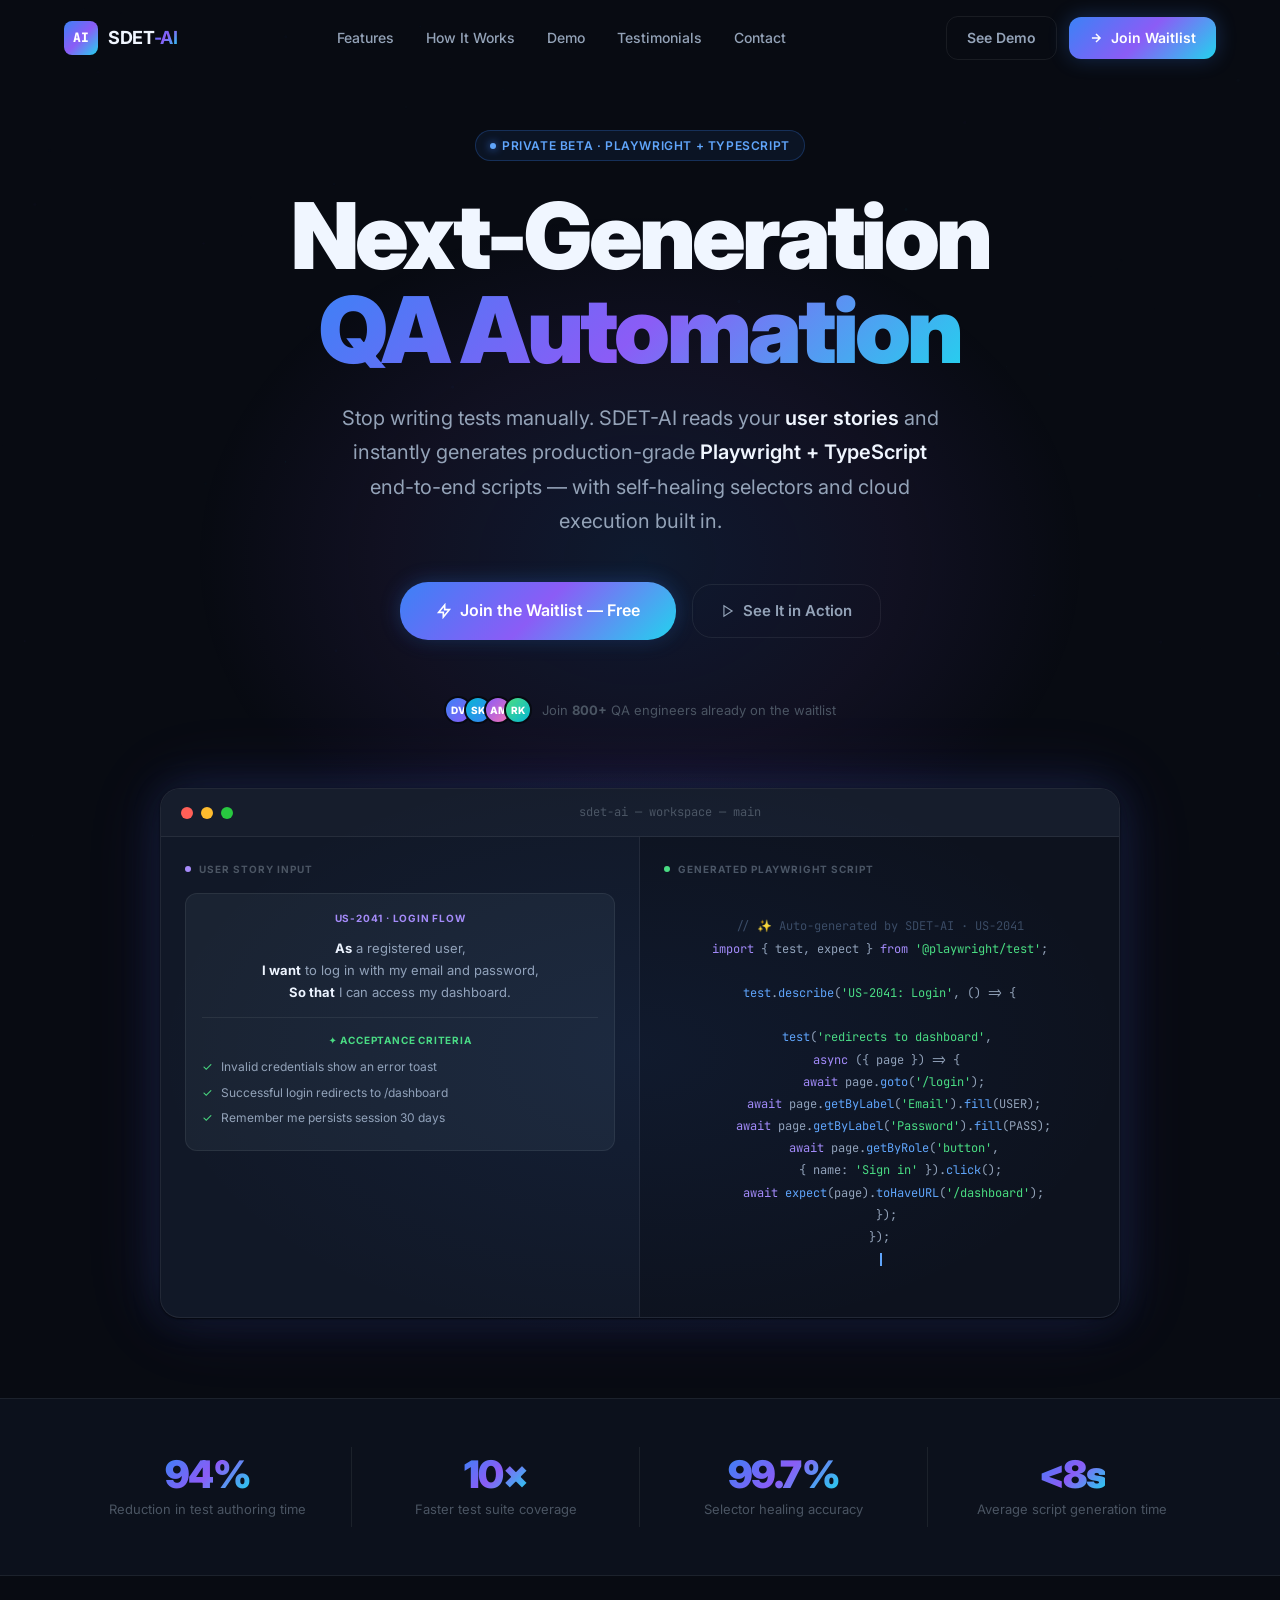
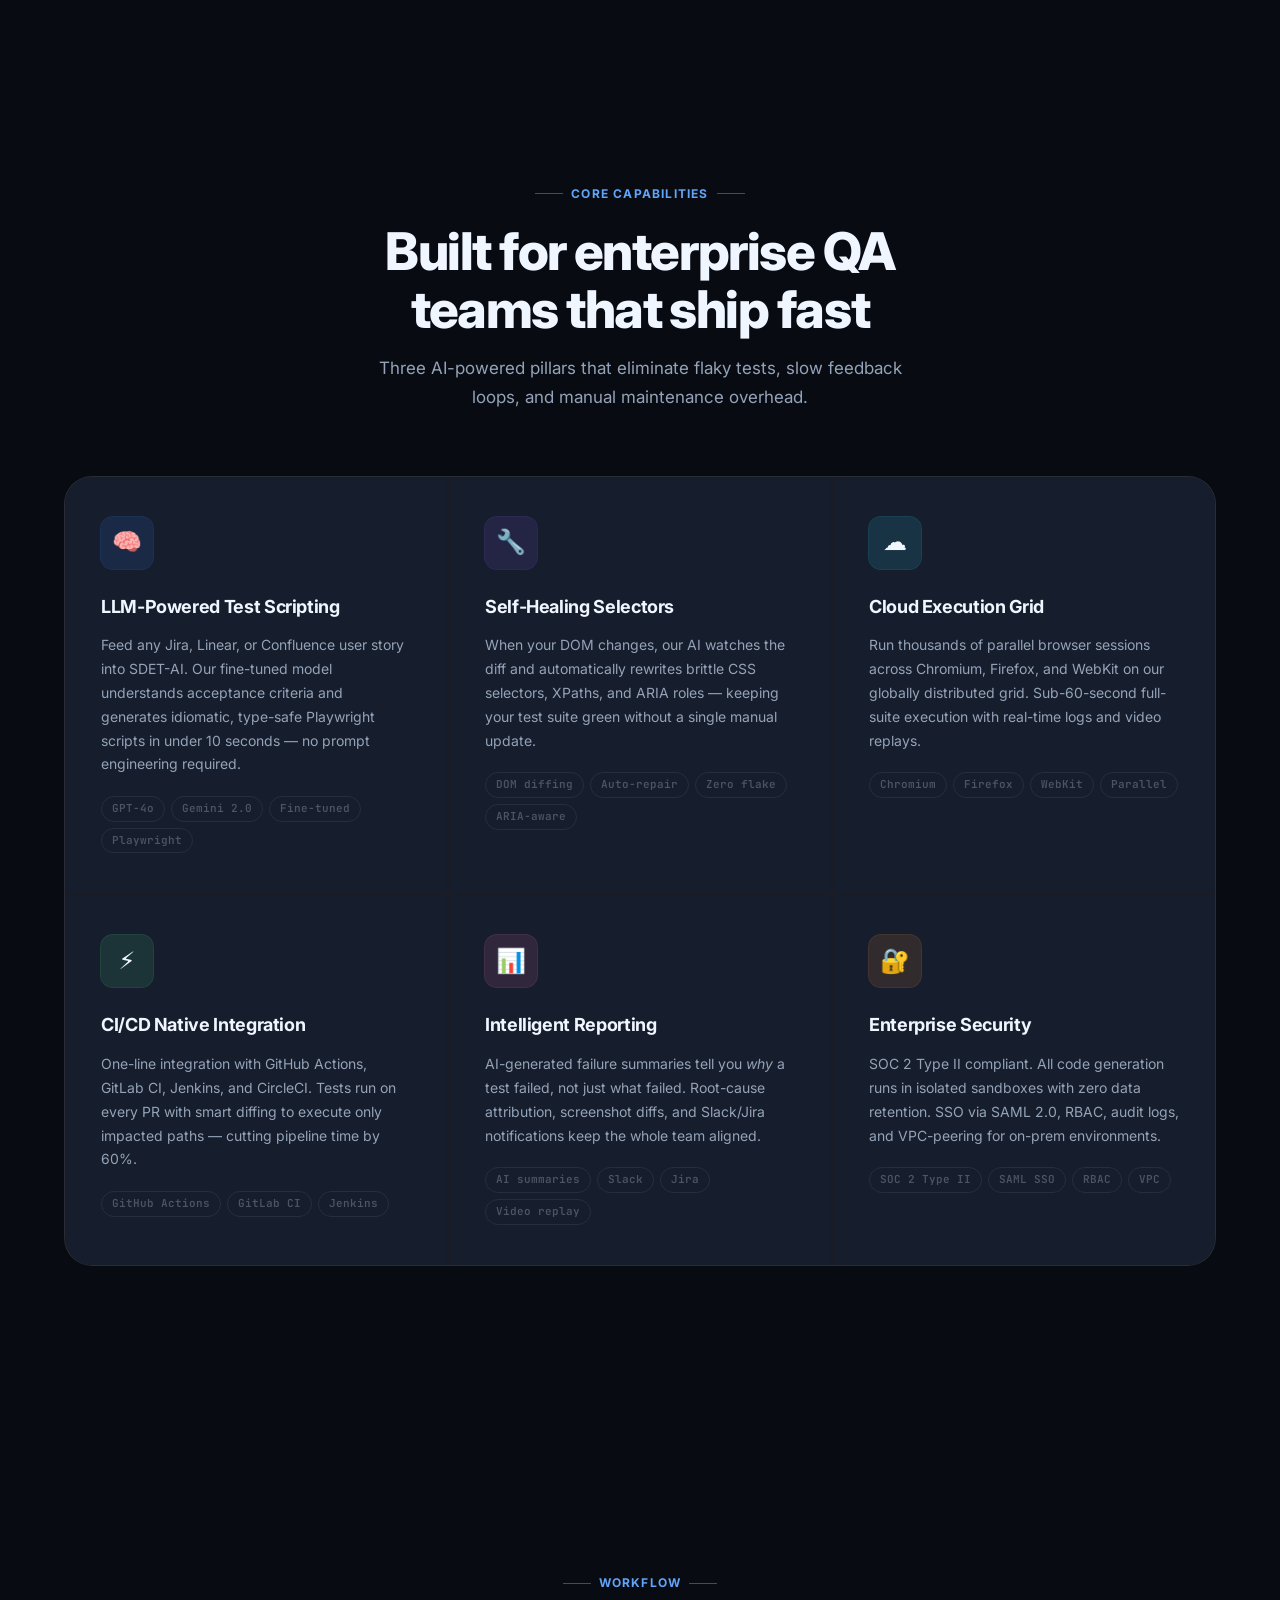
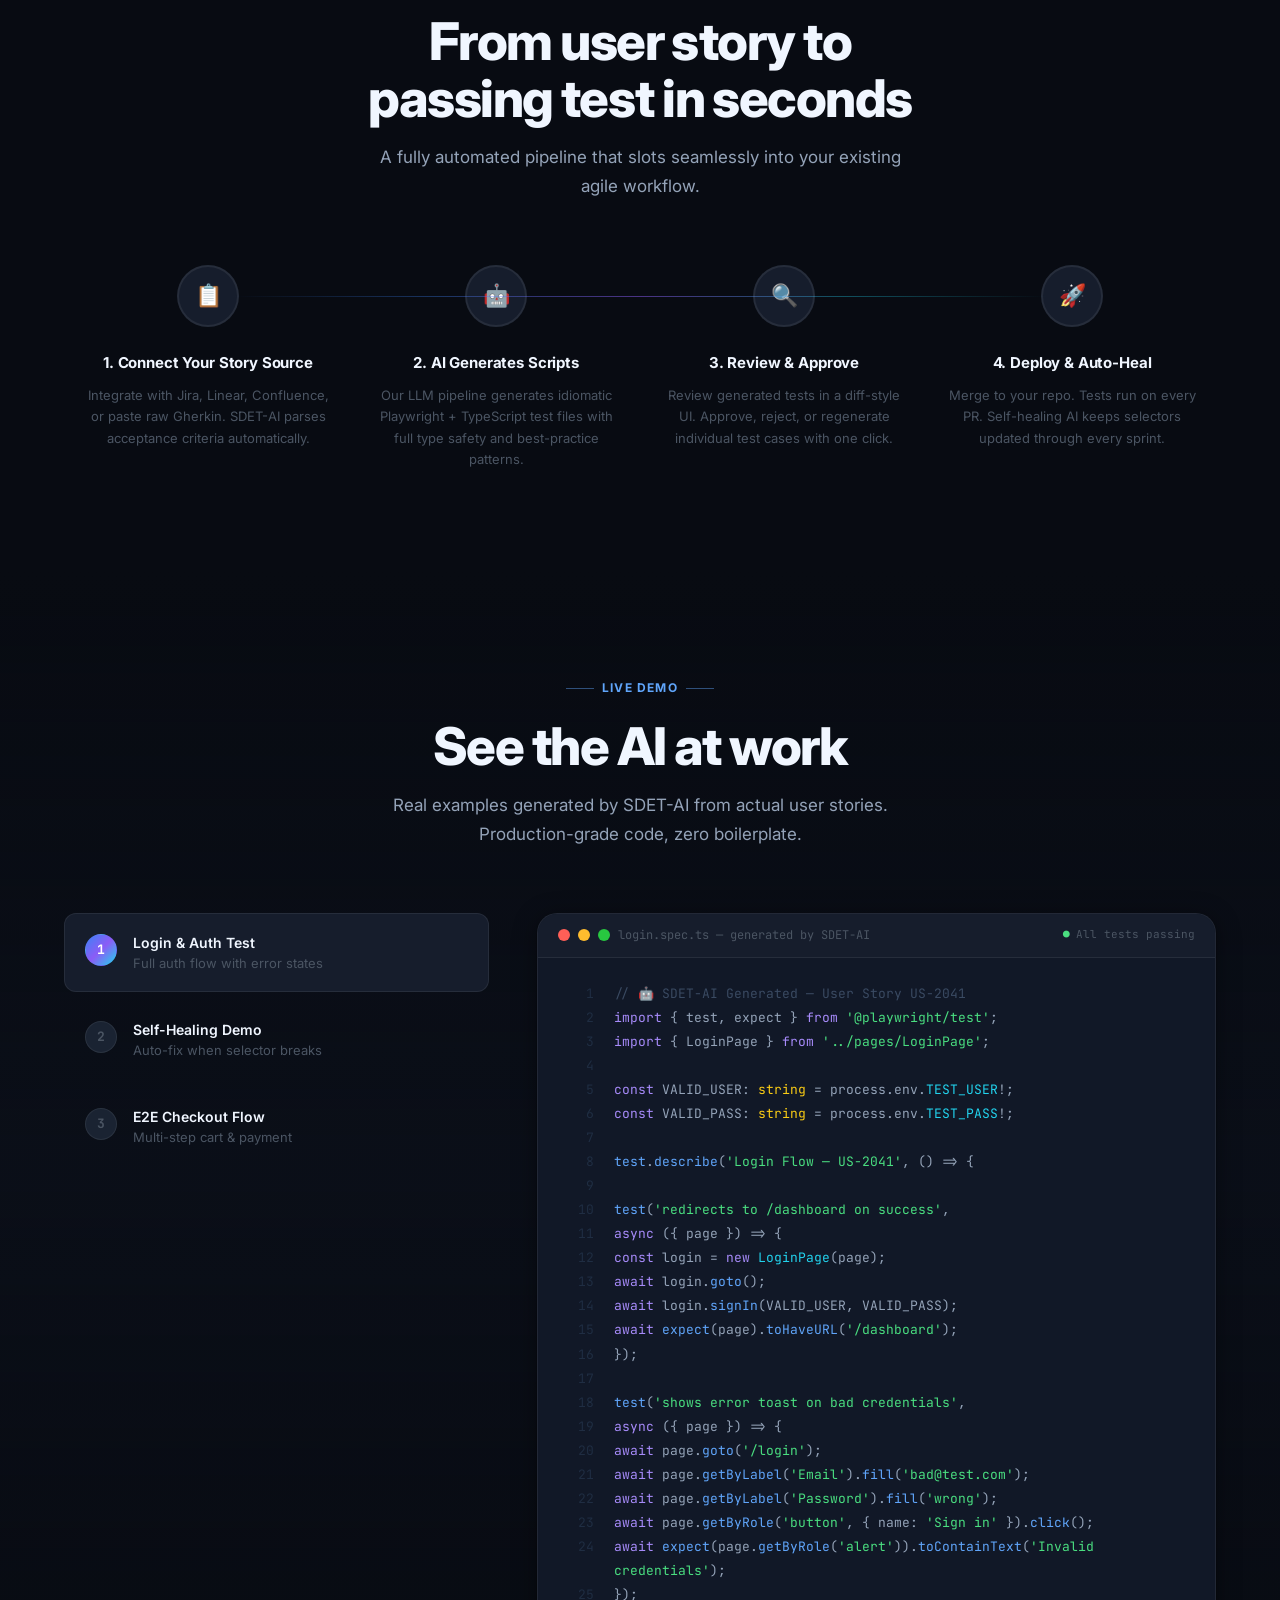
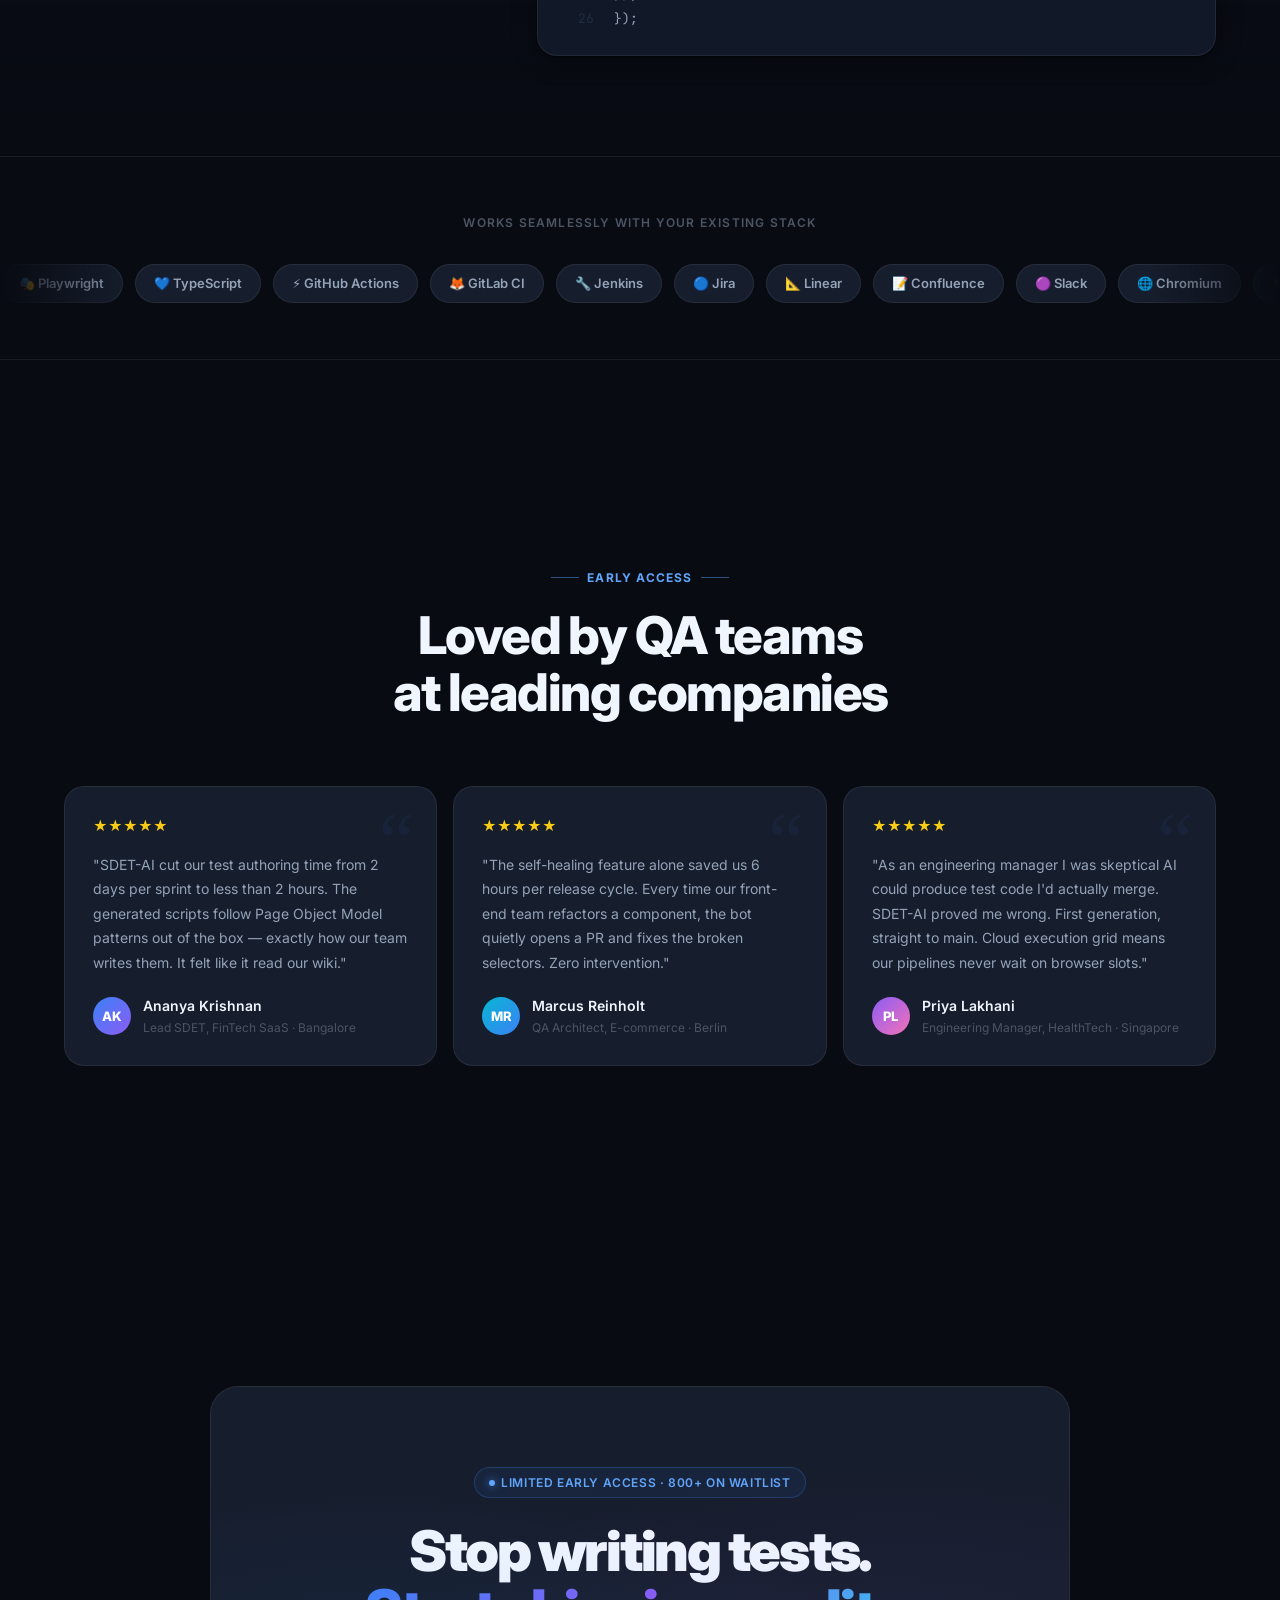
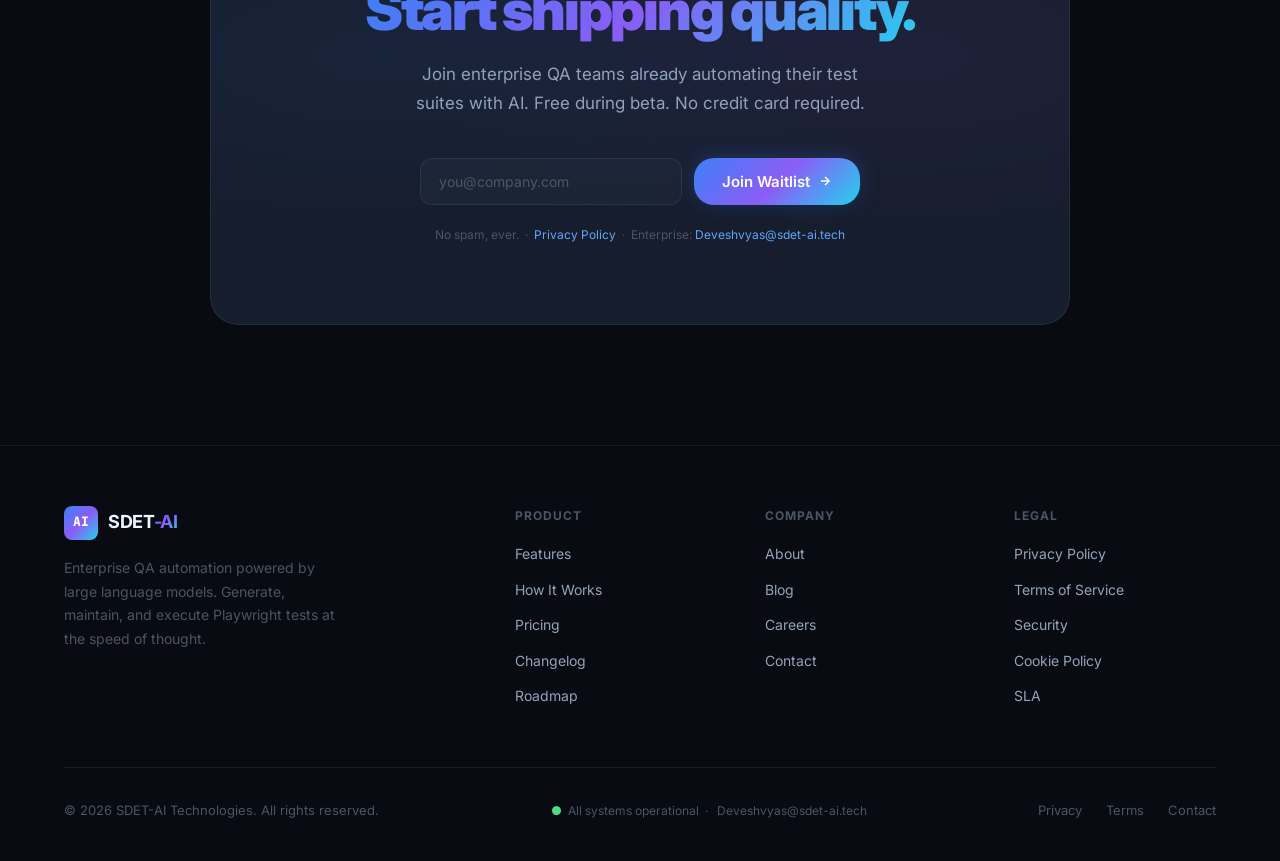
==== index.html @ 180e6b40 "first commit" ====
<!DOCTYPE html>
<html lang="en">
<head>
  <meta charset="UTF-8" />
  <meta name="viewport" content="width=device-width, initial-scale=1.0" />
  <title>SDET-AI — Next-Generation QA Automation Platform</title>
  <meta name="description" content="SDET-AI uses large language models to read your user stories and instantly generate robust, self-healing Playwright + TypeScript end-to-end automation scripts. Ship faster, break less." />
  <meta name="keywords" content="QA automation, Playwright, TypeScript, AI testing, self-healing tests, SDET, end-to-end testing, LLM testing" />
  <meta property="og:title" content="SDET-AI — Next-Generation QA Automation" />
  <meta property="og:description" content="AI-powered Playwright test generation that reads your user stories and writes production-grade automation scripts instantly." />
  <meta property="og:type" content="website" />
  <meta property="og:url" content="https://sdet-ai.tech" />
  <link rel="preconnect" href="https://fonts.googleapis.com" />
  <link rel="preconnect" href="https://fonts.gstatic.com" crossorigin />
  <link href="https://fonts.googleapis.com/css2?family=Inter:wght@300;400;500;600;700;800;900&family=JetBrains+Mono:wght@400;500;600&display=swap" rel="stylesheet" />

  <style>
    /* ─── RESET & TOKENS ─────────────────────────────────────── */
    *, *::before, *::after { box-sizing: border-box; margin: 0; padding: 0; }

    :root {
      --bg-void:      #080b12;
      --bg-deep:      #0d1117;
      --bg-surface:   #111827;
      --bg-elevated:  #1a2332;
      --bg-card:      #161d2c;
      --border:       rgba(255,255,255,0.07);
      --border-glow:  rgba(99,179,237,0.3);

      --blue-400:     #60a5fa;
      --blue-500:     #3b82f6;
      --blue-600:     #2563eb;
      --violet-400:   #a78bfa;
      --violet-500:   #8b5cf6;
      --cyan-400:     #22d3ee;
      --cyan-500:     #06b6d4;
      --green-400:    #4ade80;
      --pink-400:     #f472b6;
      --orange-400:   #fb923c;
      --yellow-400:   #facc15;

      --text-primary:   #f0f6ff;
      --text-secondary: #94a3b8;
      --text-muted:     #4b5563;

      --gradient-brand: linear-gradient(135deg, #3b82f6 0%, #8b5cf6 50%, #22d3ee 100%);

      --font-sans: 'Inter', system-ui, sans-serif;
      --font-mono: 'JetBrains Mono', 'Fira Code', monospace;

      --radius-sm:  6px;
      --radius-md:  12px;
      --radius-lg:  20px;
      --radius-xl:  28px;

      --shadow-card: 0 4px 24px rgba(0,0,0,0.4), 0 1px 2px rgba(0,0,0,0.6);
      --shadow-glow: 0 0 40px rgba(59,130,246,0.2), 0 0 80px rgba(139,92,246,0.12);
      --transition:  0.22s cubic-bezier(0.4, 0, 0.2, 1);
    }

    html { scroll-behavior: smooth; }

    body {
      font-family: var(--font-sans);
      background-color: var(--bg-void);
      color: var(--text-primary);
      line-height: 1.6;
      overflow-x: hidden;
      -webkit-font-smoothing: antialiased;
    }

    ::-webkit-scrollbar { width: 6px; }
    ::-webkit-scrollbar-track { background: var(--bg-void); }
    ::-webkit-scrollbar-thumb { background: var(--bg-elevated); border-radius: 3px; }
    ::-webkit-scrollbar-thumb:hover { background: var(--blue-600); }

    .container { max-width: 1200px; margin: 0 auto; padding: 0 24px; }
    .sr-only { position: absolute; width: 1px; height: 1px; overflow: hidden; clip: rect(0,0,0,0); }

    .gradient-text {
      background: var(--gradient-brand);
      -webkit-background-clip: text;
      -webkit-text-fill-color: transparent;
      background-clip: text;
    }

    .badge {
      display: inline-flex;
      align-items: center;
      gap: 6px;
      padding: 5px 14px;
      border-radius: 100px;
      font-size: 12px;
      font-weight: 600;
      letter-spacing: 0.05em;
      text-transform: uppercase;
      border: 1px solid rgba(59,130,246,0.25);
      background: rgba(59,130,246,0.08);
      color: var(--blue-400);
    }

    .badge-dot {
      width: 6px; height: 6px;
      border-radius: 50%;
      background: var(--blue-400);
      box-shadow: 0 0 8px var(--blue-500);
      animation: pulse-dot 2s infinite;
    }

    @keyframes pulse-dot {
      0%, 100% { opacity: 1; transform: scale(1); }
      50%       { opacity: 0.5; transform: scale(0.75); }
    }

    /* ─── NAV ──────────────────────────────────────────────────── */
    #nav {
      position: fixed; top: 0; left: 0; right: 0;
      z-index: 1000;
      padding: 16px 0;
      transition: var(--transition);
    }

    #nav.scrolled {
      background: rgba(8,11,18,0.88);
      backdrop-filter: blur(20px) saturate(180%);
      -webkit-backdrop-filter: blur(20px) saturate(180%);
      border-bottom: 1px solid var(--border);
      padding: 12px 0;
    }

    .nav-inner {
      display: flex;
      align-items: center;
      justify-content: space-between;
    }

    .nav-logo {
      display: flex;
      align-items: center;
      gap: 10px;
      text-decoration: none;
    }

    .nav-logo-icon {
      width: 34px; height: 34px;
      border-radius: 8px;
      background: var(--gradient-brand);
      display: flex;
      align-items: center;
      justify-content: center;
      font-size: 13px;
      font-weight: 900;
      color: #fff;
      font-family: var(--font-mono);
      flex-shrink: 0;
    }

    .nav-logo-text {
      font-size: 18px;
      font-weight: 700;
      color: var(--text-primary);
      letter-spacing: -0.02em;
    }

    .nav-logo-text span {
      background: var(--gradient-brand);
      -webkit-background-clip: text;
      -webkit-text-fill-color: transparent;
      background-clip: text;
    }

    .nav-links {
      display: flex;
      align-items: center;
      gap: 32px;
      list-style: none;
    }

    .nav-links a {
      text-decoration: none;
      color: var(--text-secondary);
      font-size: 14px;
      font-weight: 500;
      transition: color var(--transition);
    }

    .nav-links a:hover { color: var(--text-primary); }

    .nav-cta { display: flex; align-items: center; gap: 12px; }

    /* ─── BUTTONS ──────────────────────────────────────────────── */
    .btn {
      display: inline-flex;
      align-items: center;
      gap: 8px;
      padding: 10px 20px;
      border-radius: var(--radius-md);
      font-size: 14px;
      font-weight: 600;
      text-decoration: none;
      cursor: pointer;
      border: none;
      transition: all var(--transition);
      white-space: nowrap;
      font-family: var(--font-sans);
    }

    .btn-primary {
      background: var(--gradient-brand);
      color: #fff;
      box-shadow: 0 0 20px rgba(59,130,246,0.3), 0 4px 12px rgba(0,0,0,0.3);
    }

    .btn-primary:hover {
      transform: translateY(-2px);
      box-shadow: 0 0 36px rgba(59,130,246,0.5), 0 8px 24px rgba(0,0,0,0.4);
    }

    .btn-primary:active { transform: translateY(0); }

    .btn-ghost {
      background: transparent;
      color: var(--text-secondary);
      border: 1px solid var(--border);
    }

    .btn-ghost:hover {
      color: var(--text-primary);
      border-color: rgba(255,255,255,0.15);
      background: rgba(255,255,255,0.04);
    }

    .btn-lg  { padding: 14px 28px; font-size: 15px; border-radius: var(--radius-lg); }
    .btn-xl  { padding: 16px 36px; font-size: 16px; border-radius: var(--radius-xl); }

    /* ─── CANVAS ───────────────────────────────────────────────── */
    #particle-canvas {
      position: fixed; top: 0; left: 0;
      width: 100%; height: 100%;
      z-index: 0;
      pointer-events: none;
      opacity: 0.55;
    }

    /* ─── HERO ─────────────────────────────────────────────────── */
    #hero {
      position: relative;
      min-height: 100vh;
      display: flex;
      flex-direction: column;
      align-items: center;
      justify-content: center;
      text-align: center;
      padding: 130px 24px 80px;
      overflow: hidden;
      z-index: 1;
    }

    .hero-glow {
      position: absolute;
      top: 15%;
      left: 50%;
      transform: translateX(-50%);
      width: 900px; height: 700px;
      background: radial-gradient(ellipse at center,
        rgba(59,130,246,0.13) 0%,
        rgba(139,92,246,0.07) 40%,
        transparent 70%
      );
      pointer-events: none;
      z-index: -1;
    }

    .hero-headline {
      font-size: clamp(44px, 8.5vw, 92px);
      font-weight: 900;
      line-height: 1.02;
      letter-spacing: -0.04em;
      margin-bottom: 24px;
      max-width: 960px;
    }

    .hero-sub {
      font-size: clamp(16px, 2.5vw, 20px);
      color: var(--text-secondary);
      max-width: 600px;
      margin-bottom: 44px;
      line-height: 1.72;
    }

    .hero-sub strong { color: var(--text-primary); font-weight: 600; }

    .hero-badge { margin-bottom: 28px; }

    .hero-actions {
      display: flex;
      align-items: center;
      gap: 16px;
      flex-wrap: wrap;
      justify-content: center;
      margin-bottom: 56px;
    }

    .hero-proof {
      display: flex;
      align-items: center;
      gap: 10px;
      font-size: 13px;
      color: var(--text-muted);
      margin-bottom: 64px;
    }

    .proof-avatars { display: flex; }

    .avatar {
      width: 28px; height: 28px;
      border-radius: 50%;
      border: 2px solid var(--bg-void);
      margin-left: -8px;
      display: flex;
      align-items: center;
      justify-content: center;
      font-size: 10px;
      font-weight: 800;
      color: #fff;
    }

    .avatar:first-child { margin-left: 0; }
    .av1 { background: linear-gradient(135deg,#3b82f6,#8b5cf6); }
    .av2 { background: linear-gradient(135deg,#06b6d4,#3b82f6); }
    .av3 { background: linear-gradient(135deg,#8b5cf6,#f472b6); }
    .av4 { background: linear-gradient(135deg,#4ade80,#06b6d4); }

    /* ─── HERO TERMINAL ─────────────────────────────────────────── */
    .hero-terminal-wrap {
      width: 100%;
      max-width: 960px;
      position: relative;
    }

    .hero-terminal-glow {
      position: absolute;
      inset: -50px;
      background: radial-gradient(ellipse at center,
        rgba(59,130,246,0.07) 0%, transparent 65%);
      pointer-events: none;
    }

    .terminal-window {
      background: var(--bg-surface);
      border: 1px solid var(--border);
      border-radius: var(--radius-lg);
      overflow: hidden;
      box-shadow: var(--shadow-card), var(--shadow-glow);
      animation: float 6s ease-in-out infinite;
    }

    @keyframes float {
      0%, 100% { transform: translateY(0); }
      50%       { transform: translateY(-8px); }
    }

    .terminal-bar {
      display: flex;
      align-items: center;
      gap: 8px;
      padding: 14px 20px;
      background: var(--bg-card);
      border-bottom: 1px solid var(--border);
    }

    .t-dot { width: 12px; height: 12px; border-radius: 50%; }
    .t-red   { background: #ff5f57; }
    .t-amber { background: #febc2e; }
    .t-green { background: #28c840; }

    .terminal-title {
      flex: 1;
      text-align: center;
      font-size: 12px;
      color: var(--text-muted);
      font-family: var(--font-mono);
    }

    .terminal-body {
      display: grid;
      grid-template-columns: 1fr 1fr;
      min-height: 320px;
    }

    .terminal-panel { padding: 24px; }
    .terminal-panel:first-child { border-right: 1px solid var(--border); }

    .panel-label {
      font-size: 10px;
      font-weight: 700;
      letter-spacing: 0.1em;
      text-transform: uppercase;
      color: var(--text-muted);
      margin-bottom: 16px;
      display: flex;
      align-items: center;
      gap: 8px;
    }

    .panel-dot { width: 6px; height: 6px; border-radius: 50%; }

    .story-card {
      background: var(--bg-elevated);
      border: 1px solid var(--border);
      border-radius: var(--radius-md);
      padding: 16px;
      font-size: 13px;
      line-height: 1.7;
    }

    .story-badge {
      font-size: 10px;
      font-weight: 700;
      color: var(--violet-400);
      letter-spacing: 0.08em;
      text-transform: uppercase;
      margin-bottom: 10px;
    }

    .story-text { color: var(--text-secondary); }
    .story-text strong { color: var(--text-primary); }

    .story-ac {
      margin-top: 14px;
      padding-top: 14px;
      border-top: 1px solid var(--border);
    }

    .ac-label {
      font-size: 10px;
      font-weight: 700;
      color: var(--green-400);
      letter-spacing: 0.08em;
      text-transform: uppercase;
      margin-bottom: 8px;
    }

    .ac-item {
      display: flex;
      gap: 8px;
      margin-bottom: 5px;
      font-size: 12px;
      color: var(--text-secondary);
    }

    .ac-check { color: var(--green-400); flex-shrink: 0; }

    /* ─── CODE SYNTAX ───────────────────────────────────────────── */
    .code-block {
      font-family: var(--font-mono);
      font-size: 12px;
      line-height: 1.85;
      white-space: pre;
    }

    .code-comment { color: #3a4a62; }
    .code-keyword { color: var(--violet-400); }
    .code-fn      { color: var(--blue-400); }
    .code-str     { color: var(--green-400); }
    .code-class   { color: var(--cyan-400); }
    .code-type    { color: var(--yellow-400); }
    .code-plain   { color: var(--text-secondary); }
    .code-num     { color: var(--orange-400); }

    .typing-cursor {
      display: inline-block;
      width: 2px; height: 13px;
      background: var(--blue-400);
      margin-left: 2px;
      vertical-align: middle;
      animation: blink 1.1s step-end infinite;
    }

    @keyframes blink {
      0%, 100% { opacity: 1; }
      50%       { opacity: 0; }
    }

    /* ─── STATS ─────────────────────────────────────────────────── */
    #stats {
      position: relative; z-index: 1;
      padding: 48px 0;
      border-top: 1px solid var(--border);
      border-bottom: 1px solid var(--border);
      background: rgba(17,24,39,0.5);
    }

    .stats-grid {
      display: grid;
      grid-template-columns: repeat(4,1fr);
    }

    .stat-item {
      display: flex;
      flex-direction: column;
      align-items: center;
      padding: 8px 24px;
      border-right: 1px solid var(--border);
    }

    .stat-item:last-child { border-right: none; }

    .stat-value {
      font-size: 38px;
      font-weight: 900;
      letter-spacing: -0.04em;
      line-height: 1;
      margin-bottom: 6px;
    }

    .stat-label {
      font-size: 13px;
      color: var(--text-muted);
      text-align: center;
    }

    /* ─── SECTION COMMON ────────────────────────────────────────── */
    section { position: relative; z-index: 1; }

    .section-header {
      text-align: center;
      margin-bottom: 64px;
    }

    .section-tag {
      display: inline-flex;
      align-items: center;
      gap: 8px;
      font-size: 12px;
      font-weight: 700;
      letter-spacing: 0.1em;
      text-transform: uppercase;
      color: var(--blue-400);
      margin-bottom: 20px;
    }

    .section-tag::before, .section-tag::after {
      content: '';
      display: block;
      width: 28px; height: 1px;
      background: var(--blue-400);
      opacity: 0.45;
    }

    .section-title {
      font-size: clamp(30px, 5vw, 52px);
      font-weight: 800;
      letter-spacing: -0.03em;
      line-height: 1.1;
      margin-bottom: 16px;
    }

    .section-desc {
      font-size: 17px;
      color: var(--text-secondary);
      max-width: 560px;
      margin: 0 auto;
      line-height: 1.7;
    }

    /* ─── FEATURES ──────────────────────────────────────────────── */
    #features { padding: 100px 0; }

    .features-grid {
      display: grid;
      grid-template-columns: repeat(3,1fr);
      gap: 2px;
      background: var(--border);
      border: 1px solid var(--border);
      border-radius: var(--radius-xl);
      overflow: hidden;
    }

    .feature-card {
      background: var(--bg-card);
      padding: 40px 36px;
      position: relative;
      overflow: hidden;
      transition: background var(--transition);
    }

    .feature-card::before {
      content: '';
      position: absolute;
      top: 0; left: 0; right: 0;
      height: 2px;
      background: var(--gradient-brand);
      transform: scaleX(0);
      transform-origin: left;
      transition: transform 0.4s ease;
    }

    .feature-card:hover { background: var(--bg-elevated); }
    .feature-card:hover::before { transform: scaleX(1); }

    .feature-icon {
      width: 52px; height: 52px;
      border-radius: var(--radius-md);
      display: flex;
      align-items: center;
      justify-content: center;
      font-size: 24px;
      margin-bottom: 24px;
    }

    .icon-blue   { background: rgba(59,130,246,0.12);  box-shadow: 0 0 0 1px rgba(59,130,246,0.2); }
    .icon-violet { background: rgba(139,92,246,0.12);  box-shadow: 0 0 0 1px rgba(139,92,246,0.2); }
    .icon-cyan   { background: rgba(34,211,238,0.12);  box-shadow: 0 0 0 1px rgba(34,211,238,0.2); }
    .icon-green  { background: rgba(74,222,128,0.12);  box-shadow: 0 0 0 1px rgba(74,222,128,0.2); }
    .icon-pink   { background: rgba(244,114,182,0.12); box-shadow: 0 0 0 1px rgba(244,114,182,0.2); }
    .icon-orange { background: rgba(251,146,60,0.12);  box-shadow: 0 0 0 1px rgba(251,146,60,0.2); }

    .feature-title {
      font-size: 18px;
      font-weight: 700;
      margin-bottom: 12px;
      letter-spacing: -0.02em;
    }

    .feature-desc {
      font-size: 14px;
      color: var(--text-secondary);
      line-height: 1.7;
      margin-bottom: 20px;
    }

    .feature-tags { display: flex; flex-wrap: wrap; gap: 6px; }

    .feature-tag {
      padding: 3px 10px;
      border-radius: 100px;
      font-size: 11px;
      font-weight: 600;
      font-family: var(--font-mono);
      border: 1px solid var(--border);
      color: var(--text-muted);
    }

    /* ─── HOW IT WORKS ──────────────────────────────────────────── */
    #how-it-works { padding: 100px 0; }

    .steps-grid {
      display: grid;
      grid-template-columns: repeat(4,1fr);
      position: relative;
    }

    .steps-grid::after {
      content: '';
      position: absolute;
      top: 31px;
      left: calc(12.5% + 24px);
      right: calc(12.5% + 24px);
      height: 1px;
      background: linear-gradient(90deg,
        transparent, rgba(59,130,246,0.35) 25%,
        rgba(139,92,246,0.5) 50%,
        rgba(34,211,238,0.35) 75%, transparent);
    }

    .step-item {
      display: flex;
      flex-direction: column;
      align-items: center;
      text-align: center;
      padding: 0 20px;
    }

    .step-circle {
      width: 62px; height: 62px;
      border-radius: 50%;
      display: flex;
      align-items: center;
      justify-content: center;
      font-size: 22px;
      margin-bottom: 24px;
      position: relative;
      z-index: 1;
      border: 2px solid var(--border);
      background: var(--bg-card);
      transition: all 0.3s ease;
    }

    .step-item:hover .step-circle {
      border-color: var(--blue-500);
      box-shadow: 0 0 24px rgba(59,130,246,0.35);
      transform: scale(1.08);
    }

    .step-title {
      font-size: 15px;
      font-weight: 700;
      margin-bottom: 10px;
      letter-spacing: -0.01em;
    }

    .step-desc { font-size: 13px; color: var(--text-muted); line-height: 1.65; }

    /* ─── CODE DEMO ─────────────────────────────────────────────── */
    #demo { padding: 100px 0; }

    .demo-layout {
      display: grid;
      grid-template-columns: 1fr 1.6fr;
      gap: 48px;
      align-items: start;
    }

    .demo-left { position: sticky; top: 100px; }

    .demo-step {
      display: flex;
      align-items: flex-start;
      gap: 16px;
      padding: 20px;
      border-radius: var(--radius-md);
      cursor: pointer;
      transition: all var(--transition);
      margin-bottom: 8px;
      border: 1px solid transparent;
      background: none;
      width: 100%;
      text-align: left;
      color: inherit;
      font-family: var(--font-sans);
    }

    .demo-step.active {
      background: var(--bg-card);
      border-color: var(--border);
    }

    .step-num {
      width: 32px; height: 32px;
      border-radius: 50%;
      display: flex;
      align-items: center;
      justify-content: center;
      font-size: 13px;
      font-weight: 700;
      font-family: var(--font-mono);
      flex-shrink: 0;
      background: var(--bg-elevated);
      border: 1px solid var(--border);
      color: var(--text-muted);
      transition: all var(--transition);
    }

    .demo-step.active .step-num {
      background: var(--gradient-brand);
      border-color: transparent;
      color: #fff;
    }

    .step-label { font-size: 14px; font-weight: 600; margin-bottom: 4px; }
    .step-hint  { font-size: 13px; color: var(--text-muted); }

    .demo-panel { display: none; }
    .demo-panel.active { display: block; }

    .big-terminal {
      background: var(--bg-surface);
      border: 1px solid var(--border);
      border-radius: var(--radius-lg);
      overflow: hidden;
      box-shadow: var(--shadow-card);
    }

    .big-bar {
      display: flex;
      align-items: center;
      gap: 8px;
      padding: 12px 20px;
      background: var(--bg-card);
      border-bottom: 1px solid var(--border);
    }

    .big-bar-title {
      flex: 1;
      font-size: 12px;
      font-family: var(--font-mono);
      color: var(--text-muted);
    }

    .bar-status {
      display: flex;
      align-items: center;
      gap: 6px;
      font-size: 11px;
      font-family: var(--font-mono);
      color: var(--text-muted);
    }

    .dot-green { color: var(--green-400); }
    .dot-blue  { color: var(--blue-400);  }

    .big-body {
      padding: 24px 28px;
      font-family: var(--font-mono);
      font-size: 13px;
      line-height: 1.85;
      min-height: 400px;
      overflow-x: auto;
    }

    .ln {
      display: inline-block;
      width: 28px;
      color: #1f2d42;
      user-select: none;
      text-align: right;
      margin-right: 20px;
    }

    .clr { display: flex; align-items: baseline; }
    .clc { flex: 1; }

    /* ─── MARQUEE ───────────────────────────────────────────────── */
    #marquee-section {
      padding: 56px 0;
      overflow: hidden;
      border-top: 1px solid var(--border);
      border-bottom: 1px solid var(--border);
    }

    .marquee-label {
      text-align: center;
      font-size: 12px;
      font-weight: 600;
      letter-spacing: 0.1em;
      text-transform: uppercase;
      color: var(--text-muted);
      margin-bottom: 32px;
    }

    .marquee-track {
      display: flex;
      width: max-content;
      animation: marquee 28s linear infinite;
    }

    .marquee-track:hover { animation-play-state: paused; }

    @keyframes marquee {
      0%   { transform: translateX(0); }
      100% { transform: translateX(-50%); }
    }

    .tech-pill {
      display: inline-flex;
      align-items: center;
      gap: 8px;
      padding: 8px 18px;
      border-radius: 100px;
      border: 1px solid var(--border);
      background: var(--bg-card);
      margin-right: 12px;
      font-size: 13px;
      font-weight: 600;
      color: var(--text-secondary);
      white-space: nowrap;
      transition: all var(--transition);
    }

    .tech-pill:hover {
      border-color: rgba(59,130,246,0.3);
      color: var(--text-primary);
    }

    /* ─── TESTIMONIALS ──────────────────────────────────────────── */
    #testimonials { padding: 100px 0; }

    .testi-grid {
      display: grid;
      grid-template-columns: repeat(3,1fr);
      gap: 16px;
    }

    .testi-card {
      background: var(--bg-card);
      border: 1px solid var(--border);
      border-radius: var(--radius-lg);
      padding: 28px;
      transition: all var(--transition);
      position: relative;
      overflow: hidden;
    }

    .testi-card::before {
      content: '\201C';
      position: absolute;
      top: 14px; right: 22px;
      font-size: 80px;
      line-height: 1;
      color: rgba(59,130,246,0.07);
      font-family: Georgia, serif;
    }

    .testi-card:hover {
      border-color: var(--border-glow);
      transform: translateY(-4px);
      box-shadow: 0 16px 48px rgba(0,0,0,0.35);
    }

    .testi-stars { display: flex; gap: 2px; margin-bottom: 16px; }
    .star { color: var(--yellow-400); font-size: 14px; }

    .testi-text {
      font-size: 14px;
      color: var(--text-secondary);
      line-height: 1.75;
      margin-bottom: 20px;
    }

    .testi-author { display: flex; align-items: center; gap: 12px; }

    .author-av {
      width: 38px; height: 38px;
      border-radius: 50%;
      display: flex;
      align-items: center;
      justify-content: center;
      font-size: 13px;
      font-weight: 800;
      color: #fff;
      flex-shrink: 0;
    }

    .author-name { font-size: 14px; font-weight: 600; }
    .author-role { font-size: 12px; color: var(--text-muted); }

    /* ─── CTA ───────────────────────────────────────────────────── */
    #cta { padding: 120px 0; text-align: center; }

    .cta-card {
      background: var(--bg-card);
      border: 1px solid var(--border);
      border-radius: var(--radius-xl);
      padding: 80px 60px;
      position: relative;
      overflow: hidden;
      max-width: 860px;
      margin: 0 auto;
    }

    .cta-card::before {
      content: '';
      position: absolute;
      inset: 0;
      background:
        radial-gradient(ellipse at 20% 50%, rgba(59,130,246,0.07) 0%, transparent 50%),
        radial-gradient(ellipse at 80% 50%, rgba(139,92,246,0.07) 0%, transparent 50%);
      pointer-events: none;
    }

    .cta-badge { margin-bottom: 24px; }

    .cta-title {
      font-size: clamp(36px, 5vw, 56px);
      font-weight: 900;
      letter-spacing: -0.04em;
      line-height: 1.05;
      margin-bottom: 20px;
    }

    .cta-desc {
      font-size: 17px;
      color: var(--text-secondary);
      max-width: 480px;
      margin: 0 auto 40px;
      line-height: 1.7;
    }

    .waitlist-form {
      display: flex;
      gap: 12px;
      max-width: 440px;
      margin: 0 auto 20px;
    }

    .form-input {
      flex: 1;
      padding: 12px 18px;
      border-radius: var(--radius-md);
      background: var(--bg-elevated);
      border: 1px solid var(--border);
      color: var(--text-primary);
      font-size: 14px;
      font-family: var(--font-sans);
      outline: none;
      transition: border-color var(--transition), box-shadow var(--transition);
    }

    .form-input::placeholder { color: var(--text-muted); }

    .form-input:focus {
      border-color: rgba(59,130,246,0.5);
      box-shadow: 0 0 0 3px rgba(59,130,246,0.08);
    }

    .cta-note { font-size: 12px; color: var(--text-muted); }
    .cta-note a { color: var(--blue-400); text-decoration: none; }
    .cta-note a:hover { text-decoration: underline; }

    /* ─── TOAST ─────────────────────────────────────────────────── */
    #toast {
      position: fixed;
      bottom: 32px; right: 32px;
      z-index: 9999;
      background: var(--bg-elevated);
      border: 1px solid rgba(74,222,128,0.3);
      border-radius: var(--radius-md);
      padding: 14px 20px;
      display: flex;
      align-items: center;
      gap: 10px;
      font-size: 14px;
      font-weight: 500;
      color: var(--text-primary);
      box-shadow: 0 8px 32px rgba(0,0,0,0.5);
      transform: translateY(80px);
      opacity: 0;
      transition: all 0.35s cubic-bezier(0.34, 1.56, 0.64, 1);
      pointer-events: none;
    }

    #toast.show {
      transform: translateY(0);
      opacity: 1;
      pointer-events: auto;
    }

    /* ─── FOOTER ─────────────────────────────────────────────────── */
    #footer {
      border-top: 1px solid var(--border);
      padding: 60px 0 40px;
    }

    .footer-grid {
      display: grid;
      grid-template-columns: 2fr 1fr 1fr 1fr;
      gap: 48px;
      margin-bottom: 48px;
    }

    .footer-brand-desc {
      font-size: 14px;
      color: var(--text-muted);
      line-height: 1.7;
      margin-top: 16px;
      max-width: 280px;
    }

    .footer-col-title {
      font-size: 12px;
      font-weight: 700;
      letter-spacing: 0.08em;
      text-transform: uppercase;
      color: var(--text-muted);
      margin-bottom: 16px;
    }

    .footer-links { list-style: none; }
    .footer-links li { margin-bottom: 10px; }
    .footer-links a {
      text-decoration: none;
      color: var(--text-secondary);
      font-size: 14px;
      transition: color var(--transition);
    }

    .footer-links a:hover { color: var(--text-primary); }

    .footer-bottom {
      display: flex;
      align-items: center;
      justify-content: space-between;
      padding-top: 32px;
      border-top: 1px solid var(--border);
      flex-wrap: wrap;
      gap: 16px;
    }

    .footer-copy { font-size: 13px; color: var(--text-muted); }

    .footer-status {
      display: flex;
      align-items: center;
      gap: 6px;
      font-size: 12px;
      color: var(--text-muted);
    }

    .status-ok { color: var(--green-400); }

    .footer-bottom-links { display: flex; gap: 24px; }
    .footer-bottom-links a {
      font-size: 13px;
      color: var(--text-muted);
      text-decoration: none;
      transition: color var(--transition);
    }

    .footer-bottom-links a:hover { color: var(--text-secondary); }

    /* ─── MOBILE MENU ────────────────────────────────────────────── */
    .mobile-menu-btn {
      display: none;
      background: none;
      border: none;
      cursor: pointer;
      padding: 8px;
      color: var(--text-secondary);
      font-size: 20px;
    }

    /* ─── SCROLL REVEAL ──────────────────────────────────────────── */
    .reveal {
      opacity: 0;
      transform: translateY(24px);
      transition: opacity 0.6s ease, transform 0.6s ease;
    }

    .reveal.visible { opacity: 1; transform: translateY(0); }
    .reveal-d1 { transition-delay: 0.1s; }
    .reveal-d2 { transition-delay: 0.2s; }
    .reveal-d3 { transition-delay: 0.3s; }

    /* ─── RESPONSIVE ─────────────────────────────────────────────── */
    @media (max-width: 1024px) {
      .features-grid { grid-template-columns: repeat(2,1fr); }
      .demo-layout   { grid-template-columns: 1fr; }
      .demo-left     { position: static; }
      .footer-grid   { grid-template-columns: 1fr 1fr; }
      .steps-grid    { grid-template-columns: repeat(2,1fr); gap: 40px; }
      .steps-grid::after { display: none; }
      .testi-grid    { grid-template-columns: repeat(2,1fr); }
    }

    @media (max-width: 768px) {
      .nav-links      { display: none; }
      .mobile-menu-btn { display: block; }
      .features-grid  { grid-template-columns: 1fr; }
      .stats-grid     { grid-template-columns: repeat(2,1fr); }
      .stat-item:nth-child(2) { border-right: none; }
      .testi-grid     { grid-template-columns: 1fr; }
      .footer-grid    { grid-template-columns: 1fr; gap: 32px; }
      .terminal-body  { grid-template-columns: 1fr; }
      .terminal-panel:first-child { border-right: none; border-bottom: 1px solid var(--border); }
      .waitlist-form  { flex-direction: column; }
      .cta-card       { padding: 48px 24px; }
      .hero-actions   { flex-direction: column; }
      .steps-grid     { grid-template-columns: 1fr; }
    }
  </style>
</head>
<body>

<canvas id="particle-canvas" aria-hidden="true"></canvas>

<!-- ─── NAV ─────────────────────────────────────────────────────── -->
<nav id="nav" role="navigation" aria-label="Main navigation">
  <div class="container">
    <div class="nav-inner">
      <a class="nav-logo" href="#" aria-label="SDET-AI Home">
        <div class="nav-logo-icon" aria-hidden="true">AI</div>
        <span class="nav-logo-text">SDET<span>-AI</span></span>
      </a>

      <ul class="nav-links" id="nav-links">
        <li><a href="#features">Features</a></li>
        <li><a href="#how-it-works">How It Works</a></li>
        <li><a href="#demo">Demo</a></li>
        <li><a href="#testimonials">Testimonials</a></li>
        <li><a href="mailto:Deveshvyas@sdet-ai.tech">Contact</a></li>
      </ul>

      <div class="nav-cta">
        <a href="#demo" class="btn btn-ghost" id="nav-demo-btn">See Demo</a>
        <a href="#cta" class="btn btn-primary" id="nav-waitlist-btn">
          <svg width="14" height="14" viewBox="0 0 24 24" fill="none" stroke="currentColor" stroke-width="2.5" aria-hidden="true"><path d="M5 12h14M12 5l7 7-7 7"/></svg>
          Join Waitlist
        </a>
        <button class="mobile-menu-btn" id="mobile-menu-toggle" aria-label="Toggle menu" aria-expanded="false">☰</button>
      </div>
    </div>
  </div>
</nav>

<!-- ─── HERO ──────────────────────────────────────────────────────── -->
<section id="hero" aria-labelledby="hero-headline">
  <div class="hero-glow" aria-hidden="true"></div>

  <div class="hero-badge">
    <div class="badge">
      <span class="badge-dot" aria-hidden="true"></span>
      Private Beta · Playwright + TypeScript
    </div>
  </div>

  <h1 class="hero-headline" id="hero-headline">
    Next-Generation<br /><span class="gradient-text">QA Automation</span>
  </h1>

  <p class="hero-sub">
    Stop writing tests manually. SDET-AI reads your <strong>user stories</strong> and
    instantly generates production-grade <strong>Playwright + TypeScript</strong>
    end-to-end scripts — with self-healing selectors and cloud execution built in.
  </p>

  <div class="hero-actions">
    <a href="#cta" class="btn btn-primary btn-xl" id="hero-waitlist-btn">
      <svg width="16" height="16" viewBox="0 0 24 24" fill="none" stroke="currentColor" stroke-width="2.5" aria-hidden="true"><path d="M13 10V3L4 14h7v7l9-11h-7z"/></svg>
      Join the Waitlist — Free
    </a>
    <a href="#demo" class="btn btn-ghost btn-lg" id="hero-demo-btn">
      <svg width="14" height="14" viewBox="0 0 24 24" fill="none" stroke="currentColor" stroke-width="2" aria-hidden="true"><polygon points="5 3 19 12 5 21 5 3"/></svg>
      See It in Action
    </a>
  </div>

  <div class="hero-proof" aria-label="Social proof">
    <div class="proof-avatars" aria-hidden="true">
      <div class="avatar av1">DV</div>
      <div class="avatar av2">SK</div>
      <div class="avatar av3">AM</div>
      <div class="avatar av4">RK</div>
    </div>
    <span>Join <strong>800+</strong> QA engineers already on the waitlist</span>
  </div>

  <!-- hero code preview -->
  <div class="hero-terminal-wrap reveal">
    <div class="hero-terminal-glow" aria-hidden="true"></div>
    <div class="terminal-window" role="img" aria-label="User story to Playwright script preview">
      <div class="terminal-bar" aria-hidden="true">
        <div class="t-dot t-red"></div>
        <div class="t-dot t-amber"></div>
        <div class="t-dot t-green"></div>
        <div class="terminal-title">sdet-ai — workspace — main</div>
      </div>
      <div class="terminal-body">
        <div class="terminal-panel">
          <div class="panel-label">
            <div class="panel-dot" style="background:var(--violet-400)"></div>
            User Story Input
          </div>
          <div class="story-card">
            <div class="story-badge">US-2041 · Login Flow</div>
            <div class="story-text">
              <strong>As</strong> a registered user,<br/>
              <strong>I want</strong> to log in with my email and password,<br/>
              <strong>So that</strong> I can access my dashboard.
            </div>
            <div class="story-ac">
              <div class="ac-label">✦ Acceptance Criteria</div>
              <div class="ac-item"><span class="ac-check">✓</span><span>Invalid credentials show an error toast</span></div>
              <div class="ac-item"><span class="ac-check">✓</span><span>Successful login redirects to /dashboard</span></div>
              <div class="ac-item"><span class="ac-check">✓</span><span>Remember me persists session 30 days</span></div>
            </div>
          </div>
        </div>

        <div class="terminal-panel" style="background:rgba(8,11,18,0.4)">
          <div class="panel-label">
            <div class="panel-dot" style="background:var(--green-400)"></div>
            Generated Playwright Script
          </div>
          <div class="code-block" aria-label="Generated Playwright TypeScript test">
<span class="code-comment">// ✨ Auto-generated by SDET-AI · US-2041</span>
<span class="code-keyword">import</span> <span class="code-plain">{ test, expect } </span><span class="code-keyword">from</span> <span class="code-str">'@playwright/test'</span><span class="code-plain">;</span>

<span class="code-fn">test</span><span class="code-plain">.</span><span class="code-fn">describe</span><span class="code-plain">(</span><span class="code-str">'US-2041: Login'</span><span class="code-plain">, () =&gt; {</span>

  <span class="code-fn">test</span><span class="code-plain">(</span><span class="code-str">'redirects to dashboard'</span><span class="code-plain">,</span>
  <span class="code-keyword">async</span> <span class="code-plain">({ page }) =&gt; {</span>
    <span class="code-keyword">await</span> <span class="code-plain">page.</span><span class="code-fn">goto</span><span class="code-plain">(</span><span class="code-str">'/login'</span><span class="code-plain">);</span>
    <span class="code-keyword">await</span> <span class="code-plain">page.</span><span class="code-fn">getByLabel</span><span class="code-plain">(</span><span class="code-str">'Email'</span><span class="code-plain">).</span><span class="code-fn">fill</span><span class="code-plain">(USER);</span>
    <span class="code-keyword">await</span> <span class="code-plain">page.</span><span class="code-fn">getByLabel</span><span class="code-plain">(</span><span class="code-str">'Password'</span><span class="code-plain">).</span><span class="code-fn">fill</span><span class="code-plain">(PASS);</span>
    <span class="code-keyword">await</span> <span class="code-plain">page.</span><span class="code-fn">getByRole</span><span class="code-plain">(</span><span class="code-str">'button'</span><span class="code-plain">,</span>
      <span class="code-plain">{ name: </span><span class="code-str">'Sign in'</span> <span class="code-plain">}).</span><span class="code-fn">click</span><span class="code-plain">();</span>
    <span class="code-keyword">await</span> <span class="code-fn">expect</span><span class="code-plain">(page).</span><span class="code-fn">toHaveURL</span><span class="code-plain">(</span><span class="code-str">'/dashboard'</span><span class="code-plain">);</span>
  <span class="code-plain">});</span>
<span class="code-plain">});</span>
<span class="typing-cursor" aria-hidden="true"></span>
          </div>
        </div>
      </div>
    </div>
  </div>
</section>

<!-- ─── STATS ──────────────────────────────────────────────────────── -->
<section id="stats" aria-label="Platform statistics">
  <div class="container">
    <div class="stats-grid">
      <div class="stat-item reveal">
        <div class="stat-value gradient-text">94%</div>
        <div class="stat-label">Reduction in test authoring time</div>
      </div>
      <div class="stat-item reveal reveal-d1">
        <div class="stat-value gradient-text">10×</div>
        <div class="stat-label">Faster test suite coverage</div>
      </div>
      <div class="stat-item reveal reveal-d2">
        <div class="stat-value gradient-text">99.7%</div>
        <div class="stat-label">Selector healing accuracy</div>
      </div>
      <div class="stat-item reveal reveal-d3">
        <div class="stat-value gradient-text">&lt;8s</div>
        <div class="stat-label">Average script generation time</div>
      </div>
    </div>
  </div>
</section>

<!-- ─── FEATURES ───────────────────────────────────────────────────── -->
<section id="features" aria-labelledby="features-h">
  <div class="container" style="padding:100px 24px">
    <div class="section-header reveal">
      <div class="section-tag">Core Capabilities</div>
      <h2 class="section-title" id="features-h">Built for enterprise QA<br />teams that ship fast</h2>
      <p class="section-desc">Three AI-powered pillars that eliminate flaky tests, slow feedback loops, and manual maintenance overhead.</p>
    </div>

    <div class="features-grid">
      <article class="feature-card reveal" aria-labelledby="f1">
        <div class="feature-icon icon-blue" aria-hidden="true">🧠</div>
        <h3 class="feature-title" id="f1">LLM-Powered Test Scripting</h3>
        <p class="feature-desc">Feed any Jira, Linear, or Confluence user story into SDET-AI. Our fine-tuned model understands acceptance criteria and generates idiomatic, type-safe Playwright scripts in under 10 seconds — no prompt engineering required.</p>
        <div class="feature-tags">
          <span class="feature-tag">GPT-4o</span>
          <span class="feature-tag">Gemini 2.0</span>
          <span class="feature-tag">Fine-tuned</span>
          <span class="feature-tag">Playwright</span>
        </div>
      </article>

      <article class="feature-card reveal reveal-d1" aria-labelledby="f2">
        <div class="feature-icon icon-violet" aria-hidden="true">🔧</div>
        <h3 class="feature-title" id="f2">Self-Healing Selectors</h3>
        <p class="feature-desc">When your DOM changes, our AI watches the diff and automatically rewrites brittle CSS selectors, XPaths, and ARIA roles — keeping your test suite green without a single manual update.</p>
        <div class="feature-tags">
          <span class="feature-tag">DOM diffing</span>
          <span class="feature-tag">Auto-repair</span>
          <span class="feature-tag">Zero flake</span>
          <span class="feature-tag">ARIA-aware</span>
        </div>
      </article>

      <article class="feature-card reveal reveal-d2" aria-labelledby="f3">
        <div class="feature-icon icon-cyan" aria-hidden="true">☁️</div>
        <h3 class="feature-title" id="f3">Cloud Execution Grid</h3>
        <p class="feature-desc">Run thousands of parallel browser sessions across Chromium, Firefox, and WebKit on our globally distributed grid. Sub-60-second full-suite execution with real-time logs and video replays.</p>
        <div class="feature-tags">
          <span class="feature-tag">Chromium</span>
          <span class="feature-tag">Firefox</span>
          <span class="feature-tag">WebKit</span>
          <span class="feature-tag">Parallel</span>
        </div>
      </article>

      <article class="feature-card reveal" aria-labelledby="f4">
        <div class="feature-icon icon-green" aria-hidden="true">⚡</div>
        <h3 class="feature-title" id="f4">CI/CD Native Integration</h3>
        <p class="feature-desc">One-line integration with GitHub Actions, GitLab CI, Jenkins, and CircleCI. Tests run on every PR with smart diffing to execute only impacted paths — cutting pipeline time by 60%.</p>
        <div class="feature-tags">
          <span class="feature-tag">GitHub Actions</span>
          <span class="feature-tag">GitLab CI</span>
          <span class="feature-tag">Jenkins</span>
        </div>
      </article>

      <article class="feature-card reveal reveal-d1" aria-labelledby="f5">
        <div class="feature-icon icon-pink" aria-hidden="true">📊</div>
        <h3 class="feature-title" id="f5">Intelligent Reporting</h3>
        <p class="feature-desc">AI-generated failure summaries tell you <em>why</em> a test failed, not just what failed. Root-cause attribution, screenshot diffs, and Slack/Jira notifications keep the whole team aligned.</p>
        <div class="feature-tags">
          <span class="feature-tag">AI summaries</span>
          <span class="feature-tag">Slack</span>
          <span class="feature-tag">Jira</span>
          <span class="feature-tag">Video replay</span>
        </div>
      </article>

      <article class="feature-card reveal reveal-d2" aria-labelledby="f6">
        <div class="feature-icon icon-orange" aria-hidden="true">🔐</div>
        <h3 class="feature-title" id="f6">Enterprise Security</h3>
        <p class="feature-desc">SOC 2 Type II compliant. All code generation runs in isolated sandboxes with zero data retention. SSO via SAML 2.0, RBAC, audit logs, and VPC-peering for on-prem environments.</p>
        <div class="feature-tags">
          <span class="feature-tag">SOC 2 Type II</span>
          <span class="feature-tag">SAML SSO</span>
          <span class="feature-tag">RBAC</span>
          <span class="feature-tag">VPC</span>
        </div>
      </article>
    </div>
  </div>
</section>

<!-- ─── HOW IT WORKS ───────────────────────────────────────────────── -->
<section id="how-it-works" aria-labelledby="how-h">
  <div class="container">
    <div class="section-header reveal">
      <div class="section-tag">Workflow</div>
      <h2 class="section-title" id="how-h">From user story to<br />passing test in seconds</h2>
      <p class="section-desc">A fully automated pipeline that slots seamlessly into your existing agile workflow.</p>
    </div>

    <div class="steps-grid">
      <div class="step-item reveal">
        <div class="step-circle" aria-hidden="true">📋</div>
        <h3 class="step-title">1. Connect Your Story Source</h3>
        <p class="step-desc">Integrate with Jira, Linear, Confluence, or paste raw Gherkin. SDET-AI parses acceptance criteria automatically.</p>
      </div>
      <div class="step-item reveal reveal-d1">
        <div class="step-circle" aria-hidden="true">🤖</div>
        <h3 class="step-title">2. AI Generates Scripts</h3>
        <p class="step-desc">Our LLM pipeline generates idiomatic Playwright + TypeScript test files with full type safety and best-practice patterns.</p>
      </div>
      <div class="step-item reveal reveal-d2">
        <div class="step-circle" aria-hidden="true">🔍</div>
        <h3 class="step-title">3. Review &amp; Approve</h3>
        <p class="step-desc">Review generated tests in a diff-style UI. Approve, reject, or regenerate individual test cases with one click.</p>
      </div>
      <div class="step-item reveal reveal-d3">
        <div class="step-circle" aria-hidden="true">🚀</div>
        <h3 class="step-title">4. Deploy &amp; Auto-Heal</h3>
        <p class="step-desc">Merge to your repo. Tests run on every PR. Self-healing AI keeps selectors updated through every sprint.</p>
      </div>
    </div>
  </div>
</section>

<!-- ─── CODE DEMO ──────────────────────────────────────────────────── -->
<section id="demo" aria-labelledby="demo-h" style="padding:100px 0; background:linear-gradient(180deg,var(--bg-void) 0%,rgba(17,24,39,0.3) 50%,var(--bg-void) 100%)">
  <div class="container">
    <div class="section-header reveal">
      <div class="section-tag">Live Demo</div>
      <h2 class="section-title" id="demo-h">See the AI at work</h2>
      <p class="section-desc">Real examples generated by SDET-AI from actual user stories. Production-grade code, zero boilerplate.</p>
    </div>

    <div class="demo-layout">
      <!-- Left steps -->
      <div class="demo-left reveal">
        <button class="demo-step active" id="sb0" onclick="switchDemo(0)" aria-pressed="true" aria-controls="dp0">
          <div class="step-num">1</div>
          <div><div class="step-label">Login &amp; Auth Test</div><div class="step-hint">Full auth flow with error states</div></div>
        </button>
        <button class="demo-step" id="sb1" onclick="switchDemo(1)" aria-pressed="false" aria-controls="dp1">
          <div class="step-num">2</div>
          <div><div class="step-label">Self-Healing Demo</div><div class="step-hint">Auto-fix when selector breaks</div></div>
        </button>
        <button class="demo-step" id="sb2" onclick="switchDemo(2)" aria-pressed="false" aria-controls="dp2">
          <div class="step-num">3</div>
          <div><div class="step-label">E2E Checkout Flow</div><div class="step-hint">Multi-step cart &amp; payment</div></div>
        </button>
      </div>

      <!-- Right panels -->
      <div class="demo-right reveal reveal-d1">

        <!-- Panel 0: Login -->
        <div class="demo-panel active big-terminal" id="dp0" role="region" aria-label="Login test code">
          <div class="big-bar">
            <div class="t-dot t-red" aria-hidden="true"></div>
            <div class="t-dot t-amber" aria-hidden="true"></div>
            <div class="t-dot t-green" aria-hidden="true"></div>
            <div class="big-bar-title">login.spec.ts — generated by SDET-AI</div>
            <div class="bar-status"><span class="dot-green" aria-hidden="true">●</span> All tests passing</div>
          </div>
          <div class="big-body">
<div class="clr"><span class="ln"> 1</span><span class="clc"><span class="code-comment">// 🤖 SDET-AI Generated — User Story US-2041</span></span></div>
<div class="clr"><span class="ln"> 2</span><span class="clc"><span class="code-keyword">import</span><span class="code-plain"> { test, expect } </span><span class="code-keyword">from</span><span class="code-plain"> </span><span class="code-str">'@playwright/test'</span><span class="code-plain">;</span></span></div>
<div class="clr"><span class="ln"> 3</span><span class="clc"><span class="code-keyword">import</span><span class="code-plain"> { LoginPage } </span><span class="code-keyword">from</span><span class="code-plain"> </span><span class="code-str">'../pages/LoginPage'</span><span class="code-plain">;</span></span></div>
<div class="clr"><span class="ln"> 4</span><span class="clc"></span></div>
<div class="clr"><span class="ln"> 5</span><span class="clc"><span class="code-keyword">const</span><span class="code-plain"> VALID_USER: </span><span class="code-type">string</span><span class="code-plain"> = process.env.</span><span class="code-class">TEST_USER</span><span class="code-plain">!;</span></span></div>
<div class="clr"><span class="ln"> 6</span><span class="clc"><span class="code-keyword">const</span><span class="code-plain"> VALID_PASS: </span><span class="code-type">string</span><span class="code-plain"> = process.env.</span><span class="code-class">TEST_PASS</span><span class="code-plain">!;</span></span></div>
<div class="clr"><span class="ln"> 7</span><span class="clc"></span></div>
<div class="clr"><span class="ln"> 8</span><span class="clc"><span class="code-fn">test</span><span class="code-plain">.</span><span class="code-fn">describe</span><span class="code-plain">(</span><span class="code-str">'Login Flow — US-2041'</span><span class="code-plain">, () =&gt; {</span></span></div>
<div class="clr"><span class="ln"> 9</span><span class="clc"></span></div>
<div class="clr"><span class="ln">10</span><span class="clc"><span class="code-plain">  </span><span class="code-fn">test</span><span class="code-plain">(</span><span class="code-str">'redirects to /dashboard on success'</span><span class="code-plain">,</span></span></div>
<div class="clr"><span class="ln">11</span><span class="clc"><span class="code-plain">  </span><span class="code-keyword">async</span><span class="code-plain"> ({ page }) =&gt; {</span></span></div>
<div class="clr"><span class="ln">12</span><span class="clc"><span class="code-plain">    </span><span class="code-keyword">const</span><span class="code-plain"> login = </span><span class="code-keyword">new</span><span class="code-plain"> </span><span class="code-class">LoginPage</span><span class="code-plain">(page);</span></span></div>
<div class="clr"><span class="ln">13</span><span class="clc"><span class="code-plain">    </span><span class="code-keyword">await</span><span class="code-plain"> login.</span><span class="code-fn">goto</span><span class="code-plain">();</span></span></div>
<div class="clr"><span class="ln">14</span><span class="clc"><span class="code-plain">    </span><span class="code-keyword">await</span><span class="code-plain"> login.</span><span class="code-fn">signIn</span><span class="code-plain">(VALID_USER, VALID_PASS);</span></span></div>
<div class="clr"><span class="ln">15</span><span class="clc"><span class="code-plain">    </span><span class="code-keyword">await</span><span class="code-plain"> </span><span class="code-fn">expect</span><span class="code-plain">(page).</span><span class="code-fn">toHaveURL</span><span class="code-plain">(</span><span class="code-str">'/dashboard'</span><span class="code-plain">);</span></span></div>
<div class="clr"><span class="ln">16</span><span class="clc"><span class="code-plain">  });</span></span></div>
<div class="clr"><span class="ln">17</span><span class="clc"></span></div>
<div class="clr"><span class="ln">18</span><span class="clc"><span class="code-plain">  </span><span class="code-fn">test</span><span class="code-plain">(</span><span class="code-str">'shows error toast on bad credentials'</span><span class="code-plain">,</span></span></div>
<div class="clr"><span class="ln">19</span><span class="clc"><span class="code-plain">  </span><span class="code-keyword">async</span><span class="code-plain"> ({ page }) =&gt; {</span></span></div>
<div class="clr"><span class="ln">20</span><span class="clc"><span class="code-plain">    </span><span class="code-keyword">await</span><span class="code-plain"> page.</span><span class="code-fn">goto</span><span class="code-plain">(</span><span class="code-str">'/login'</span><span class="code-plain">);</span></span></div>
<div class="clr"><span class="ln">21</span><span class="clc"><span class="code-plain">    </span><span class="code-keyword">await</span><span class="code-plain"> page.</span><span class="code-fn">getByLabel</span><span class="code-plain">(</span><span class="code-str">'Email'</span><span class="code-plain">).</span><span class="code-fn">fill</span><span class="code-plain">(</span><span class="code-str">'bad@test.com'</span><span class="code-plain">);</span></span></div>
<div class="clr"><span class="ln">22</span><span class="clc"><span class="code-plain">    </span><span class="code-keyword">await</span><span class="code-plain"> page.</span><span class="code-fn">getByLabel</span><span class="code-plain">(</span><span class="code-str">'Password'</span><span class="code-plain">).</span><span class="code-fn">fill</span><span class="code-plain">(</span><span class="code-str">'wrong'</span><span class="code-plain">);</span></span></div>
<div class="clr"><span class="ln">23</span><span class="clc"><span class="code-plain">    </span><span class="code-keyword">await</span><span class="code-plain"> page.</span><span class="code-fn">getByRole</span><span class="code-plain">(</span><span class="code-str">'button'</span><span class="code-plain">, { name: </span><span class="code-str">'Sign in'</span><span class="code-plain"> }).</span><span class="code-fn">click</span><span class="code-plain">();</span></span></div>
<div class="clr"><span class="ln">24</span><span class="clc"><span class="code-plain">    </span><span class="code-keyword">await</span><span class="code-plain"> </span><span class="code-fn">expect</span><span class="code-plain">(page.</span><span class="code-fn">getByRole</span><span class="code-plain">(</span><span class="code-str">'alert'</span><span class="code-plain">)).</span><span class="code-fn">toContainText</span><span class="code-plain">(</span><span class="code-str">'Invalid credentials'</span><span class="code-plain">);</span></span></div>
<div class="clr"><span class="ln">25</span><span class="clc"><span class="code-plain">  });</span></span></div>
<div class="clr"><span class="ln">26</span><span class="clc"><span class="code-plain">});</span></span></div>
          </div>
        </div>

        <!-- Panel 1: Self-Heal -->
        <div class="demo-panel big-terminal" id="dp1" role="region" aria-label="Self-healing selector demo">
          <div class="big-bar">
            <div class="t-dot t-red" aria-hidden="true"></div>
            <div class="t-dot t-amber" aria-hidden="true"></div>
            <div class="t-dot t-green" aria-hidden="true"></div>
            <div class="big-bar-title">heal.log — SDET-AI Self-Healing Engine</div>
            <div class="bar-status"><span class="dot-blue" aria-hidden="true">●</span> 1 selector healed</div>
          </div>
          <div class="big-body">
<div class="clr"><span class="ln"> 1</span><span class="clc"><span class="code-comment">// DOM change detected — healing in progress...</span></span></div>
<div class="clr"><span class="ln"> 2</span><span class="clc"></span></div>
<div class="clr"><span class="ln"> 3</span><span class="clc"><span class="code-comment">// ❌ BROKEN selector (build v2.4.1)</span></span></div>
<div class="clr"><span class="ln"> 4</span><span class="clc"><span class="code-keyword">await</span><span class="code-plain"> page.</span><span class="code-fn">locator</span><span class="code-plain">(</span><span class="code-str">'#btn-submit-checkout'</span><span class="code-plain">).</span><span class="code-fn">click</span><span class="code-plain">();</span></span></div>
<div class="clr"><span class="ln"> 5</span><span class="clc"><span class="code-comment">// Error: locator('#btn-submit-checkout') → not found</span></span></div>
<div class="clr"><span class="ln"> 6</span><span class="clc"></span></div>
<div class="clr"><span class="ln"> 7</span><span class="clc"><span class="code-comment">// 🤖 SDET-AI scanning DOM diff...</span></span></div>
<div class="clr"><span class="ln"> 8</span><span class="clc"><span class="code-comment">// Strategy: semantic role + accessible name matching</span></span></div>
<div class="clr"><span class="ln"> 9</span><span class="clc"><span class="code-comment">// Confidence: 98.4% — Auto-approving heal</span></span></div>
<div class="clr"><span class="ln">10</span><span class="clc"></span></div>
<div class="clr"><span class="ln">11</span><span class="clc"><span class="code-comment">// ✅ HEALED selector (build v2.4.2)</span></span></div>
<div class="clr"><span class="ln">12</span><span class="clc"><span class="code-keyword">await</span><span class="code-plain"> page.</span><span class="code-fn">getByRole</span><span class="code-plain">(</span><span class="code-str">'button'</span><span class="code-plain">, {</span></span></div>
<div class="clr"><span class="ln">13</span><span class="clc"><span class="code-plain">  name: </span><span class="code-str">'Place order'</span><span class="code-plain">,</span></span></div>
<div class="clr"><span class="ln">14</span><span class="clc"><span class="code-plain">  exact: </span><span class="code-keyword">true</span></span></div>
<div class="clr"><span class="ln">15</span><span class="clc"><span class="code-plain">}).</span><span class="code-fn">click</span><span class="code-plain">();</span></span></div>
<div class="clr"><span class="ln">16</span><span class="clc"></span></div>
<div class="clr"><span class="ln">17</span><span class="clc"><span class="code-comment">// PR #847 opened automatically:</span></span></div>
<div class="clr"><span class="ln">18</span><span class="clc"><span class="code-comment">// "chore: heal 1 selector in checkout.spec.ts"</span></span></div>
<div class="clr"><span class="ln">19</span><span class="clc"><span class="code-comment">// Reviewer: @sdet-ai-bot · Ready to merge ✓</span></span></div>
          </div>
        </div>

        <!-- Panel 2: Checkout -->
        <div class="demo-panel big-terminal" id="dp2" role="region" aria-label="Checkout E2E code">
          <div class="big-bar">
            <div class="t-dot t-red" aria-hidden="true"></div>
            <div class="t-dot t-amber" aria-hidden="true"></div>
            <div class="t-dot t-green" aria-hidden="true"></div>
            <div class="big-bar-title">checkout.spec.ts — generated by SDET-AI</div>
            <div class="bar-status"><span class="dot-green" aria-hidden="true">●</span> 3 / 3 passing</div>
          </div>
          <div class="big-body">
<div class="clr"><span class="ln"> 1</span><span class="clc"><span class="code-comment">// 🤖 SDET-AI — US-3099 E2E Checkout</span></span></div>
<div class="clr"><span class="ln"> 2</span><span class="clc"><span class="code-keyword">import</span><span class="code-plain"> { test, expect } </span><span class="code-keyword">from</span><span class="code-plain"> </span><span class="code-str">'@playwright/test'</span><span class="code-plain">;</span></span></div>
<div class="clr"><span class="ln"> 3</span><span class="clc"><span class="code-keyword">import</span><span class="code-plain"> { CartPage, CheckoutPage } </span><span class="code-keyword">from</span><span class="code-plain"> </span><span class="code-str">'../pages'</span><span class="code-plain">;</span></span></div>
<div class="clr"><span class="ln"> 4</span><span class="clc"></span></div>
<div class="clr"><span class="ln"> 5</span><span class="clc"><span class="code-fn">test</span><span class="code-plain">.</span><span class="code-fn">describe</span><span class="code-plain">(</span><span class="code-str">'E2E Checkout — US-3099'</span><span class="code-plain">, () =&gt; {</span></span></div>
<div class="clr"><span class="ln"> 6</span><span class="clc"></span></div>
<div class="clr"><span class="ln"> 7</span><span class="clc"><span class="code-plain">  </span><span class="code-fn">test</span><span class="code-plain">.</span><span class="code-fn">beforeEach</span><span class="code-plain">(</span><span class="code-keyword">async</span><span class="code-plain"> ({ page }) =&gt; {</span></span></div>
<div class="clr"><span class="ln"> 8</span><span class="clc"><span class="code-plain">    </span><span class="code-keyword">await</span><span class="code-plain"> page.</span><span class="code-fn">goto</span><span class="code-plain">(</span><span class="code-str">'/products'</span><span class="code-plain">);</span></span></div>
<div class="clr"><span class="ln"> 9</span><span class="clc"><span class="code-plain">  });</span></span></div>
<div class="clr"><span class="ln">10</span><span class="clc"></span></div>
<div class="clr"><span class="ln">11</span><span class="clc"><span class="code-plain">  </span><span class="code-fn">test</span><span class="code-plain">(</span><span class="code-str">'adds item and proceeds to checkout'</span><span class="code-plain">,</span></span></div>
<div class="clr"><span class="ln">12</span><span class="clc"><span class="code-plain">  </span><span class="code-keyword">async</span><span class="code-plain"> ({ page }) =&gt; {</span></span></div>
<div class="clr"><span class="ln">13</span><span class="clc"><span class="code-plain">    </span><span class="code-keyword">const</span><span class="code-plain"> cart = </span><span class="code-keyword">new</span><span class="code-plain"> </span><span class="code-class">CartPage</span><span class="code-plain">(page);</span></span></div>
<div class="clr"><span class="ln">14</span><span class="clc"><span class="code-plain">    </span><span class="code-keyword">await</span><span class="code-plain"> cart.</span><span class="code-fn">addFirstItem</span><span class="code-plain">();</span></span></div>
<div class="clr"><span class="ln">15</span><span class="clc"><span class="code-plain">    </span><span class="code-keyword">await</span><span class="code-plain"> cart.</span><span class="code-fn">openCart</span><span class="code-plain">();</span></span></div>
<div class="clr"><span class="ln">16</span><span class="clc"><span class="code-plain">    </span><span class="code-keyword">await</span><span class="code-plain"> </span><span class="code-fn">expect</span><span class="code-plain">(cart.badge).</span><span class="code-fn">toHaveText</span><span class="code-plain">(</span><span class="code-str">'1'</span><span class="code-plain">);</span></span></div>
<div class="clr"><span class="ln">17</span><span class="clc"><span class="code-plain">    </span><span class="code-keyword">await</span><span class="code-plain"> cart.</span><span class="code-fn">proceedToCheckout</span><span class="code-plain">();</span></span></div>
<div class="clr"><span class="ln">18</span><span class="clc"><span class="code-plain">    </span><span class="code-keyword">await</span><span class="code-plain"> </span><span class="code-fn">expect</span><span class="code-plain">(page).</span><span class="code-fn">toHaveURL</span><span class="code-plain">(</span><span class="code-str">'/checkout'</span><span class="code-plain">);</span></span></div>
<div class="clr"><span class="ln">19</span><span class="clc"><span class="code-plain">  });</span></span></div>
<div class="clr"><span class="ln">20</span><span class="clc"><span class="code-plain">});</span></span></div>
          </div>
        </div>

      </div><!-- /demo-right -->
    </div><!-- /demo-layout -->
  </div>
</section>

<!-- ─── MARQUEE ─────────────────────────────────────────────────────── -->
<section id="marquee-section" aria-label="Compatible technologies">
  <div class="marquee-label">Works seamlessly with your existing stack</div>
  <div style="display:flex;overflow:hidden;-webkit-mask-image:linear-gradient(90deg,transparent 0%,black 10%,black 90%,transparent 100%);mask-image:linear-gradient(90deg,transparent 0%,black 10%,black 90%,transparent 100%)">
    <div class="marquee-track" aria-hidden="true">
      <div class="tech-pill">🎭 Playwright</div>
      <div class="tech-pill">💙 TypeScript</div>
      <div class="tech-pill">⚡ GitHub Actions</div>
      <div class="tech-pill">🦊 GitLab CI</div>
      <div class="tech-pill">🔧 Jenkins</div>
      <div class="tech-pill">🔵 Jira</div>
      <div class="tech-pill">📐 Linear</div>
      <div class="tech-pill">📝 Confluence</div>
      <div class="tech-pill">🟣 Slack</div>
      <div class="tech-pill">🌐 Chromium</div>
      <div class="tech-pill">🦁 Firefox</div>
      <div class="tech-pill">🍎 WebKit</div>
      <!-- duplicate for seamless loop -->
      <div class="tech-pill">🎭 Playwright</div>
      <div class="tech-pill">💙 TypeScript</div>
      <div class="tech-pill">⚡ GitHub Actions</div>
      <div class="tech-pill">🦊 GitLab CI</div>
      <div class="tech-pill">🔧 Jenkins</div>
      <div class="tech-pill">🔵 Jira</div>
      <div class="tech-pill">📐 Linear</div>
      <div class="tech-pill">📝 Confluence</div>
      <div class="tech-pill">🟣 Slack</div>
      <div class="tech-pill">🌐 Chromium</div>
      <div class="tech-pill">🦁 Firefox</div>
      <div class="tech-pill">🍎 WebKit</div>
    </div>
  </div>
</section>

<!-- ─── TESTIMONIALS ────────────────────────────────────────────────── -->
<section id="testimonials" aria-labelledby="testi-h">
  <div class="container" style="padding:100px 24px">
    <div class="section-header reveal">
      <div class="section-tag">Early Access</div>
      <h2 class="section-title" id="testi-h">Loved by QA teams<br />at leading companies</h2>
    </div>

    <div class="testi-grid">
      <article class="testi-card reveal">
        <div class="testi-stars" aria-label="5 stars">
          <span class="star" aria-hidden="true">★★★★★</span>
        </div>
        <p class="testi-text">"SDET-AI cut our test authoring time from 2 days per sprint to less than 2 hours. The generated scripts follow Page Object Model patterns out of the box — exactly how our team writes them. It felt like it read our wiki."</p>
        <div class="testi-author">
          <div class="author-av" style="background:linear-gradient(135deg,#3b82f6,#8b5cf6)">AK</div>
          <div><div class="author-name">Ananya Krishnan</div><div class="author-role">Lead SDET, FinTech SaaS · Bangalore</div></div>
        </div>
      </article>

      <article class="testi-card reveal reveal-d1">
        <div class="testi-stars" aria-label="5 stars">
          <span class="star" aria-hidden="true">★★★★★</span>
        </div>
        <p class="testi-text">"The self-healing feature alone saved us 6 hours per release cycle. Every time our front-end team refactors a component, the bot quietly opens a PR and fixes the broken selectors. Zero intervention."</p>
        <div class="testi-author">
          <div class="author-av" style="background:linear-gradient(135deg,#06b6d4,#3b82f6)">MR</div>
          <div><div class="author-name">Marcus Reinholt</div><div class="author-role">QA Architect, E-commerce · Berlin</div></div>
        </div>
      </article>

      <article class="testi-card reveal reveal-d2">
        <div class="testi-stars" aria-label="5 stars">
          <span class="star" aria-hidden="true">★★★★★</span>
        </div>
        <p class="testi-text">"As an engineering manager I was skeptical AI could produce test code I'd actually merge. SDET-AI proved me wrong. First generation, straight to main. Cloud execution grid means our pipelines never wait on browser slots."</p>
        <div class="testi-author">
          <div class="author-av" style="background:linear-gradient(135deg,#8b5cf6,#f472b6)">PL</div>
          <div><div class="author-name">Priya Lakhani</div><div class="author-role">Engineering Manager, HealthTech · Singapore</div></div>
        </div>
      </article>
    </div>
  </div>
</section>

<!-- ─── CTA ─────────────────────────────────────────────────────────── -->
<section id="cta" aria-labelledby="cta-h">
  <div class="container">
    <div class="cta-card reveal">
      <div class="cta-badge">
        <div class="badge">
          <span class="badge-dot" aria-hidden="true"></span>
          Limited Early Access · 800+ on waitlist
        </div>
      </div>
      <h2 class="cta-title" id="cta-h">
        Stop writing tests.<br />
        <span class="gradient-text">Start shipping quality.</span>
      </h2>
      <p class="cta-desc">Join enterprise QA teams already automating their test suites with AI. Free during beta. No credit card required.</p>

      <form class="waitlist-form" id="waitlist-form" onsubmit="handleWaitlist(event)" novalidate aria-label="Waitlist signup">
        <label for="waitlist-email" class="sr-only">Work email address</label>
        <input type="email" id="waitlist-email" class="form-input" placeholder="you@company.com" required autocomplete="email" aria-required="true" />
        <button type="submit" class="btn btn-primary btn-lg" id="waitlist-submit-btn">
          Join Waitlist
          <svg width="14" height="14" viewBox="0 0 24 24" fill="none" stroke="currentColor" stroke-width="2.5" aria-hidden="true"><path d="M5 12h14M12 5l7 7-7 7"/></svg>
        </button>
      </form>

      <p class="cta-note">No spam, ever. &nbsp;·&nbsp; <a href="#footer">Privacy Policy</a> &nbsp;·&nbsp; Enterprise: <a href="mailto:Deveshvyas@sdet-ai.tech">Deveshvyas@sdet-ai.tech</a></p>
    </div>
  </div>
</section>

<!-- ─── TOAST ───────────────────────────────────────────────────────── -->
<div id="toast" role="alert" aria-live="polite" aria-atomic="true">
  <span aria-hidden="true">🎉</span>
  <span id="toast-message">You're on the waitlist! We'll be in touch soon.</span>
</div>

<!-- ─── FOOTER ──────────────────────────────────────────────────────── -->
<footer id="footer" role="contentinfo">
  <div class="container">
    <div class="footer-grid">
      <div>
        <a class="nav-logo" href="#" aria-label="SDET-AI Home">
          <div class="nav-logo-icon" aria-hidden="true">AI</div>
          <span class="nav-logo-text">SDET<span>-AI</span></span>
        </a>
        <p class="footer-brand-desc">Enterprise QA automation powered by large language models. Generate, maintain, and execute Playwright tests at the speed of thought.</p>
      </div>

      <div>
        <div class="footer-col-title">Product</div>
        <ul class="footer-links">
          <li><a href="#features">Features</a></li>
          <li><a href="#how-it-works">How It Works</a></li>
          <li><a href="#cta">Pricing</a></li>
          <li><a href="#cta">Changelog</a></li>
          <li><a href="#cta">Roadmap</a></li>
        </ul>
      </div>

      <div>
        <div class="footer-col-title">Company</div>
        <ul class="footer-links">
          <li><a href="#cta">About</a></li>
          <li><a href="#cta">Blog</a></li>
          <li><a href="#cta">Careers</a></li>
          <li><a href="mailto:Deveshvyas@sdet-ai.tech">Contact</a></li>
        </ul>
      </div>

      <div>
        <div class="footer-col-title">Legal</div>
        <ul class="footer-links">
          <li><a href="#cta">Privacy Policy</a></li>
          <li><a href="#cta">Terms of Service</a></li>
          <li><a href="#cta">Security</a></li>
          <li><a href="#cta">Cookie Policy</a></li>
          <li><a href="#cta">SLA</a></li>
        </ul>
      </div>
    </div>

    <div class="footer-bottom">
      <div class="footer-copy">© 2026 SDET-AI Technologies. All rights reserved.</div>
      <div class="footer-status">
        <span class="status-ok" aria-hidden="true">●</span>
        All systems operational &nbsp;·&nbsp;
        <a href="mailto:Deveshvyas@sdet-ai.tech" style="color:inherit;text-decoration:none;">Deveshvyas@sdet-ai.tech</a>
      </div>
      <div class="footer-bottom-links">
        <a href="#cta">Privacy</a>
        <a href="#cta">Terms</a>
        <a href="mailto:Deveshvyas@sdet-ai.tech">Contact</a>
      </div>
    </div>
  </div>
</footer>

<!-- ─── JAVASCRIPT ──────────────────────────────────────────────────── -->
<script>
  /* ── Nav scroll ──────────────────────────────────────────────── */
  const nav = document.getElementById('nav');
  window.addEventListener('scroll', () => {
    nav.classList.toggle('scrolled', window.scrollY > 40);
  }, { passive: true });

  /* ── Mobile menu ─────────────────────────────────────────────── */
  const mobileBtn = document.getElementById('mobile-menu-toggle');
  const navLinks  = document.getElementById('nav-links');
  let menuOpen = false;

  mobileBtn.addEventListener('click', () => {
    menuOpen = !menuOpen;
    mobileBtn.setAttribute('aria-expanded', String(menuOpen));
    if (menuOpen) {
      Object.assign(navLinks.style, {
        display: 'flex', flexDirection: 'column',
        position: 'absolute', top: '64px', left: '0', right: '0',
        background: 'rgba(8,11,18,0.98)',
        backdropFilter: 'blur(20px)',
        padding: '20px 24px 28px',
        borderBottom: '1px solid rgba(255,255,255,0.07)',
        zIndex: '999'
      });
    } else {
      navLinks.removeAttribute('style');
    }
  });

  /* ── Scroll reveal ───────────────────────────────────────────── */
  const revealEls = document.querySelectorAll('.reveal');
  const ro = new IntersectionObserver(entries => {
    entries.forEach(e => {
      if (e.isIntersecting) { e.target.classList.add('visible'); ro.unobserve(e.target); }
    });
  }, { threshold: 0.1, rootMargin: '0px 0px -40px 0px' });
  revealEls.forEach(el => ro.observe(el));

  /* ── Demo tab switcher ───────────────────────────────────────── */
  function switchDemo(index) {
    ['sb0','sb1','sb2'].forEach((id, i) => {
      const btn = document.getElementById(id);
      btn.classList.toggle('active', i === index);
      btn.setAttribute('aria-pressed', String(i === index));
    });
    ['dp0','dp1','dp2'].forEach((id, i) => {
      document.getElementById(id).classList.toggle('active', i === index);
    });
  }

  /* ── Waitlist form ───────────────────────────────────────────── */
  function handleWaitlist(e) {
    e.preventDefault();
    const emailInput = document.getElementById('waitlist-email');
    const re = /^[^\s@]+@[^\s@]+\.[^\s@]+$/;
    if (!re.test(emailInput.value.trim())) { emailInput.focus(); return; }
    const toast = document.getElementById('toast');
    toast.classList.add('show');
    emailInput.value = '';
    setTimeout(() => toast.classList.remove('show'), 4500);
  }

  /* ── Particle canvas ─────────────────────────────────────────── */
  (function () {
    const canvas = document.getElementById('particle-canvas');
    const ctx    = canvas.getContext('2d');
    const COLORS = ['rgba(59,130,246,','rgba(139,92,246,','rgba(34,211,238,','rgba(99,179,237,'];
    let W, H, particles;

    function resize() { W = canvas.width = window.innerWidth; H = canvas.height = window.innerHeight; }

    function mkp() {
      return {
        x: Math.random() * W, y: Math.random() * H,
        r: Math.random() * 1.5 + 0.4,
        vx: (Math.random() - 0.5) * 0.25,
        vy: (Math.random() - 0.5) * 0.25,
        alpha: Math.random() * 0.5 + 0.1,
        color: COLORS[Math.floor(Math.random() * COLORS.length)],
        life: Math.random() * 200 + 100,
        age: 0
      };
    }

    function init() { particles = Array.from({ length: 90 }, mkp); }

    function draw() {
      ctx.clearRect(0, 0, W, H);
      for (let i = 0; i < particles.length; i++) {
        const p = particles[i];
        p.x += p.vx; p.y += p.vy; p.age++;
        const lr = p.age / p.life;
        const fade = lr < 0.1 ? lr / 0.1 : lr > 0.8 ? 1 - (lr - 0.8) / 0.2 : 1;
        ctx.beginPath();
        ctx.arc(p.x, p.y, p.r, 0, Math.PI * 2);
        ctx.fillStyle = p.color + (p.alpha * fade) + ')';
        ctx.fill();
        if (p.age >= p.life || p.x < 0 || p.x > W || p.y < 0 || p.y > H) {
          particles[i] = mkp();
        }
      }
      requestAnimationFrame(draw);
    }

    resize();
    init();
    draw();
    window.addEventListener('resize', () => { resize(); init(); }, { passive: true });
  })();
</script>
</body>
</html>
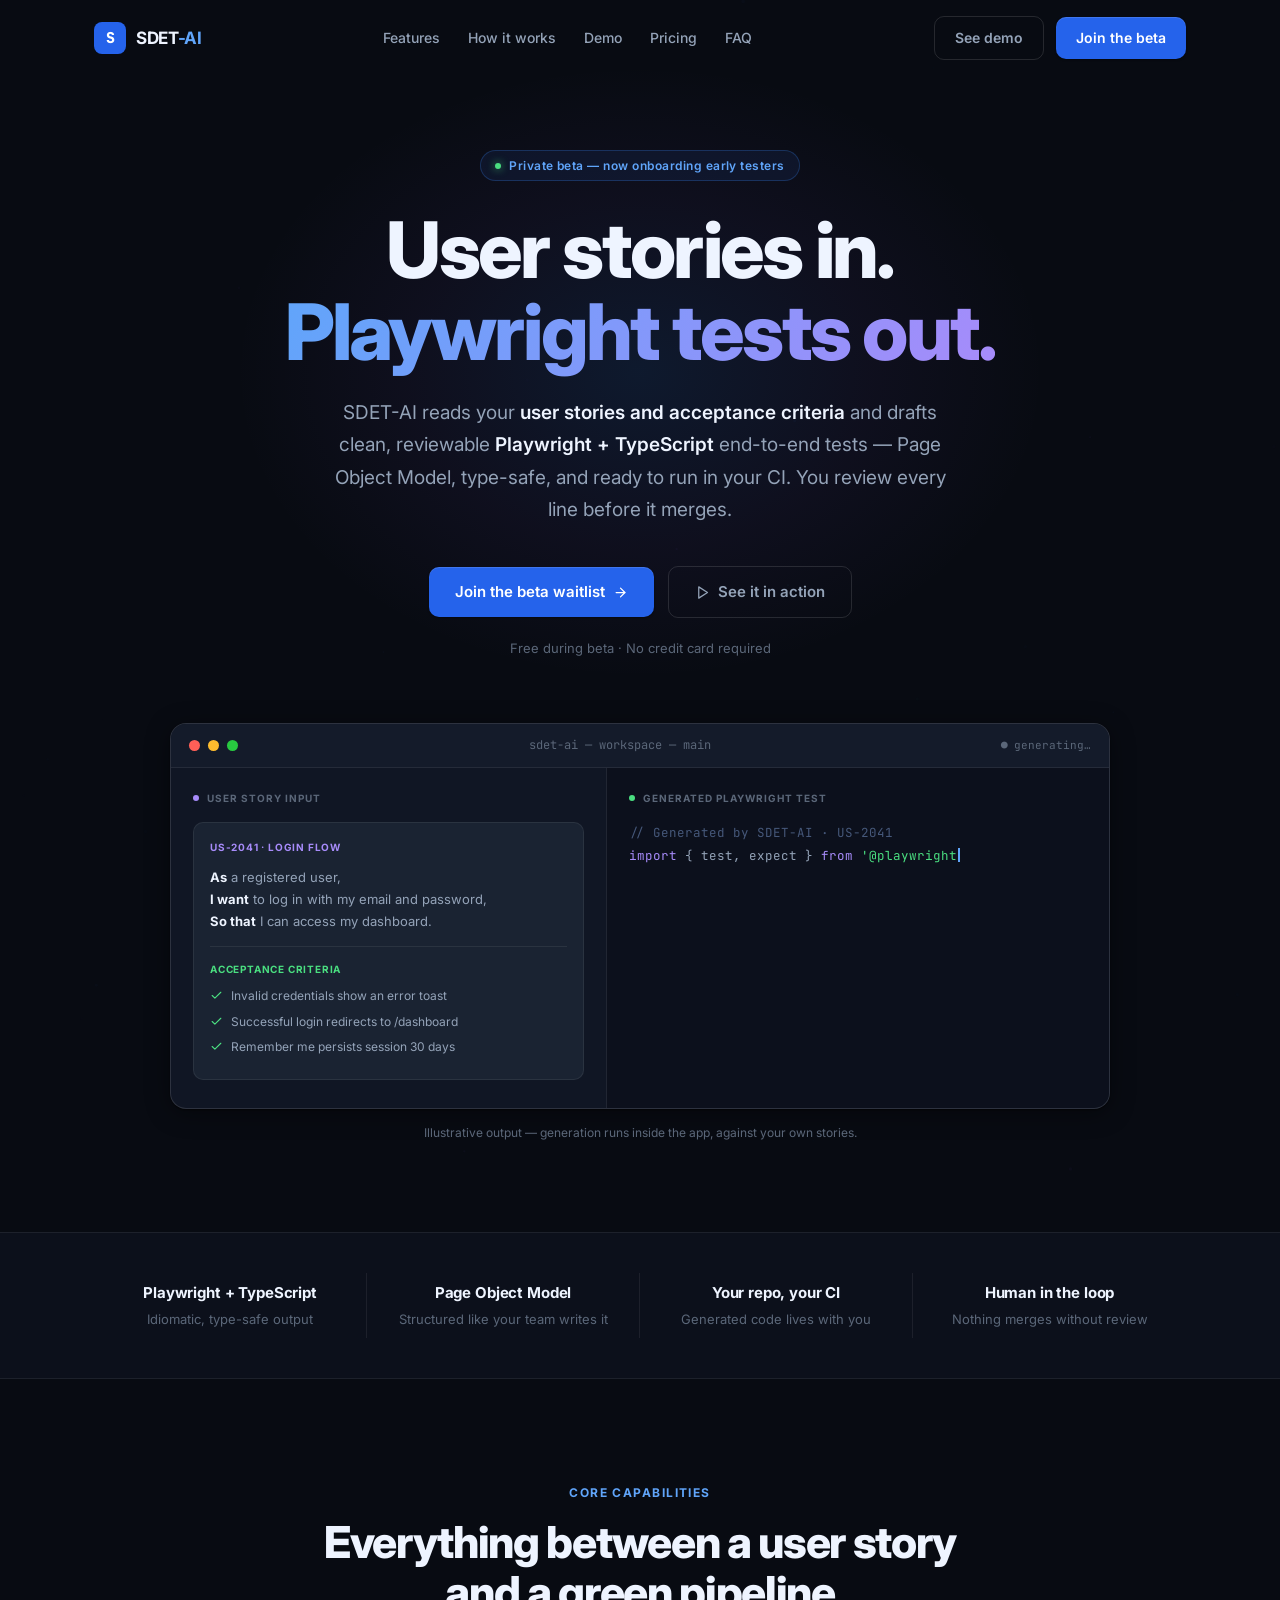
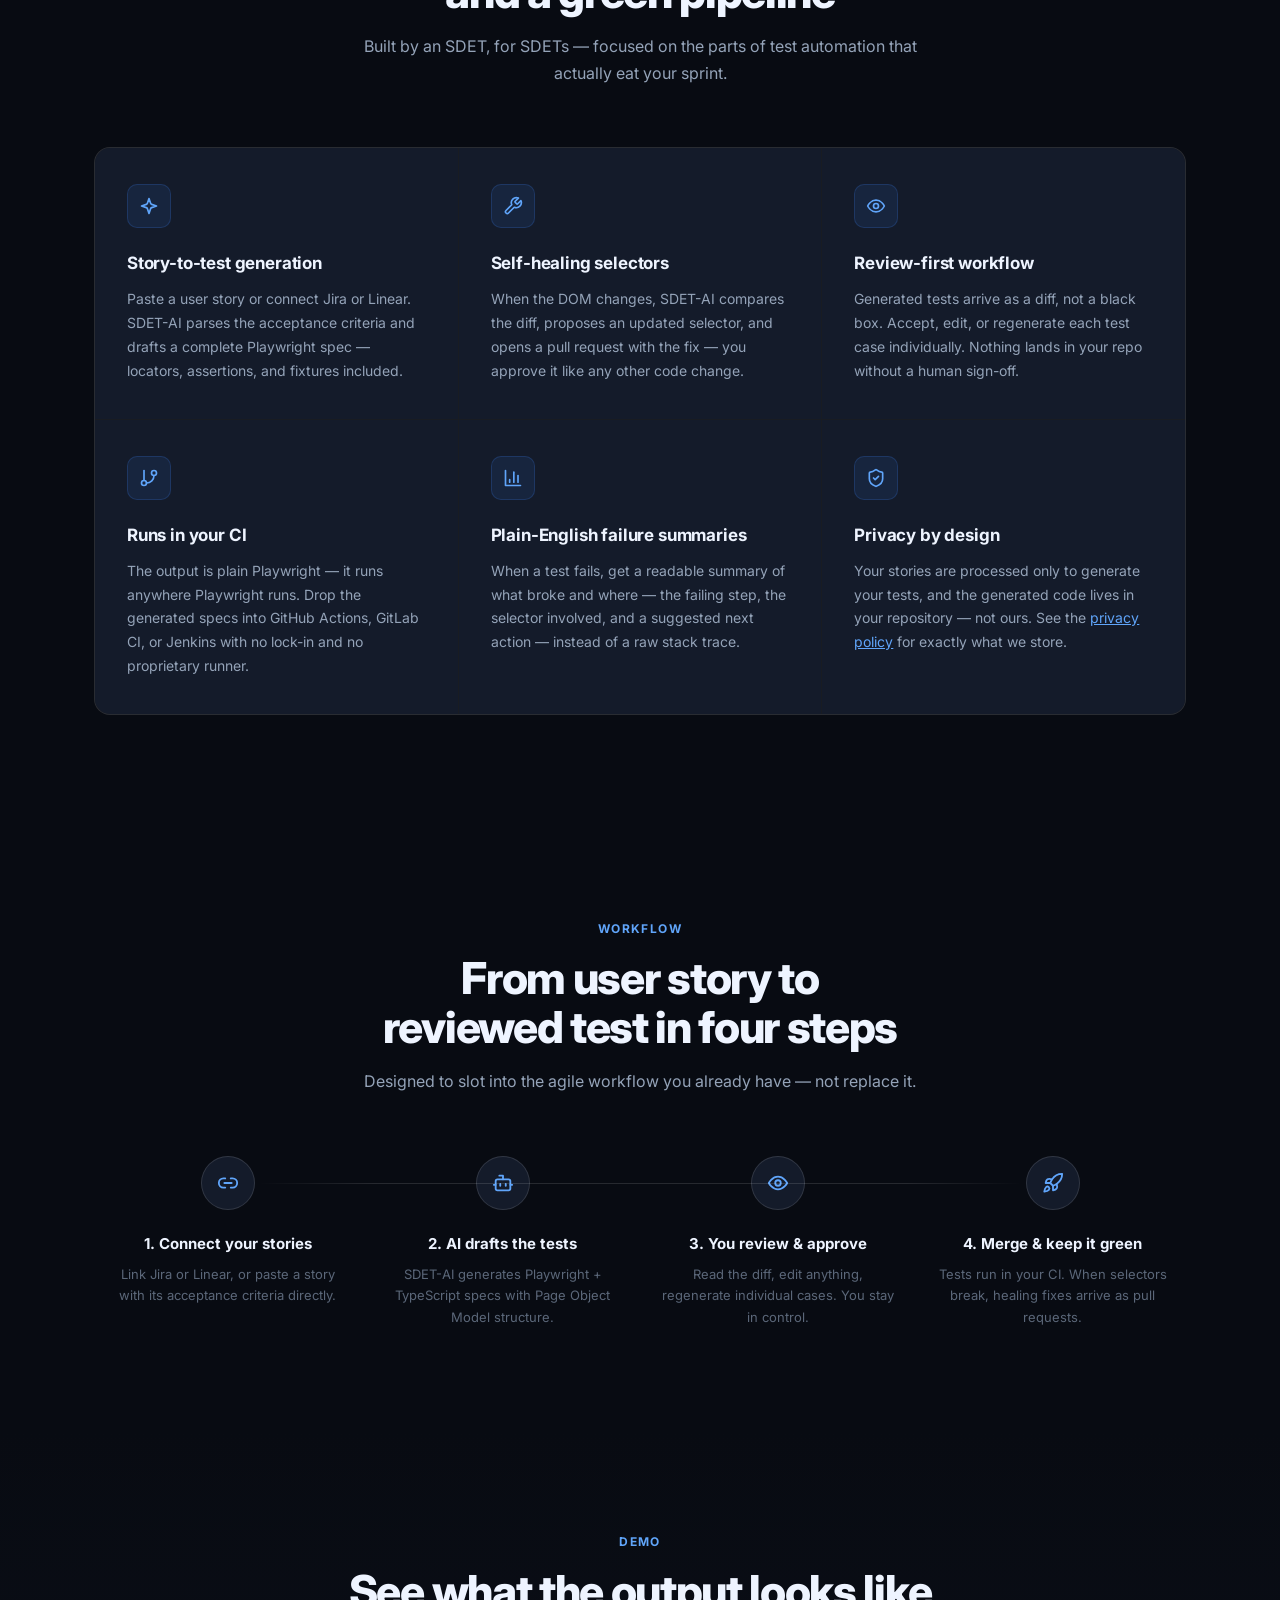
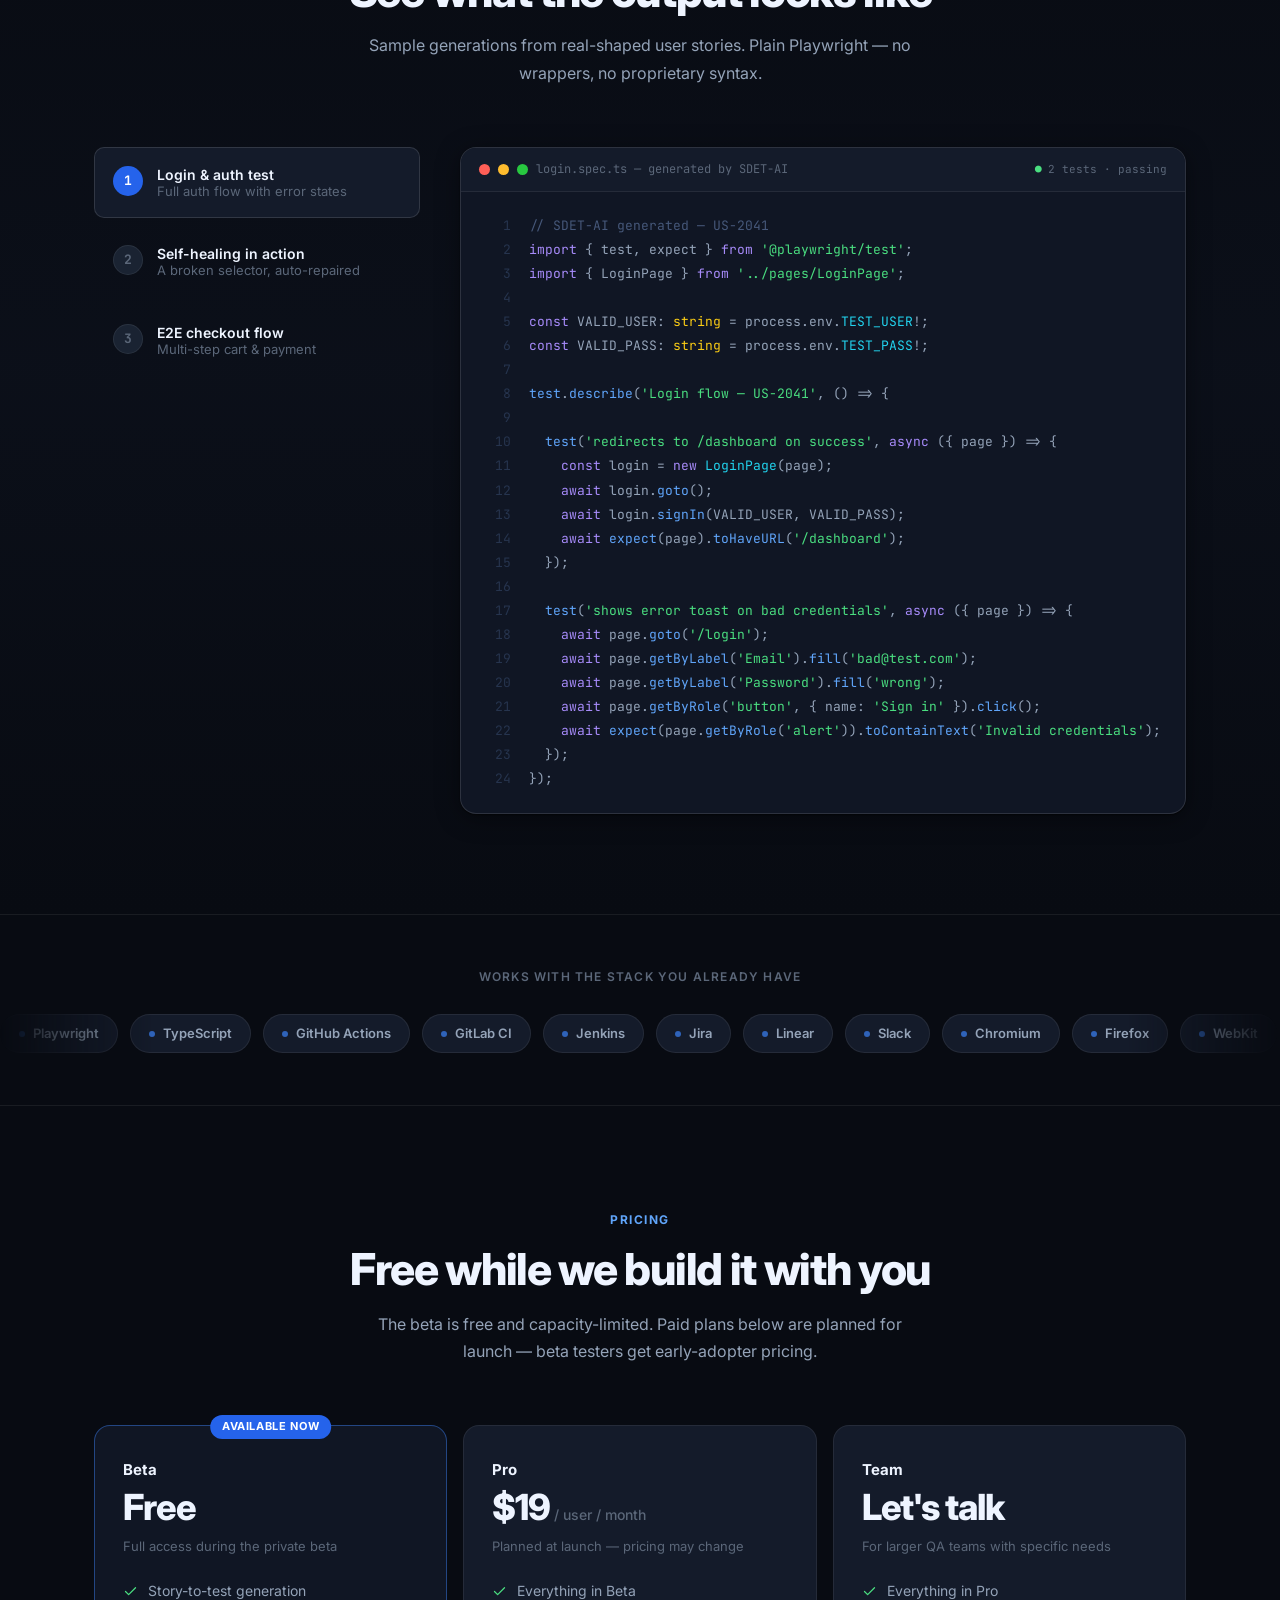
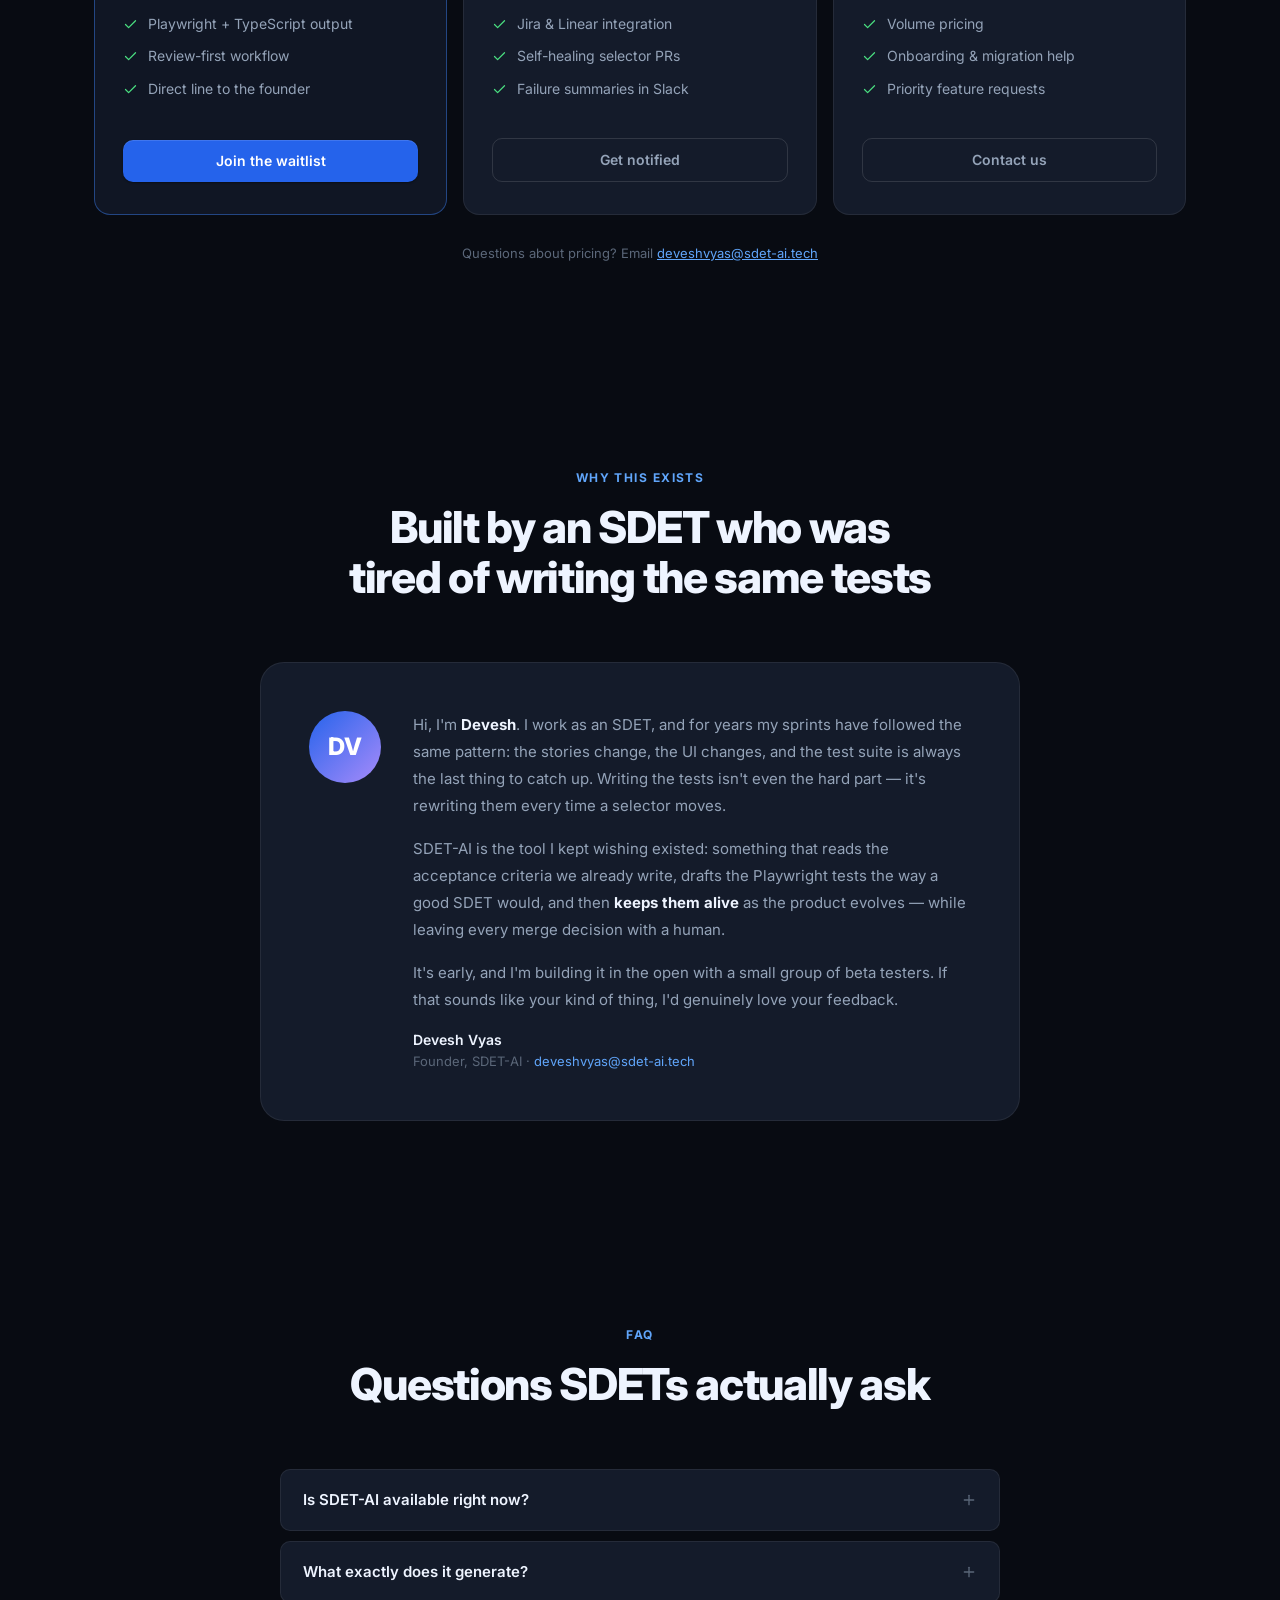
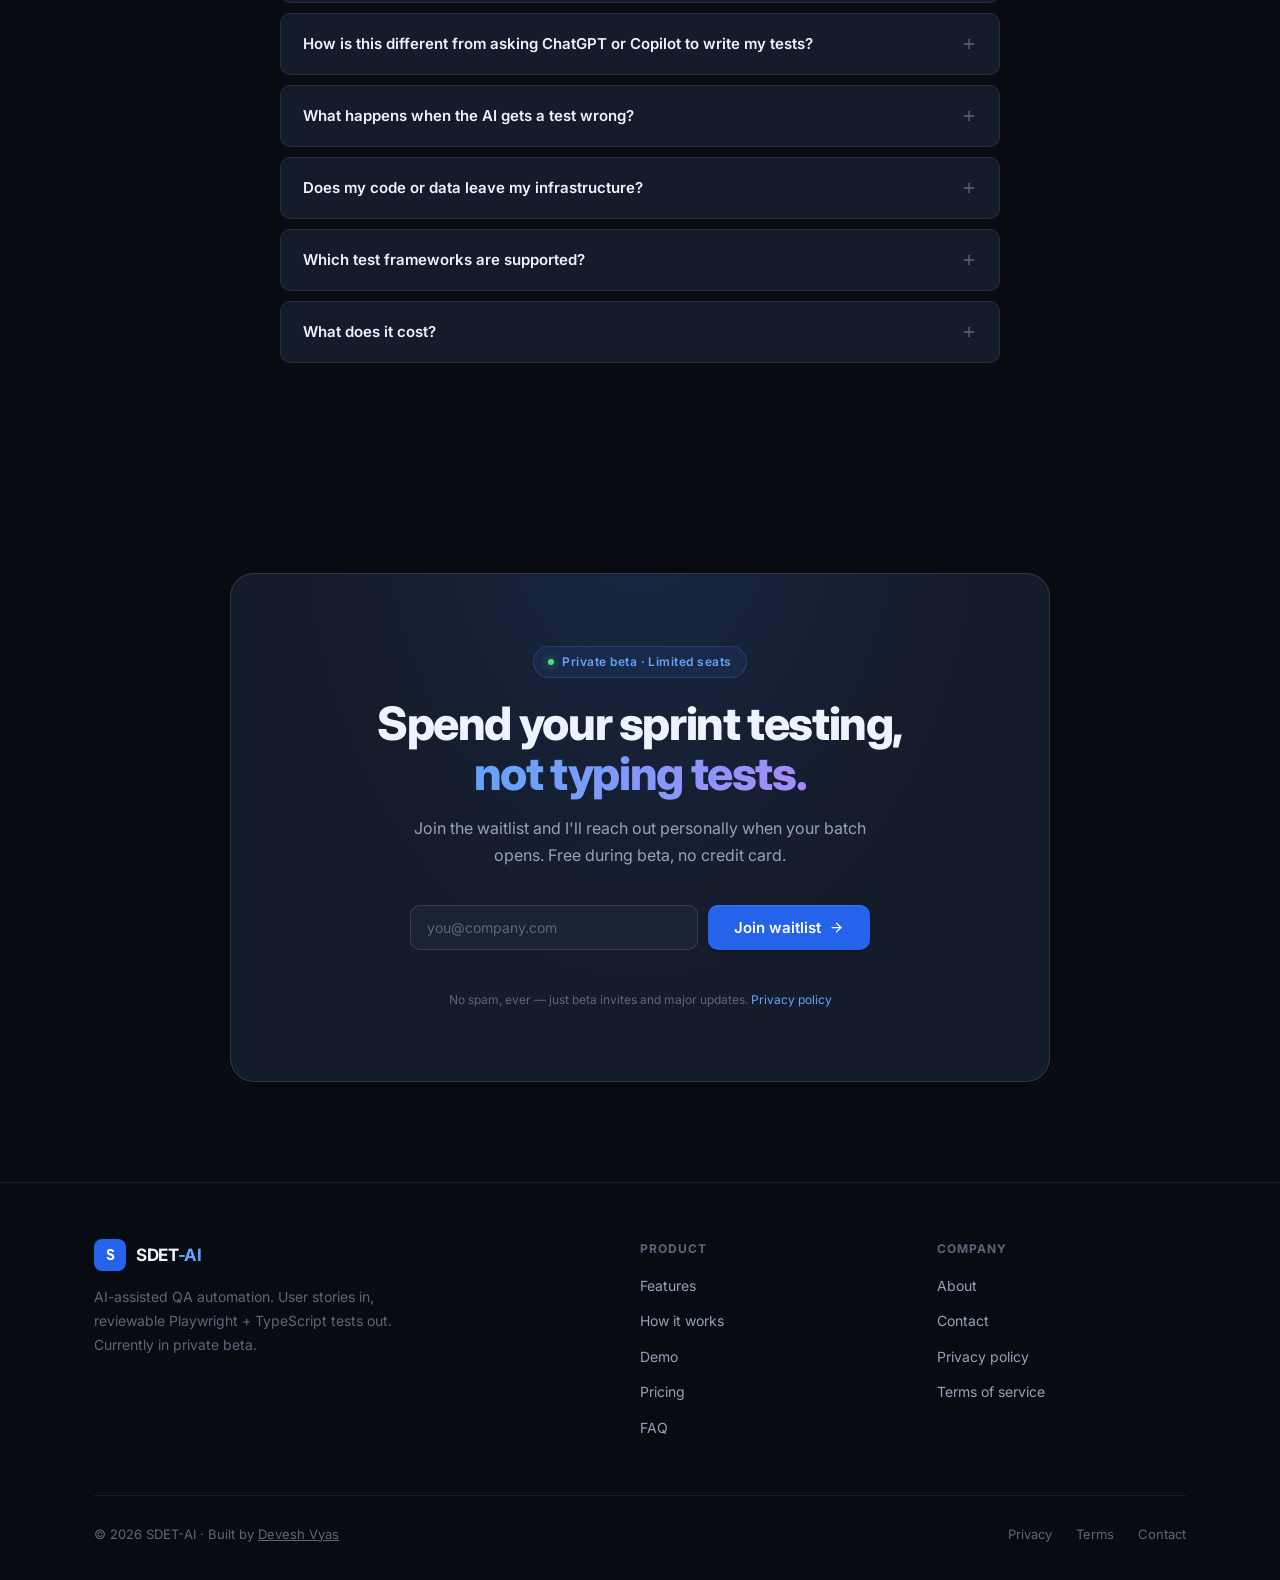
==== commit 14c68ade: "Rebuild landing page into production-grade multi-page site - Split monolithic index.html into css/st" ====
--- a/index.html
+++ b/index.html
@@ -3,1866 +3,644 @@
 <head>
   <meta charset="UTF-8" />
   <meta name="viewport" content="width=device-width, initial-scale=1.0" />
-  <title>SDET-AI — Next-Generation QA Automation Platform</title>
-  <meta name="description" content="SDET-AI uses large language models to read your user stories and instantly generate robust, self-healing Playwright + TypeScript end-to-end automation scripts. Ship faster, break less." />
-  <meta name="keywords" content="QA automation, Playwright, TypeScript, AI testing, self-healing tests, SDET, end-to-end testing, LLM testing" />
-  <meta property="og:title" content="SDET-AI — Next-Generation QA Automation" />
-  <meta property="og:description" content="AI-powered Playwright test generation that reads your user stories and writes production-grade automation scripts instantly." />
+  <title>SDET-AI — Turn User Stories into Playwright Tests</title>
+  <meta name="description" content="SDET-AI reads your user stories and acceptance criteria and drafts clean, reviewable Playwright + TypeScript end-to-end tests. Now in private beta." />
+  <link rel="canonical" href="https://sdet-ai.tech/" />
+
+  <meta property="og:title" content="SDET-AI — Turn User Stories into Playwright Tests" />
+  <meta property="og:description" content="AI-assisted test generation for QA teams. User stories in, reviewable Playwright + TypeScript tests out. Now in private beta." />
   <meta property="og:type" content="website" />
-  <meta property="og:url" content="https://sdet-ai.tech" />
+  <meta property="og:url" content="https://sdet-ai.tech/" />
+  <meta property="og:image" content="https://sdet-ai.tech/assets/og-image.png" />
+  <meta name="twitter:card" content="summary_large_image" />
+  <meta name="twitter:title" content="SDET-AI — Turn User Stories into Playwright Tests" />
+  <meta name="twitter:description" content="AI-assisted test generation for QA teams. User stories in, reviewable Playwright + TypeScript tests out." />
+  <meta name="twitter:image" content="https://sdet-ai.tech/assets/og-image.png" />
+
+  <link rel="icon" href="/assets/favicon.svg" type="image/svg+xml" />
+  <link rel="apple-touch-icon" href="/assets/apple-touch-icon.png" />
+
   <link rel="preconnect" href="https://fonts.googleapis.com" />
   <link rel="preconnect" href="https://fonts.gstatic.com" crossorigin />
-  <link href="https://fonts.googleapis.com/css2?family=Inter:wght@300;400;500;600;700;800;900&family=JetBrains+Mono:wght@400;500;600&display=swap" rel="stylesheet" />
-
-  <style>
-    /* ─── RESET & TOKENS ─────────────────────────────────────── */
-    *, *::before, *::after { box-sizing: border-box; margin: 0; padding: 0; }
-
-    :root {
-      --bg-void:      #080b12;
-      --bg-deep:      #0d1117;
-      --bg-surface:   #111827;
-      --bg-elevated:  #1a2332;
-      --bg-card:      #161d2c;
-      --border:       rgba(255,255,255,0.07);
-      --border-glow:  rgba(99,179,237,0.3);
-
-      --blue-400:     #60a5fa;
-      --blue-500:     #3b82f6;
-      --blue-600:     #2563eb;
-      --violet-400:   #a78bfa;
-      --violet-500:   #8b5cf6;
-      --cyan-400:     #22d3ee;
-      --cyan-500:     #06b6d4;
-      --green-400:    #4ade80;
-      --pink-400:     #f472b6;
-      --orange-400:   #fb923c;
-      --yellow-400:   #facc15;
-
-      --text-primary:   #f0f6ff;
-      --text-secondary: #94a3b8;
-      --text-muted:     #4b5563;
-
-      --gradient-brand: linear-gradient(135deg, #3b82f6 0%, #8b5cf6 50%, #22d3ee 100%);
-
-      --font-sans: 'Inter', system-ui, sans-serif;
-      --font-mono: 'JetBrains Mono', 'Fira Code', monospace;
-
-      --radius-sm:  6px;
-      --radius-md:  12px;
-      --radius-lg:  20px;
-      --radius-xl:  28px;
-
-      --shadow-card: 0 4px 24px rgba(0,0,0,0.4), 0 1px 2px rgba(0,0,0,0.6);
-      --shadow-glow: 0 0 40px rgba(59,130,246,0.2), 0 0 80px rgba(139,92,246,0.12);
-      --transition:  0.22s cubic-bezier(0.4, 0, 0.2, 1);
-    }
-
-    html { scroll-behavior: smooth; }
-
-    body {
-      font-family: var(--font-sans);
-      background-color: var(--bg-void);
-      color: var(--text-primary);
-      line-height: 1.6;
-      overflow-x: hidden;
-      -webkit-font-smoothing: antialiased;
-    }
-
-    ::-webkit-scrollbar { width: 6px; }
-    ::-webkit-scrollbar-track { background: var(--bg-void); }
-    ::-webkit-scrollbar-thumb { background: var(--bg-elevated); border-radius: 3px; }
-    ::-webkit-scrollbar-thumb:hover { background: var(--blue-600); }
-
-    .container { max-width: 1200px; margin: 0 auto; padding: 0 24px; }
-    .sr-only { position: absolute; width: 1px; height: 1px; overflow: hidden; clip: rect(0,0,0,0); }
-
-    .gradient-text {
-      background: var(--gradient-brand);
-      -webkit-background-clip: text;
-      -webkit-text-fill-color: transparent;
-      background-clip: text;
-    }
-
-    .badge {
-      display: inline-flex;
-      align-items: center;
-      gap: 6px;
-      padding: 5px 14px;
-      border-radius: 100px;
-      font-size: 12px;
-      font-weight: 600;
-      letter-spacing: 0.05em;
-      text-transform: uppercase;
-      border: 1px solid rgba(59,130,246,0.25);
-      background: rgba(59,130,246,0.08);
-      color: var(--blue-400);
-    }
-
-    .badge-dot {
-      width: 6px; height: 6px;
-      border-radius: 50%;
-      background: var(--blue-400);
-      box-shadow: 0 0 8px var(--blue-500);
-      animation: pulse-dot 2s infinite;
-    }
-
-    @keyframes pulse-dot {
-      0%, 100% { opacity: 1; transform: scale(1); }
-      50%       { opacity: 0.5; transform: scale(0.75); }
-    }
-
-    /* ─── NAV ──────────────────────────────────────────────────── */
-    #nav {
-      position: fixed; top: 0; left: 0; right: 0;
-      z-index: 1000;
-      padding: 16px 0;
-      transition: var(--transition);
-    }
-
-    #nav.scrolled {
-      background: rgba(8,11,18,0.88);
-      backdrop-filter: blur(20px) saturate(180%);
-      -webkit-backdrop-filter: blur(20px) saturate(180%);
-      border-bottom: 1px solid var(--border);
-      padding: 12px 0;
-    }
-
-    .nav-inner {
-      display: flex;
-      align-items: center;
-      justify-content: space-between;
-    }
-
-    .nav-logo {
-      display: flex;
-      align-items: center;
-      gap: 10px;
-      text-decoration: none;
-    }
-
-    .nav-logo-icon {
-      width: 34px; height: 34px;
-      border-radius: 8px;
-      background: var(--gradient-brand);
-      display: flex;
-      align-items: center;
-      justify-content: center;
-      font-size: 13px;
-      font-weight: 900;
-      color: #fff;
-      font-family: var(--font-mono);
-      flex-shrink: 0;
-    }
-
-    .nav-logo-text {
-      font-size: 18px;
-      font-weight: 700;
-      color: var(--text-primary);
-      letter-spacing: -0.02em;
-    }
-
-    .nav-logo-text span {
-      background: var(--gradient-brand);
-      -webkit-background-clip: text;
-      -webkit-text-fill-color: transparent;
-      background-clip: text;
-    }
-
-    .nav-links {
-      display: flex;
-      align-items: center;
-      gap: 32px;
-      list-style: none;
-    }
-
-    .nav-links a {
-      text-decoration: none;
-      color: var(--text-secondary);
-      font-size: 14px;
-      font-weight: 500;
-      transition: color var(--transition);
-    }
-
-    .nav-links a:hover { color: var(--text-primary); }
-
-    .nav-cta { display: flex; align-items: center; gap: 12px; }
-
-    /* ─── BUTTONS ──────────────────────────────────────────────── */
-    .btn {
-      display: inline-flex;
-      align-items: center;
-      gap: 8px;
-      padding: 10px 20px;
-      border-radius: var(--radius-md);
-      font-size: 14px;
-      font-weight: 600;
-      text-decoration: none;
-      cursor: pointer;
-      border: none;
-      transition: all var(--transition);
-      white-space: nowrap;
-      font-family: var(--font-sans);
-    }
-
-    .btn-primary {
-      background: var(--gradient-brand);
-      color: #fff;
-      box-shadow: 0 0 20px rgba(59,130,246,0.3), 0 4px 12px rgba(0,0,0,0.3);
-    }
-
-    .btn-primary:hover {
-      transform: translateY(-2px);
-      box-shadow: 0 0 36px rgba(59,130,246,0.5), 0 8px 24px rgba(0,0,0,0.4);
-    }
-
-    .btn-primary:active { transform: translateY(0); }
-
-    .btn-ghost {
-      background: transparent;
-      color: var(--text-secondary);
-      border: 1px solid var(--border);
-    }
-
-    .btn-ghost:hover {
-      color: var(--text-primary);
-      border-color: rgba(255,255,255,0.15);
-      background: rgba(255,255,255,0.04);
-    }
-
-    .btn-lg  { padding: 14px 28px; font-size: 15px; border-radius: var(--radius-lg); }
-    .btn-xl  { padding: 16px 36px; font-size: 16px; border-radius: var(--radius-xl); }
-
-    /* ─── CANVAS ───────────────────────────────────────────────── */
-    #particle-canvas {
-      position: fixed; top: 0; left: 0;
-      width: 100%; height: 100%;
-      z-index: 0;
-      pointer-events: none;
-      opacity: 0.55;
-    }
-
-    /* ─── HERO ─────────────────────────────────────────────────── */
-    #hero {
-      position: relative;
-      min-height: 100vh;
-      display: flex;
-      flex-direction: column;
-      align-items: center;
-      justify-content: center;
-      text-align: center;
-      padding: 130px 24px 80px;
-      overflow: hidden;
-      z-index: 1;
-    }
-
-    .hero-glow {
-      position: absolute;
-      top: 15%;
-      left: 50%;
-      transform: translateX(-50%);
-      width: 900px; height: 700px;
-      background: radial-gradient(ellipse at center,
-        rgba(59,130,246,0.13) 0%,
-        rgba(139,92,246,0.07) 40%,
-        transparent 70%
-      );
-      pointer-events: none;
-      z-index: -1;
-    }
-
-    .hero-headline {
-      font-size: clamp(44px, 8.5vw, 92px);
-      font-weight: 900;
-      line-height: 1.02;
-      letter-spacing: -0.04em;
-      margin-bottom: 24px;
-      max-width: 960px;
-    }
-
-    .hero-sub {
-      font-size: clamp(16px, 2.5vw, 20px);
-      color: var(--text-secondary);
-      max-width: 600px;
-      margin-bottom: 44px;
-      line-height: 1.72;
-    }
-
-    .hero-sub strong { color: var(--text-primary); font-weight: 600; }
-
-    .hero-badge { margin-bottom: 28px; }
-
-    .hero-actions {
-      display: flex;
-      align-items: center;
-      gap: 16px;
-      flex-wrap: wrap;
-      justify-content: center;
-      margin-bottom: 56px;
-    }
-
-    .hero-proof {
-      display: flex;
-      align-items: center;
-      gap: 10px;
-      font-size: 13px;
-      color: var(--text-muted);
-      margin-bottom: 64px;
-    }
-
-    .proof-avatars { display: flex; }
-
-    .avatar {
-      width: 28px; height: 28px;
-      border-radius: 50%;
-      border: 2px solid var(--bg-void);
-      margin-left: -8px;
-      display: flex;
-      align-items: center;
-      justify-content: center;
-      font-size: 10px;
-      font-weight: 800;
-      color: #fff;
-    }
-
-    .avatar:first-child { margin-left: 0; }
-    .av1 { background: linear-gradient(135deg,#3b82f6,#8b5cf6); }
-    .av2 { background: linear-gradient(135deg,#06b6d4,#3b82f6); }
-    .av3 { background: linear-gradient(135deg,#8b5cf6,#f472b6); }
-    .av4 { background: linear-gradient(135deg,#4ade80,#06b6d4); }
-
-    /* ─── HERO TERMINAL ─────────────────────────────────────────── */
-    .hero-terminal-wrap {
-      width: 100%;
-      max-width: 960px;
-      position: relative;
-    }
-
-    .hero-terminal-glow {
-      position: absolute;
-      inset: -50px;
-      background: radial-gradient(ellipse at center,
-        rgba(59,130,246,0.07) 0%, transparent 65%);
-      pointer-events: none;
-    }
-
-    .terminal-window {
-      background: var(--bg-surface);
-      border: 1px solid var(--border);
-      border-radius: var(--radius-lg);
-      overflow: hidden;
-      box-shadow: var(--shadow-card), var(--shadow-glow);
-      animation: float 6s ease-in-out infinite;
-    }
-
-    @keyframes float {
-      0%, 100% { transform: translateY(0); }
-      50%       { transform: translateY(-8px); }
-    }
-
-    .terminal-bar {
-      display: flex;
-      align-items: center;
-      gap: 8px;
-      padding: 14px 20px;
-      background: var(--bg-card);
-      border-bottom: 1px solid var(--border);
-    }
-
-    .t-dot { width: 12px; height: 12px; border-radius: 50%; }
-    .t-red   { background: #ff5f57; }
-    .t-amber { background: #febc2e; }
-    .t-green { background: #28c840; }
-
-    .terminal-title {
-      flex: 1;
-      text-align: center;
-      font-size: 12px;
-      color: var(--text-muted);
-      font-family: var(--font-mono);
-    }
-
-    .terminal-body {
-      display: grid;
-      grid-template-columns: 1fr 1fr;
-      min-height: 320px;
-    }
-
-    .terminal-panel { padding: 24px; }
-    .terminal-panel:first-child { border-right: 1px solid var(--border); }
-
-    .panel-label {
-      font-size: 10px;
-      font-weight: 700;
-      letter-spacing: 0.1em;
-      text-transform: uppercase;
-      color: var(--text-muted);
-      margin-bottom: 16px;
-      display: flex;
-      align-items: center;
-      gap: 8px;
-    }
-
-    .panel-dot { width: 6px; height: 6px; border-radius: 50%; }
-
-    .story-card {
-      background: var(--bg-elevated);
-      border: 1px solid var(--border);
-      border-radius: var(--radius-md);
-      padding: 16px;
-      font-size: 13px;
-      line-height: 1.7;
-    }
-
-    .story-badge {
-      font-size: 10px;
-      font-weight: 700;
-      color: var(--violet-400);
-      letter-spacing: 0.08em;
-      text-transform: uppercase;
-      margin-bottom: 10px;
-    }
-
-    .story-text { color: var(--text-secondary); }
-    .story-text strong { color: var(--text-primary); }
-
-    .story-ac {
-      margin-top: 14px;
-      padding-top: 14px;
-      border-top: 1px solid var(--border);
-    }
-
-    .ac-label {
-      font-size: 10px;
-      font-weight: 700;
-      color: var(--green-400);
-      letter-spacing: 0.08em;
-      text-transform: uppercase;
-      margin-bottom: 8px;
-    }
-
-    .ac-item {
-      display: flex;
-      gap: 8px;
-      margin-bottom: 5px;
-      font-size: 12px;
-      color: var(--text-secondary);
-    }
-
-    .ac-check { color: var(--green-400); flex-shrink: 0; }
-
-    /* ─── CODE SYNTAX ───────────────────────────────────────────── */
-    .code-block {
-      font-family: var(--font-mono);
-      font-size: 12px;
-      line-height: 1.85;
-      white-space: pre;
-    }
-
-    .code-comment { color: #3a4a62; }
-    .code-keyword { color: var(--violet-400); }
-    .code-fn      { color: var(--blue-400); }
-    .code-str     { color: var(--green-400); }
-    .code-class   { color: var(--cyan-400); }
-    .code-type    { color: var(--yellow-400); }
-    .code-plain   { color: var(--text-secondary); }
-    .code-num     { color: var(--orange-400); }
-
-    .typing-cursor {
-      display: inline-block;
-      width: 2px; height: 13px;
-      background: var(--blue-400);
-      margin-left: 2px;
-      vertical-align: middle;
-      animation: blink 1.1s step-end infinite;
-    }
-
-    @keyframes blink {
-      0%, 100% { opacity: 1; }
-      50%       { opacity: 0; }
-    }
-
-    /* ─── STATS ─────────────────────────────────────────────────── */
-    #stats {
-      position: relative; z-index: 1;
-      padding: 48px 0;
-      border-top: 1px solid var(--border);
-      border-bottom: 1px solid var(--border);
-      background: rgba(17,24,39,0.5);
-    }
-
-    .stats-grid {
-      display: grid;
-      grid-template-columns: repeat(4,1fr);
-    }
-
-    .stat-item {
-      display: flex;
-      flex-direction: column;
-      align-items: center;
-      padding: 8px 24px;
-      border-right: 1px solid var(--border);
-    }
-
-    .stat-item:last-child { border-right: none; }
-
-    .stat-value {
-      font-size: 38px;
-      font-weight: 900;
-      letter-spacing: -0.04em;
-      line-height: 1;
-      margin-bottom: 6px;
-    }
-
-    .stat-label {
-      font-size: 13px;
-      color: var(--text-muted);
-      text-align: center;
-    }
-
-    /* ─── SECTION COMMON ────────────────────────────────────────── */
-    section { position: relative; z-index: 1; }
-
-    .section-header {
-      text-align: center;
-      margin-bottom: 64px;
-    }
-
-    .section-tag {
-      display: inline-flex;
-      align-items: center;
-      gap: 8px;
-      font-size: 12px;
-      font-weight: 700;
-      letter-spacing: 0.1em;
-      text-transform: uppercase;
-      color: var(--blue-400);
-      margin-bottom: 20px;
-    }
-
-    .section-tag::before, .section-tag::after {
-      content: '';
-      display: block;
-      width: 28px; height: 1px;
-      background: var(--blue-400);
-      opacity: 0.45;
-    }
-
-    .section-title {
-      font-size: clamp(30px, 5vw, 52px);
-      font-weight: 800;
-      letter-spacing: -0.03em;
-      line-height: 1.1;
-      margin-bottom: 16px;
-    }
-
-    .section-desc {
-      font-size: 17px;
-      color: var(--text-secondary);
-      max-width: 560px;
-      margin: 0 auto;
-      line-height: 1.7;
-    }
-
-    /* ─── FEATURES ──────────────────────────────────────────────── */
-    #features { padding: 100px 0; }
-
-    .features-grid {
-      display: grid;
-      grid-template-columns: repeat(3,1fr);
-      gap: 2px;
-      background: var(--border);
-      border: 1px solid var(--border);
-      border-radius: var(--radius-xl);
-      overflow: hidden;
-    }
-
-    .feature-card {
-      background: var(--bg-card);
-      padding: 40px 36px;
-      position: relative;
-      overflow: hidden;
-      transition: background var(--transition);
-    }
-
-    .feature-card::before {
-      content: '';
-      position: absolute;
-      top: 0; left: 0; right: 0;
-      height: 2px;
-      background: var(--gradient-brand);
-      transform: scaleX(0);
-      transform-origin: left;
-      transition: transform 0.4s ease;
-    }
-
-    .feature-card:hover { background: var(--bg-elevated); }
-    .feature-card:hover::before { transform: scaleX(1); }
-
-    .feature-icon {
-      width: 52px; height: 52px;
-      border-radius: var(--radius-md);
-      display: flex;
-      align-items: center;
-      justify-content: center;
-      font-size: 24px;
-      margin-bottom: 24px;
-    }
-
-    .icon-blue   { background: rgba(59,130,246,0.12);  box-shadow: 0 0 0 1px rgba(59,130,246,0.2); }
-    .icon-violet { background: rgba(139,92,246,0.12);  box-shadow: 0 0 0 1px rgba(139,92,246,0.2); }
-    .icon-cyan   { background: rgba(34,211,238,0.12);  box-shadow: 0 0 0 1px rgba(34,211,238,0.2); }
-    .icon-green  { background: rgba(74,222,128,0.12);  box-shadow: 0 0 0 1px rgba(74,222,128,0.2); }
-    .icon-pink   { background: rgba(244,114,182,0.12); box-shadow: 0 0 0 1px rgba(244,114,182,0.2); }
-    .icon-orange { background: rgba(251,146,60,0.12);  box-shadow: 0 0 0 1px rgba(251,146,60,0.2); }
-
-    .feature-title {
-      font-size: 18px;
-      font-weight: 700;
-      margin-bottom: 12px;
-      letter-spacing: -0.02em;
-    }
-
-    .feature-desc {
-      font-size: 14px;
-      color: var(--text-secondary);
-      line-height: 1.7;
-      margin-bottom: 20px;
-    }
-
-    .feature-tags { display: flex; flex-wrap: wrap; gap: 6px; }
-
-    .feature-tag {
-      padding: 3px 10px;
-      border-radius: 100px;
-      font-size: 11px;
-      font-weight: 600;
-      font-family: var(--font-mono);
-      border: 1px solid var(--border);
-      color: var(--text-muted);
-    }
-
-    /* ─── HOW IT WORKS ──────────────────────────────────────────── */
-    #how-it-works { padding: 100px 0; }
-
-    .steps-grid {
-      display: grid;
-      grid-template-columns: repeat(4,1fr);
-      position: relative;
-    }
-
-    .steps-grid::after {
-      content: '';
-      position: absolute;
-      top: 31px;
-      left: calc(12.5% + 24px);
-      right: calc(12.5% + 24px);
-      height: 1px;
-      background: linear-gradient(90deg,
-        transparent, rgba(59,130,246,0.35) 25%,
-        rgba(139,92,246,0.5) 50%,
-        rgba(34,211,238,0.35) 75%, transparent);
-    }
-
-    .step-item {
-      display: flex;
-      flex-direction: column;
-      align-items: center;
-      text-align: center;
-      padding: 0 20px;
-    }
-
-    .step-circle {
-      width: 62px; height: 62px;
-      border-radius: 50%;
-      display: flex;
-      align-items: center;
-      justify-content: center;
-      font-size: 22px;
-      margin-bottom: 24px;
-      position: relative;
-      z-index: 1;
-      border: 2px solid var(--border);
-      background: var(--bg-card);
-      transition: all 0.3s ease;
-    }
-
-    .step-item:hover .step-circle {
-      border-color: var(--blue-500);
-      box-shadow: 0 0 24px rgba(59,130,246,0.35);
-      transform: scale(1.08);
-    }
-
-    .step-title {
-      font-size: 15px;
-      font-weight: 700;
-      margin-bottom: 10px;
-      letter-spacing: -0.01em;
-    }
-
-    .step-desc { font-size: 13px; color: var(--text-muted); line-height: 1.65; }
-
-    /* ─── CODE DEMO ─────────────────────────────────────────────── */
-    #demo { padding: 100px 0; }
-
-    .demo-layout {
-      display: grid;
-      grid-template-columns: 1fr 1.6fr;
-      gap: 48px;
-      align-items: start;
-    }
-
-    .demo-left { position: sticky; top: 100px; }
-
-    .demo-step {
-      display: flex;
-      align-items: flex-start;
-      gap: 16px;
-      padding: 20px;
-      border-radius: var(--radius-md);
-      cursor: pointer;
-      transition: all var(--transition);
-      margin-bottom: 8px;
-      border: 1px solid transparent;
-      background: none;
-      width: 100%;
-      text-align: left;
-      color: inherit;
-      font-family: var(--font-sans);
-    }
-
-    .demo-step.active {
-      background: var(--bg-card);
-      border-color: var(--border);
-    }
-
-    .step-num {
-      width: 32px; height: 32px;
-      border-radius: 50%;
-      display: flex;
-      align-items: center;
-      justify-content: center;
-      font-size: 13px;
-      font-weight: 700;
-      font-family: var(--font-mono);
-      flex-shrink: 0;
-      background: var(--bg-elevated);
-      border: 1px solid var(--border);
-      color: var(--text-muted);
-      transition: all var(--transition);
-    }
-
-    .demo-step.active .step-num {
-      background: var(--gradient-brand);
-      border-color: transparent;
-      color: #fff;
-    }
-
-    .step-label { font-size: 14px; font-weight: 600; margin-bottom: 4px; }
-    .step-hint  { font-size: 13px; color: var(--text-muted); }
-
-    .demo-panel { display: none; }
-    .demo-panel.active { display: block; }
-
-    .big-terminal {
-      background: var(--bg-surface);
-      border: 1px solid var(--border);
-      border-radius: var(--radius-lg);
-      overflow: hidden;
-      box-shadow: var(--shadow-card);
-    }
-
-    .big-bar {
-      display: flex;
-      align-items: center;
-      gap: 8px;
-      padding: 12px 20px;
-      background: var(--bg-card);
-      border-bottom: 1px solid var(--border);
-    }
-
-    .big-bar-title {
-      flex: 1;
-      font-size: 12px;
-      font-family: var(--font-mono);
-      color: var(--text-muted);
-    }
-
-    .bar-status {
-      display: flex;
-      align-items: center;
-      gap: 6px;
-      font-size: 11px;
-      font-family: var(--font-mono);
-      color: var(--text-muted);
-    }
-
-    .dot-green { color: var(--green-400); }
-    .dot-blue  { color: var(--blue-400);  }
-
-    .big-body {
-      padding: 24px 28px;
-      font-family: var(--font-mono);
-      font-size: 13px;
-      line-height: 1.85;
-      min-height: 400px;
-      overflow-x: auto;
-    }
-
-    .ln {
-      display: inline-block;
-      width: 28px;
-      color: #1f2d42;
-      user-select: none;
-      text-align: right;
-      margin-right: 20px;
-    }
-
-    .clr { display: flex; align-items: baseline; }
-    .clc { flex: 1; }
-
-    /* ─── MARQUEE ───────────────────────────────────────────────── */
-    #marquee-section {
-      padding: 56px 0;
-      overflow: hidden;
-      border-top: 1px solid var(--border);
-      border-bottom: 1px solid var(--border);
-    }
-
-    .marquee-label {
-      text-align: center;
-      font-size: 12px;
-      font-weight: 600;
-      letter-spacing: 0.1em;
-      text-transform: uppercase;
-      color: var(--text-muted);
-      margin-bottom: 32px;
-    }
-
-    .marquee-track {
-      display: flex;
-      width: max-content;
-      animation: marquee 28s linear infinite;
-    }
-
-    .marquee-track:hover { animation-play-state: paused; }
-
-    @keyframes marquee {
-      0%   { transform: translateX(0); }
-      100% { transform: translateX(-50%); }
-    }
-
-    .tech-pill {
-      display: inline-flex;
-      align-items: center;
-      gap: 8px;
-      padding: 8px 18px;
-      border-radius: 100px;
-      border: 1px solid var(--border);
-      background: var(--bg-card);
-      margin-right: 12px;
-      font-size: 13px;
-      font-weight: 600;
-      color: var(--text-secondary);
-      white-space: nowrap;
-      transition: all var(--transition);
-    }
-
-    .tech-pill:hover {
-      border-color: rgba(59,130,246,0.3);
-      color: var(--text-primary);
-    }
-
-    /* ─── TESTIMONIALS ──────────────────────────────────────────── */
-    #testimonials { padding: 100px 0; }
-
-    .testi-grid {
-      display: grid;
-      grid-template-columns: repeat(3,1fr);
-      gap: 16px;
-    }
-
-    .testi-card {
-      background: var(--bg-card);
-      border: 1px solid var(--border);
-      border-radius: var(--radius-lg);
-      padding: 28px;
-      transition: all var(--transition);
-      position: relative;
-      overflow: hidden;
-    }
-
-    .testi-card::before {
-      content: '\201C';
-      position: absolute;
-      top: 14px; right: 22px;
-      font-size: 80px;
-      line-height: 1;
-      color: rgba(59,130,246,0.07);
-      font-family: Georgia, serif;
-    }
-
-    .testi-card:hover {
-      border-color: var(--border-glow);
-      transform: translateY(-4px);
-      box-shadow: 0 16px 48px rgba(0,0,0,0.35);
-    }
-
-    .testi-stars { display: flex; gap: 2px; margin-bottom: 16px; }
-    .star { color: var(--yellow-400); font-size: 14px; }
-
-    .testi-text {
-      font-size: 14px;
-      color: var(--text-secondary);
-      line-height: 1.75;
-      margin-bottom: 20px;
-    }
-
-    .testi-author { display: flex; align-items: center; gap: 12px; }
-
-    .author-av {
-      width: 38px; height: 38px;
-      border-radius: 50%;
-      display: flex;
-      align-items: center;
-      justify-content: center;
-      font-size: 13px;
-      font-weight: 800;
-      color: #fff;
-      flex-shrink: 0;
-    }
-
-    .author-name { font-size: 14px; font-weight: 600; }
-    .author-role { font-size: 12px; color: var(--text-muted); }
-
-    /* ─── CTA ───────────────────────────────────────────────────── */
-    #cta { padding: 120px 0; text-align: center; }
-
-    .cta-card {
-      background: var(--bg-card);
-      border: 1px solid var(--border);
-      border-radius: var(--radius-xl);
-      padding: 80px 60px;
-      position: relative;
-      overflow: hidden;
-      max-width: 860px;
-      margin: 0 auto;
-    }
-
-    .cta-card::before {
-      content: '';
-      position: absolute;
-      inset: 0;
-      background:
-        radial-gradient(ellipse at 20% 50%, rgba(59,130,246,0.07) 0%, transparent 50%),
-        radial-gradient(ellipse at 80% 50%, rgba(139,92,246,0.07) 0%, transparent 50%);
-      pointer-events: none;
-    }
-
-    .cta-badge { margin-bottom: 24px; }
-
-    .cta-title {
-      font-size: clamp(36px, 5vw, 56px);
-      font-weight: 900;
-      letter-spacing: -0.04em;
-      line-height: 1.05;
-      margin-bottom: 20px;
-    }
-
-    .cta-desc {
-      font-size: 17px;
-      color: var(--text-secondary);
-      max-width: 480px;
-      margin: 0 auto 40px;
-      line-height: 1.7;
-    }
-
-    .waitlist-form {
-      display: flex;
-      gap: 12px;
-      max-width: 440px;
-      margin: 0 auto 20px;
-    }
-
-    .form-input {
-      flex: 1;
-      padding: 12px 18px;
-      border-radius: var(--radius-md);
-      background: var(--bg-elevated);
-      border: 1px solid var(--border);
-      color: var(--text-primary);
-      font-size: 14px;
-      font-family: var(--font-sans);
-      outline: none;
-      transition: border-color var(--transition), box-shadow var(--transition);
-    }
-
-    .form-input::placeholder { color: var(--text-muted); }
-
-    .form-input:focus {
-      border-color: rgba(59,130,246,0.5);
-      box-shadow: 0 0 0 3px rgba(59,130,246,0.08);
-    }
-
-    .cta-note { font-size: 12px; color: var(--text-muted); }
-    .cta-note a { color: var(--blue-400); text-decoration: none; }
-    .cta-note a:hover { text-decoration: underline; }
-
-    /* ─── TOAST ─────────────────────────────────────────────────── */
-    #toast {
-      position: fixed;
-      bottom: 32px; right: 32px;
-      z-index: 9999;
-      background: var(--bg-elevated);
-      border: 1px solid rgba(74,222,128,0.3);
-      border-radius: var(--radius-md);
-      padding: 14px 20px;
-      display: flex;
-      align-items: center;
-      gap: 10px;
-      font-size: 14px;
-      font-weight: 500;
-      color: var(--text-primary);
-      box-shadow: 0 8px 32px rgba(0,0,0,0.5);
-      transform: translateY(80px);
-      opacity: 0;
-      transition: all 0.35s cubic-bezier(0.34, 1.56, 0.64, 1);
-      pointer-events: none;
-    }
-
-    #toast.show {
-      transform: translateY(0);
-      opacity: 1;
-      pointer-events: auto;
-    }
-
-    /* ─── FOOTER ─────────────────────────────────────────────────── */
-    #footer {
-      border-top: 1px solid var(--border);
-      padding: 60px 0 40px;
-    }
-
-    .footer-grid {
-      display: grid;
-      grid-template-columns: 2fr 1fr 1fr 1fr;
-      gap: 48px;
-      margin-bottom: 48px;
-    }
-
-    .footer-brand-desc {
-      font-size: 14px;
-      color: var(--text-muted);
-      line-height: 1.7;
-      margin-top: 16px;
-      max-width: 280px;
-    }
-
-    .footer-col-title {
-      font-size: 12px;
-      font-weight: 700;
-      letter-spacing: 0.08em;
-      text-transform: uppercase;
-      color: var(--text-muted);
-      margin-bottom: 16px;
-    }
-
-    .footer-links { list-style: none; }
-    .footer-links li { margin-bottom: 10px; }
-    .footer-links a {
-      text-decoration: none;
-      color: var(--text-secondary);
-      font-size: 14px;
-      transition: color var(--transition);
-    }
-
-    .footer-links a:hover { color: var(--text-primary); }
-
-    .footer-bottom {
-      display: flex;
-      align-items: center;
-      justify-content: space-between;
-      padding-top: 32px;
-      border-top: 1px solid var(--border);
-      flex-wrap: wrap;
-      gap: 16px;
-    }
-
-    .footer-copy { font-size: 13px; color: var(--text-muted); }
-
-    .footer-status {
-      display: flex;
-      align-items: center;
-      gap: 6px;
-      font-size: 12px;
-      color: var(--text-muted);
-    }
-
-    .status-ok { color: var(--green-400); }
-
-    .footer-bottom-links { display: flex; gap: 24px; }
-    .footer-bottom-links a {
-      font-size: 13px;
-      color: var(--text-muted);
-      text-decoration: none;
-      transition: color var(--transition);
-    }
-
-    .footer-bottom-links a:hover { color: var(--text-secondary); }
-
-    /* ─── MOBILE MENU ────────────────────────────────────────────── */
-    .mobile-menu-btn {
-      display: none;
-      background: none;
-      border: none;
-      cursor: pointer;
-      padding: 8px;
-      color: var(--text-secondary);
-      font-size: 20px;
-    }
-
-    /* ─── SCROLL REVEAL ──────────────────────────────────────────── */
-    .reveal {
-      opacity: 0;
-      transform: translateY(24px);
-      transition: opacity 0.6s ease, transform 0.6s ease;
-    }
-
-    .reveal.visible { opacity: 1; transform: translateY(0); }
-    .reveal-d1 { transition-delay: 0.1s; }
-    .reveal-d2 { transition-delay: 0.2s; }
-    .reveal-d3 { transition-delay: 0.3s; }
-
-    /* ─── RESPONSIVE ─────────────────────────────────────────────── */
-    @media (max-width: 1024px) {
-      .features-grid { grid-template-columns: repeat(2,1fr); }
-      .demo-layout   { grid-template-columns: 1fr; }
-      .demo-left     { position: static; }
-      .footer-grid   { grid-template-columns: 1fr 1fr; }
-      .steps-grid    { grid-template-columns: repeat(2,1fr); gap: 40px; }
-      .steps-grid::after { display: none; }
-      .testi-grid    { grid-template-columns: repeat(2,1fr); }
-    }
-
-    @media (max-width: 768px) {
-      .nav-links      { display: none; }
-      .mobile-menu-btn { display: block; }
-      .features-grid  { grid-template-columns: 1fr; }
-      .stats-grid     { grid-template-columns: repeat(2,1fr); }
-      .stat-item:nth-child(2) { border-right: none; }
-      .testi-grid     { grid-template-columns: 1fr; }
-      .footer-grid    { grid-template-columns: 1fr; gap: 32px; }
-      .terminal-body  { grid-template-columns: 1fr; }
-      .terminal-panel:first-child { border-right: none; border-bottom: 1px solid var(--border); }
-      .waitlist-form  { flex-direction: column; }
-      .cta-card       { padding: 48px 24px; }
-      .hero-actions   { flex-direction: column; }
-      .steps-grid     { grid-template-columns: 1fr; }
-    }
-  </style>
+  <link href="https://fonts.googleapis.com/css2?family=Inter:wght@400;500;600;700;800&family=JetBrains+Mono:wght@400;500&display=swap" rel="stylesheet" />
+
+  <link rel="stylesheet" href="/css/styles.css" />
+
+  <script type="application/ld+json">
+  {
+    "@context": "https://schema.org",
+    "@type": "SoftwareApplication",
+    "name": "SDET-AI",
+    "url": "https://sdet-ai.tech/",
+    "applicationCategory": "DeveloperApplication",
+    "operatingSystem": "Web",
+    "description": "AI-assisted QA automation that turns user stories into reviewable Playwright + TypeScript end-to-end tests.",
+    "offers": { "@type": "Offer", "price": "0", "priceCurrency": "USD", "description": "Free during private beta" },
+    "author": { "@type": "Person", "name": "Devesh Vyas", "email": "deveshvyas@sdet-ai.tech" }
+  }
+  </script>
 </head>
 <body>
 
-<canvas id="particle-canvas" aria-hidden="true"></canvas>
+<!-- ─── SVG ICON SPRITE ─────────────────────────────────────────── -->
+<svg width="0" height="0" style="position:absolute" aria-hidden="true">
+  <defs>
+    <symbol id="i-check" viewBox="0 0 24 24"><path d="M20 6 9 17l-5-5"/></symbol>
+    <symbol id="i-arrow-right" viewBox="0 0 24 24"><path d="M5 12h14"/><path d="m12 5 7 7-7 7"/></symbol>
+    <symbol id="i-play" viewBox="0 0 24 24"><polygon points="6 3 20 12 6 21 6 3"/></symbol>
+    <symbol id="i-plus" viewBox="0 0 24 24"><path d="M5 12h14"/><path d="M12 5v14"/></symbol>
+    <symbol id="i-sparkles" viewBox="0 0 24 24"><path d="m12 3-1.9 5.8a2 2 0 0 1-1.3 1.3L3 12l5.8 1.9a2 2 0 0 1 1.3 1.3L12 21l1.9-5.8a2 2 0 0 1 1.3-1.3L21 12l-5.8-1.9a2 2 0 0 1-1.3-1.3L12 3Z"/></symbol>
+    <symbol id="i-wrench" viewBox="0 0 24 24"><path d="M14.7 6.3a1 1 0 0 0 0 1.4l1.6 1.6a1 1 0 0 0 1.4 0l3.77-3.77a6 6 0 0 1-7.94 7.94l-6.91 6.91a2.12 2.12 0 0 1-3-3l6.91-6.91a6 6 0 0 1 7.94-7.94l-3.76 3.76z"/></symbol>
+    <symbol id="i-git-branch" viewBox="0 0 24 24"><line x1="6" x2="6" y1="3" y2="15"/><circle cx="18" cy="6" r="3"/><circle cx="6" cy="18" r="3"/><path d="M18 9a9 9 0 0 1-9 9"/></symbol>
+    <symbol id="i-eye" viewBox="0 0 24 24"><path d="M2 12s3.5-7 10-7 10 7 10 7-3.5 7-10 7-10-7-10-7Z"/><circle cx="12" cy="12" r="3"/></symbol>
+    <symbol id="i-chart" viewBox="0 0 24 24"><path d="M3 3v18h18"/><path d="M18 17V9"/><path d="M13 17V5"/><path d="M8 17v-3"/></symbol>
+    <symbol id="i-shield" viewBox="0 0 24 24"><path d="M20 13c0 5-3.5 7.5-7.66 8.95a1 1 0 0 1-.67-.01C7.5 20.5 4 18 4 13V6a1 1 0 0 1 1-1c2 0 4.5-1.2 6.24-2.72a1.17 1.17 0 0 1 1.52 0C14.51 3.81 17 5 19 5a1 1 0 0 1 1 1z"/><path d="m9 12 2 2 4-4"/></symbol>
+    <symbol id="i-link" viewBox="0 0 24 24"><path d="M9 17H7A5 5 0 0 1 7 7h2"/><path d="M15 7h2a5 5 0 1 1 0 10h-2"/><line x1="8" x2="16" y1="12" y2="12"/></symbol>
+    <symbol id="i-bot" viewBox="0 0 24 24"><path d="M12 8V4H8"/><rect width="16" height="12" x="4" y="8" rx="2"/><path d="M2 14h2"/><path d="M20 14h2"/><path d="M15 13v2"/><path d="M9 13v2"/></symbol>
+    <symbol id="i-rocket" viewBox="0 0 24 24"><path d="M4.5 16.5c-1.5 1.26-2 5-2 5s3.74-.5 5-2c.71-.84.7-2.13-.09-2.91a2.18 2.18 0 0 0-2.91-.09z"/><path d="m12 15-3-3a22 22 0 0 1 2-3.95A12.88 12.88 0 0 1 22 2c0 2.72-.78 7.5-6 11a22.35 22.35 0 0 1-4 2z"/><path d="M9 12H4s.55-3.03 2-4c1.62-1.08 5 0 5 0"/><path d="M12 15v5s3.03-.55 4-2c1.08-1.62 0-5 0-5"/></symbol>
+    <symbol id="i-mail" viewBox="0 0 24 24"><rect width="20" height="16" x="2" y="4" rx="2"/><path d="m22 7-8.97 5.7a1.94 1.94 0 0 1-2.06 0L2 7"/></symbol>
+  </defs>
+</svg>
 
 <!-- ─── NAV ─────────────────────────────────────────────────────── -->
-<nav id="nav" role="navigation" aria-label="Main navigation">
+<nav id="nav" aria-label="Main navigation">
   <div class="container">
     <div class="nav-inner">
-      <a class="nav-logo" href="#" aria-label="SDET-AI Home">
-        <div class="nav-logo-icon" aria-hidden="true">AI</div>
+      <a class="nav-logo" href="/" aria-label="SDET-AI Home">
+        <span class="nav-logo-icon" aria-hidden="true">S</span>
         <span class="nav-logo-text">SDET<span>-AI</span></span>
       </a>
 
       <ul class="nav-links" id="nav-links">
         <li><a href="#features">Features</a></li>
-        <li><a href="#how-it-works">How It Works</a></li>
+        <li><a href="#how-it-works">How it works</a></li>
         <li><a href="#demo">Demo</a></li>
-        <li><a href="#testimonials">Testimonials</a></li>
-        <li><a href="mailto:Deveshvyas@sdet-ai.tech">Contact</a></li>
+        <li><a href="#pricing">Pricing</a></li>
+        <li><a href="#faq">FAQ</a></li>
       </ul>
 
       <div class="nav-cta">
-        <a href="#demo" class="btn btn-ghost" id="nav-demo-btn">See Demo</a>
-        <a href="#cta" class="btn btn-primary" id="nav-waitlist-btn">
-          <svg width="14" height="14" viewBox="0 0 24 24" fill="none" stroke="currentColor" stroke-width="2.5" aria-hidden="true"><path d="M5 12h14M12 5l7 7-7 7"/></svg>
-          Join Waitlist
-        </a>
-        <button class="mobile-menu-btn" id="mobile-menu-toggle" aria-label="Toggle menu" aria-expanded="false">☰</button>
+        <a href="#demo" class="btn btn-ghost" id="nav-demo-btn">See demo</a>
+        <a href="#waitlist" class="btn btn-primary">Join the beta</a>
+        <button class="mobile-menu-btn" id="mobile-menu-toggle" aria-label="Toggle menu" aria-expanded="false" aria-controls="nav-links">☰</button>
       </div>
     </div>
   </div>
 </nav>
+
+<main>
 
 <!-- ─── HERO ──────────────────────────────────────────────────────── -->
 <section id="hero" aria-labelledby="hero-headline">
+  <canvas id="particle-canvas" aria-hidden="true"></canvas>
   <div class="hero-glow" aria-hidden="true"></div>
 
   <div class="hero-badge">
-    <div class="badge">
+    <span class="badge">
       <span class="badge-dot" aria-hidden="true"></span>
-      Private Beta · Playwright + TypeScript
-    </div>
+      Private beta — now onboarding early testers
+    </span>
   </div>
 
   <h1 class="hero-headline" id="hero-headline">
-    Next-Generation<br /><span class="gradient-text">QA Automation</span>
+    User stories in.<br /><span class="gradient-text">Playwright tests out.</span>
   </h1>
 
   <p class="hero-sub">
-    Stop writing tests manually. SDET-AI reads your <strong>user stories</strong> and
-    instantly generates production-grade <strong>Playwright + TypeScript</strong>
-    end-to-end scripts — with self-healing selectors and cloud execution built in.
+    SDET-AI reads your <strong>user stories and acceptance criteria</strong> and drafts clean,
+    reviewable <strong>Playwright&nbsp;+&nbsp;TypeScript</strong> end-to-end tests — Page Object Model,
+    type-safe, and ready to run in your CI. You review every line before it merges.
   </p>
 
   <div class="hero-actions">
-    <a href="#cta" class="btn btn-primary btn-xl" id="hero-waitlist-btn">
-      <svg width="16" height="16" viewBox="0 0 24 24" fill="none" stroke="currentColor" stroke-width="2.5" aria-hidden="true"><path d="M13 10V3L4 14h7v7l9-11h-7z"/></svg>
-      Join the Waitlist — Free
+    <a href="#waitlist" class="btn btn-primary btn-lg">
+      Join the beta waitlist
+      <svg class="icon" aria-hidden="true"><use href="#i-arrow-right"/></svg>
     </a>
-    <a href="#demo" class="btn btn-ghost btn-lg" id="hero-demo-btn">
-      <svg width="14" height="14" viewBox="0 0 24 24" fill="none" stroke="currentColor" stroke-width="2" aria-hidden="true"><polygon points="5 3 19 12 5 21 5 3"/></svg>
-      See It in Action
+    <a href="#demo" class="btn btn-ghost btn-lg">
+      <svg class="icon" aria-hidden="true"><use href="#i-play"/></svg>
+      See it in action
     </a>
   </div>
 
-  <div class="hero-proof" aria-label="Social proof">
-    <div class="proof-avatars" aria-hidden="true">
-      <div class="avatar av1">DV</div>
-      <div class="avatar av2">SK</div>
-      <div class="avatar av3">AM</div>
-      <div class="avatar av4">RK</div>
-    </div>
-    <span>Join <strong>800+</strong> QA engineers already on the waitlist</span>
-  </div>
-
-  <!-- hero code preview -->
+  <p class="hero-note">Free during beta · No credit card required</p>
+
   <div class="hero-terminal-wrap reveal">
-    <div class="hero-terminal-glow" aria-hidden="true"></div>
-    <div class="terminal-window" role="img" aria-label="User story to Playwright script preview">
+    <div class="terminal-window">
       <div class="terminal-bar" aria-hidden="true">
-        <div class="t-dot t-red"></div>
-        <div class="t-dot t-amber"></div>
-        <div class="t-dot t-green"></div>
-        <div class="terminal-title">sdet-ai — workspace — main</div>
+        <span class="t-dot t-red"></span>
+        <span class="t-dot t-amber"></span>
+        <span class="t-dot t-green"></span>
+        <span class="terminal-title">sdet-ai — workspace — main</span>
+        <span class="terminal-status" id="hero-status"><span aria-hidden="true">●</span> generating…</span>
       </div>
       <div class="terminal-body">
         <div class="terminal-panel">
           <div class="panel-label">
-            <div class="panel-dot" style="background:var(--violet-400)"></div>
-            User Story Input
+            <span class="panel-dot" style="background:var(--violet-400)"></span>
+            User story input
           </div>
           <div class="story-card">
-            <div class="story-badge">US-2041 · Login Flow</div>
+            <div class="story-badge">US-2041 · Login flow</div>
             <div class="story-text">
-              <strong>As</strong> a registered user,<br/>
-              <strong>I want</strong> to log in with my email and password,<br/>
+              <strong>As</strong> a registered user,<br />
+              <strong>I want</strong> to log in with my email and password,<br />
               <strong>So that</strong> I can access my dashboard.
             </div>
             <div class="story-ac">
-              <div class="ac-label">✦ Acceptance Criteria</div>
-              <div class="ac-item"><span class="ac-check">✓</span><span>Invalid credentials show an error toast</span></div>
-              <div class="ac-item"><span class="ac-check">✓</span><span>Successful login redirects to /dashboard</span></div>
-              <div class="ac-item"><span class="ac-check">✓</span><span>Remember me persists session 30 days</span></div>
+              <div class="ac-label">Acceptance criteria</div>
+              <div class="ac-item"><svg class="icon" aria-hidden="true"><use href="#i-check"/></svg><span>Invalid credentials show an error toast</span></div>
+              <div class="ac-item"><svg class="icon" aria-hidden="true"><use href="#i-check"/></svg><span>Successful login redirects to /dashboard</span></div>
+              <div class="ac-item"><svg class="icon" aria-hidden="true"><use href="#i-check"/></svg><span>Remember me persists session 30 days</span></div>
             </div>
           </div>
         </div>
 
-        <div class="terminal-panel" style="background:rgba(8,11,18,0.4)">
+        <div class="terminal-panel">
           <div class="panel-label">
-            <div class="panel-dot" style="background:var(--green-400)"></div>
-            Generated Playwright Script
-          </div>
-          <div class="code-block" aria-label="Generated Playwright TypeScript test">
-<span class="code-comment">// ✨ Auto-generated by SDET-AI · US-2041</span>
-<span class="code-keyword">import</span> <span class="code-plain">{ test, expect } </span><span class="code-keyword">from</span> <span class="code-str">'@playwright/test'</span><span class="code-plain">;</span>
-
-<span class="code-fn">test</span><span class="code-plain">.</span><span class="code-fn">describe</span><span class="code-plain">(</span><span class="code-str">'US-2041: Login'</span><span class="code-plain">, () =&gt; {</span>
-
-  <span class="code-fn">test</span><span class="code-plain">(</span><span class="code-str">'redirects to dashboard'</span><span class="code-plain">,</span>
-  <span class="code-keyword">async</span> <span class="code-plain">({ page }) =&gt; {</span>
-    <span class="code-keyword">await</span> <span class="code-plain">page.</span><span class="code-fn">goto</span><span class="code-plain">(</span><span class="code-str">'/login'</span><span class="code-plain">);</span>
-    <span class="code-keyword">await</span> <span class="code-plain">page.</span><span class="code-fn">getByLabel</span><span class="code-plain">(</span><span class="code-str">'Email'</span><span class="code-plain">).</span><span class="code-fn">fill</span><span class="code-plain">(USER);</span>
-    <span class="code-keyword">await</span> <span class="code-plain">page.</span><span class="code-fn">getByLabel</span><span class="code-plain">(</span><span class="code-str">'Password'</span><span class="code-plain">).</span><span class="code-fn">fill</span><span class="code-plain">(PASS);</span>
-    <span class="code-keyword">await</span> <span class="code-plain">page.</span><span class="code-fn">getByRole</span><span class="code-plain">(</span><span class="code-str">'button'</span><span class="code-plain">,</span>
-      <span class="code-plain">{ name: </span><span class="code-str">'Sign in'</span> <span class="code-plain">}).</span><span class="code-fn">click</span><span class="code-plain">();</span>
-    <span class="code-keyword">await</span> <span class="code-fn">expect</span><span class="code-plain">(page).</span><span class="code-fn">toHaveURL</span><span class="code-plain">(</span><span class="code-str">'/dashboard'</span><span class="code-plain">);</span>
-  <span class="code-plain">});</span>
-<span class="code-plain">});</span>
-<span class="typing-cursor" aria-hidden="true"></span>
-          </div>
+            <span class="panel-dot" style="background:var(--green-400)"></span>
+            Generated Playwright test
+          </div>
+          <div class="code-block" id="hero-code" aria-label="Generated Playwright TypeScript test"><span class="typing-cursor" aria-hidden="true"></span></div>
         </div>
       </div>
     </div>
-  </div>
-</section>
-
-<!-- ─── STATS ──────────────────────────────────────────────────────── -->
-<section id="stats" aria-label="Platform statistics">
-  <div class="container">
-    <div class="stats-grid">
-      <div class="stat-item reveal">
-        <div class="stat-value gradient-text">94%</div>
-        <div class="stat-label">Reduction in test authoring time</div>
-      </div>
-      <div class="stat-item reveal reveal-d1">
-        <div class="stat-value gradient-text">10×</div>
-        <div class="stat-label">Faster test suite coverage</div>
-      </div>
-      <div class="stat-item reveal reveal-d2">
-        <div class="stat-value gradient-text">99.7%</div>
-        <div class="stat-label">Selector healing accuracy</div>
-      </div>
-      <div class="stat-item reveal reveal-d3">
-        <div class="stat-value gradient-text">&lt;8s</div>
-        <div class="stat-label">Average script generation time</div>
+    <p class="terminal-caption">Illustrative output — generation runs inside the app, against your own stories.</p>
+  </div>
+</section>
+
+<!-- ─── FACTS STRIP ─────────────────────────────────────────────────── -->
+<section id="facts" aria-label="What you get">
+  <div class="container">
+    <div class="facts-grid">
+      <div class="fact-item reveal">
+        <div class="fact-title">Playwright + TypeScript</div>
+        <div class="fact-desc">Idiomatic, type-safe output</div>
+      </div>
+      <div class="fact-item reveal reveal-d1">
+        <div class="fact-title">Page Object Model</div>
+        <div class="fact-desc">Structured like your team writes it</div>
+      </div>
+      <div class="fact-item reveal reveal-d2">
+        <div class="fact-title">Your repo, your CI</div>
+        <div class="fact-desc">Generated code lives with you</div>
+      </div>
+      <div class="fact-item reveal reveal-d3">
+        <div class="fact-title">Human in the loop</div>
+        <div class="fact-desc">Nothing merges without review</div>
       </div>
     </div>
   </div>
 </section>
 
 <!-- ─── FEATURES ───────────────────────────────────────────────────── -->
-<section id="features" aria-labelledby="features-h">
-  <div class="container" style="padding:100px 24px">
+<section id="features" class="section" aria-labelledby="features-h">
+  <div class="container">
     <div class="section-header reveal">
-      <div class="section-tag">Core Capabilities</div>
-      <h2 class="section-title" id="features-h">Built for enterprise QA<br />teams that ship fast</h2>
-      <p class="section-desc">Three AI-powered pillars that eliminate flaky tests, slow feedback loops, and manual maintenance overhead.</p>
+      <div class="section-tag">Core capabilities</div>
+      <h2 class="section-title" id="features-h">Everything between a user story<br />and a green pipeline</h2>
+      <p class="section-desc">Built by an SDET, for SDETs — focused on the parts of test automation that actually eat your sprint.</p>
     </div>
 
     <div class="features-grid">
-      <article class="feature-card reveal" aria-labelledby="f1">
-        <div class="feature-icon icon-blue" aria-hidden="true">🧠</div>
-        <h3 class="feature-title" id="f1">LLM-Powered Test Scripting</h3>
-        <p class="feature-desc">Feed any Jira, Linear, or Confluence user story into SDET-AI. Our fine-tuned model understands acceptance criteria and generates idiomatic, type-safe Playwright scripts in under 10 seconds — no prompt engineering required.</p>
-        <div class="feature-tags">
-          <span class="feature-tag">GPT-4o</span>
-          <span class="feature-tag">Gemini 2.0</span>
-          <span class="feature-tag">Fine-tuned</span>
-          <span class="feature-tag">Playwright</span>
-        </div>
+      <article class="feature-card reveal">
+        <div class="feature-icon" aria-hidden="true"><svg class="icon"><use href="#i-sparkles"/></svg></div>
+        <h3 class="feature-title">Story-to-test generation</h3>
+        <p class="feature-desc">Paste a user story or connect Jira or Linear. SDET-AI parses the acceptance criteria and drafts a complete Playwright spec — locators, assertions, and fixtures included.</p>
       </article>
 
-      <article class="feature-card reveal reveal-d1" aria-labelledby="f2">
-        <div class="feature-icon icon-violet" aria-hidden="true">🔧</div>
-        <h3 class="feature-title" id="f2">Self-Healing Selectors</h3>
-        <p class="feature-desc">When your DOM changes, our AI watches the diff and automatically rewrites brittle CSS selectors, XPaths, and ARIA roles — keeping your test suite green without a single manual update.</p>
-        <div class="feature-tags">
-          <span class="feature-tag">DOM diffing</span>
-          <span class="feature-tag">Auto-repair</span>
-          <span class="feature-tag">Zero flake</span>
-          <span class="feature-tag">ARIA-aware</span>
-        </div>
+      <article class="feature-card reveal reveal-d1">
+        <div class="feature-icon" aria-hidden="true"><svg class="icon"><use href="#i-wrench"/></svg></div>
+        <h3 class="feature-title">Self-healing selectors</h3>
+        <p class="feature-desc">When the DOM changes, SDET-AI compares the diff, proposes an updated selector, and opens a pull request with the fix — you approve it like any other code change.</p>
       </article>
 
-      <article class="feature-card reveal reveal-d2" aria-labelledby="f3">
-        <div class="feature-icon icon-cyan" aria-hidden="true">☁️</div>
-        <h3 class="feature-title" id="f3">Cloud Execution Grid</h3>
-        <p class="feature-desc">Run thousands of parallel browser sessions across Chromium, Firefox, and WebKit on our globally distributed grid. Sub-60-second full-suite execution with real-time logs and video replays.</p>
-        <div class="feature-tags">
-          <span class="feature-tag">Chromium</span>
-          <span class="feature-tag">Firefox</span>
-          <span class="feature-tag">WebKit</span>
-          <span class="feature-tag">Parallel</span>
-        </div>
+      <article class="feature-card reveal reveal-d2">
+        <div class="feature-icon" aria-hidden="true"><svg class="icon"><use href="#i-eye"/></svg></div>
+        <h3 class="feature-title">Review-first workflow</h3>
+        <p class="feature-desc">Generated tests arrive as a diff, not a black box. Accept, edit, or regenerate each test case individually. Nothing lands in your repo without a human sign-off.</p>
       </article>
 
-      <article class="feature-card reveal" aria-labelledby="f4">
-        <div class="feature-icon icon-green" aria-hidden="true">⚡</div>
-        <h3 class="feature-title" id="f4">CI/CD Native Integration</h3>
-        <p class="feature-desc">One-line integration with GitHub Actions, GitLab CI, Jenkins, and CircleCI. Tests run on every PR with smart diffing to execute only impacted paths — cutting pipeline time by 60%.</p>
-        <div class="feature-tags">
-          <span class="feature-tag">GitHub Actions</span>
-          <span class="feature-tag">GitLab CI</span>
-          <span class="feature-tag">Jenkins</span>
-        </div>
+      <article class="feature-card reveal">
+        <div class="feature-icon" aria-hidden="true"><svg class="icon"><use href="#i-git-branch"/></svg></div>
+        <h3 class="feature-title">Runs in your CI</h3>
+        <p class="feature-desc">The output is plain Playwright — it runs anywhere Playwright runs. Drop the generated specs into GitHub Actions, GitLab CI, or Jenkins with no lock-in and no proprietary runner.</p>
       </article>
 
-      <article class="feature-card reveal reveal-d1" aria-labelledby="f5">
-        <div class="feature-icon icon-pink" aria-hidden="true">📊</div>
-        <h3 class="feature-title" id="f5">Intelligent Reporting</h3>
-        <p class="feature-desc">AI-generated failure summaries tell you <em>why</em> a test failed, not just what failed. Root-cause attribution, screenshot diffs, and Slack/Jira notifications keep the whole team aligned.</p>
-        <div class="feature-tags">
-          <span class="feature-tag">AI summaries</span>
-          <span class="feature-tag">Slack</span>
-          <span class="feature-tag">Jira</span>
-          <span class="feature-tag">Video replay</span>
-        </div>
+      <article class="feature-card reveal reveal-d1">
+        <div class="feature-icon" aria-hidden="true"><svg class="icon"><use href="#i-chart"/></svg></div>
+        <h3 class="feature-title">Plain-English failure summaries</h3>
+        <p class="feature-desc">When a test fails, get a readable summary of what broke and where — the failing step, the selector involved, and a suggested next action — instead of a raw stack trace.</p>
       </article>
 
-      <article class="feature-card reveal reveal-d2" aria-labelledby="f6">
-        <div class="feature-icon icon-orange" aria-hidden="true">🔐</div>
-        <h3 class="feature-title" id="f6">Enterprise Security</h3>
-        <p class="feature-desc">SOC 2 Type II compliant. All code generation runs in isolated sandboxes with zero data retention. SSO via SAML 2.0, RBAC, audit logs, and VPC-peering for on-prem environments.</p>
-        <div class="feature-tags">
-          <span class="feature-tag">SOC 2 Type II</span>
-          <span class="feature-tag">SAML SSO</span>
-          <span class="feature-tag">RBAC</span>
-          <span class="feature-tag">VPC</span>
-        </div>
+      <article class="feature-card reveal reveal-d2">
+        <div class="feature-icon" aria-hidden="true"><svg class="icon"><use href="#i-shield"/></svg></div>
+        <h3 class="feature-title">Privacy by design</h3>
+        <p class="feature-desc">Your stories are processed only to generate your tests, and the generated code lives in your repository — not ours. See the <a href="/privacy.html" style="color:var(--blue-400)">privacy policy</a> for exactly what we store.</p>
       </article>
     </div>
   </div>
 </section>
 
 <!-- ─── HOW IT WORKS ───────────────────────────────────────────────── -->
-<section id="how-it-works" aria-labelledby="how-h">
+<section id="how-it-works" class="section" aria-labelledby="how-h">
   <div class="container">
     <div class="section-header reveal">
       <div class="section-tag">Workflow</div>
-      <h2 class="section-title" id="how-h">From user story to<br />passing test in seconds</h2>
-      <p class="section-desc">A fully automated pipeline that slots seamlessly into your existing agile workflow.</p>
+      <h2 class="section-title" id="how-h">From user story to<br />reviewed test in four steps</h2>
+      <p class="section-desc">Designed to slot into the agile workflow you already have — not replace it.</p>
     </div>
 
     <div class="steps-grid">
       <div class="step-item reveal">
-        <div class="step-circle" aria-hidden="true">📋</div>
-        <h3 class="step-title">1. Connect Your Story Source</h3>
-        <p class="step-desc">Integrate with Jira, Linear, Confluence, or paste raw Gherkin. SDET-AI parses acceptance criteria automatically.</p>
+        <div class="step-circle" aria-hidden="true"><svg class="icon"><use href="#i-link"/></svg></div>
+        <h3 class="step-title">1. Connect your stories</h3>
+        <p class="step-desc">Link Jira or Linear, or paste a story with its acceptance criteria directly.</p>
       </div>
       <div class="step-item reveal reveal-d1">
-        <div class="step-circle" aria-hidden="true">🤖</div>
-        <h3 class="step-title">2. AI Generates Scripts</h3>
-        <p class="step-desc">Our LLM pipeline generates idiomatic Playwright + TypeScript test files with full type safety and best-practice patterns.</p>
+        <div class="step-circle" aria-hidden="true"><svg class="icon"><use href="#i-bot"/></svg></div>
+        <h3 class="step-title">2. AI drafts the tests</h3>
+        <p class="step-desc">SDET-AI generates Playwright + TypeScript specs with Page Object Model structure.</p>
       </div>
       <div class="step-item reveal reveal-d2">
-        <div class="step-circle" aria-hidden="true">🔍</div>
-        <h3 class="step-title">3. Review &amp; Approve</h3>
-        <p class="step-desc">Review generated tests in a diff-style UI. Approve, reject, or regenerate individual test cases with one click.</p>
+        <div class="step-circle" aria-hidden="true"><svg class="icon"><use href="#i-eye"/></svg></div>
+        <h3 class="step-title">3. You review &amp; approve</h3>
+        <p class="step-desc">Read the diff, edit anything, regenerate individual cases. You stay in control.</p>
       </div>
       <div class="step-item reveal reveal-d3">
-        <div class="step-circle" aria-hidden="true">🚀</div>
-        <h3 class="step-title">4. Deploy &amp; Auto-Heal</h3>
-        <p class="step-desc">Merge to your repo. Tests run on every PR. Self-healing AI keeps selectors updated through every sprint.</p>
-      </div>
-    </div>
-  </div>
-</section>
-
-<!-- ─── CODE DEMO ──────────────────────────────────────────────────── -->
-<section id="demo" aria-labelledby="demo-h" style="padding:100px 0; background:linear-gradient(180deg,var(--bg-void) 0%,rgba(17,24,39,0.3) 50%,var(--bg-void) 100%)">
+        <div class="step-circle" aria-hidden="true"><svg class="icon"><use href="#i-rocket"/></svg></div>
+        <h3 class="step-title">4. Merge &amp; keep it green</h3>
+        <p class="step-desc">Tests run in your CI. When selectors break, healing fixes arrive as pull requests.</p>
+      </div>
+    </div>
+  </div>
+</section>
+
+<!-- ─── DEMO ──────────────────────────────────────────────────────── -->
+<section id="demo" class="section" aria-labelledby="demo-h" style="background:linear-gradient(180deg,var(--bg-void) 0%,rgba(16,22,36,0.4) 50%,var(--bg-void) 100%)">
   <div class="container">
     <div class="section-header reveal">
-      <div class="section-tag">Live Demo</div>
-      <h2 class="section-title" id="demo-h">See the AI at work</h2>
-      <p class="section-desc">Real examples generated by SDET-AI from actual user stories. Production-grade code, zero boilerplate.</p>
+      <div class="section-tag">Demo</div>
+      <h2 class="section-title" id="demo-h">See what the output looks like</h2>
+      <p class="section-desc">Sample generations from real-shaped user stories. Plain Playwright — no wrappers, no proprietary syntax.</p>
     </div>
 
     <div class="demo-layout">
-      <!-- Left steps -->
-      <div class="demo-left reveal">
-        <button class="demo-step active" id="sb0" onclick="switchDemo(0)" aria-pressed="true" aria-controls="dp0">
-          <div class="step-num">1</div>
-          <div><div class="step-label">Login &amp; Auth Test</div><div class="step-hint">Full auth flow with error states</div></div>
+      <div class="demo-left reveal" role="tablist" aria-label="Demo examples" aria-orientation="vertical">
+        <button class="demo-tab" id="tab-0" role="tab" aria-selected="true" aria-controls="panel-0">
+          <span class="tab-num" aria-hidden="true">1</span>
+          <span><span class="tab-label">Login &amp; auth test</span><br /><span class="tab-hint">Full auth flow with error states</span></span>
         </button>
-        <button class="demo-step" id="sb1" onclick="switchDemo(1)" aria-pressed="false" aria-controls="dp1">
-          <div class="step-num">2</div>
-          <div><div class="step-label">Self-Healing Demo</div><div class="step-hint">Auto-fix when selector breaks</div></div>
+        <button class="demo-tab" id="tab-1" role="tab" aria-selected="false" aria-controls="panel-1" tabindex="-1">
+          <span class="tab-num" aria-hidden="true">2</span>
+          <span><span class="tab-label">Self-healing in action</span><br /><span class="tab-hint">A broken selector, auto-repaired</span></span>
         </button>
-        <button class="demo-step" id="sb2" onclick="switchDemo(2)" aria-pressed="false" aria-controls="dp2">
-          <div class="step-num">3</div>
-          <div><div class="step-label">E2E Checkout Flow</div><div class="step-hint">Multi-step cart &amp; payment</div></div>
+        <button class="demo-tab" id="tab-2" role="tab" aria-selected="false" aria-controls="panel-2" tabindex="-1">
+          <span class="tab-num" aria-hidden="true">3</span>
+          <span><span class="tab-label">E2E checkout flow</span><br /><span class="tab-hint">Multi-step cart &amp; payment</span></span>
         </button>
       </div>
 
-      <!-- Right panels -->
       <div class="demo-right reveal reveal-d1">
 
-        <!-- Panel 0: Login -->
-        <div class="demo-panel active big-terminal" id="dp0" role="region" aria-label="Login test code">
+        <div class="demo-panel active big-terminal" id="panel-0" role="tabpanel" aria-labelledby="tab-0" tabindex="0">
           <div class="big-bar">
-            <div class="t-dot t-red" aria-hidden="true"></div>
-            <div class="t-dot t-amber" aria-hidden="true"></div>
-            <div class="t-dot t-green" aria-hidden="true"></div>
-            <div class="big-bar-title">login.spec.ts — generated by SDET-AI</div>
-            <div class="bar-status"><span class="dot-green" aria-hidden="true">●</span> All tests passing</div>
+            <span class="t-dot t-red" aria-hidden="true"></span>
+            <span class="t-dot t-amber" aria-hidden="true"></span>
+            <span class="t-dot t-green" aria-hidden="true"></span>
+            <span class="big-bar-title">login.spec.ts — generated by SDET-AI</span>
+            <span class="bar-status"><span class="dot-green" aria-hidden="true">●</span> 2 tests · passing</span>
           </div>
           <div class="big-body">
-<div class="clr"><span class="ln"> 1</span><span class="clc"><span class="code-comment">// 🤖 SDET-AI Generated — User Story US-2041</span></span></div>
-<div class="clr"><span class="ln"> 2</span><span class="clc"><span class="code-keyword">import</span><span class="code-plain"> { test, expect } </span><span class="code-keyword">from</span><span class="code-plain"> </span><span class="code-str">'@playwright/test'</span><span class="code-plain">;</span></span></div>
-<div class="clr"><span class="ln"> 3</span><span class="clc"><span class="code-keyword">import</span><span class="code-plain"> { LoginPage } </span><span class="code-keyword">from</span><span class="code-plain"> </span><span class="code-str">'../pages/LoginPage'</span><span class="code-plain">;</span></span></div>
+<div class="clr"><span class="ln"> 1</span><span class="clc"><span class="tk-cmt">// SDET-AI generated — US-2041</span></span></div>
+<div class="clr"><span class="ln"> 2</span><span class="clc"><span class="tk-kw">import</span><span class="tk-pln"> { test, expect } </span><span class="tk-kw">from</span><span class="tk-pln"> </span><span class="tk-str">'@playwright/test'</span><span class="tk-pln">;</span></span></div>
+<div class="clr"><span class="ln"> 3</span><span class="clc"><span class="tk-kw">import</span><span class="tk-pln"> { LoginPage } </span><span class="tk-kw">from</span><span class="tk-pln"> </span><span class="tk-str">'../pages/LoginPage'</span><span class="tk-pln">;</span></span></div>
 <div class="clr"><span class="ln"> 4</span><span class="clc"></span></div>
-<div class="clr"><span class="ln"> 5</span><span class="clc"><span class="code-keyword">const</span><span class="code-plain"> VALID_USER: </span><span class="code-type">string</span><span class="code-plain"> = process.env.</span><span class="code-class">TEST_USER</span><span class="code-plain">!;</span></span></div>
-<div class="clr"><span class="ln"> 6</span><span class="clc"><span class="code-keyword">const</span><span class="code-plain"> VALID_PASS: </span><span class="code-type">string</span><span class="code-plain"> = process.env.</span><span class="code-class">TEST_PASS</span><span class="code-plain">!;</span></span></div>
+<div class="clr"><span class="ln"> 5</span><span class="clc"><span class="tk-kw">const</span><span class="tk-pln"> VALID_USER: </span><span class="tk-type">string</span><span class="tk-pln"> = process.env.</span><span class="tk-cls">TEST_USER</span><span class="tk-pln">!;</span></span></div>
+<div class="clr"><span class="ln"> 6</span><span class="clc"><span class="tk-kw">const</span><span class="tk-pln"> VALID_PASS: </span><span class="tk-type">string</span><span class="tk-pln"> = process.env.</span><span class="tk-cls">TEST_PASS</span><span class="tk-pln">!;</span></span></div>
 <div class="clr"><span class="ln"> 7</span><span class="clc"></span></div>
-<div class="clr"><span class="ln"> 8</span><span class="clc"><span class="code-fn">test</span><span class="code-plain">.</span><span class="code-fn">describe</span><span class="code-plain">(</span><span class="code-str">'Login Flow — US-2041'</span><span class="code-plain">, () =&gt; {</span></span></div>
+<div class="clr"><span class="ln"> 8</span><span class="clc"><span class="tk-fn">test</span><span class="tk-pln">.</span><span class="tk-fn">describe</span><span class="tk-pln">(</span><span class="tk-str">'Login flow — US-2041'</span><span class="tk-pln">, () =&gt; {</span></span></div>
 <div class="clr"><span class="ln"> 9</span><span class="clc"></span></div>
-<div class="clr"><span class="ln">10</span><span class="clc"><span class="code-plain">  </span><span class="code-fn">test</span><span class="code-plain">(</span><span class="code-str">'redirects to /dashboard on success'</span><span class="code-plain">,</span></span></div>
-<div class="clr"><span class="ln">11</span><span class="clc"><span class="code-plain">  </span><span class="code-keyword">async</span><span class="code-plain"> ({ page }) =&gt; {</span></span></div>
-<div class="clr"><span class="ln">12</span><span class="clc"><span class="code-plain">    </span><span class="code-keyword">const</span><span class="code-plain"> login = </span><span class="code-keyword">new</span><span class="code-plain"> </span><span class="code-class">LoginPage</span><span class="code-plain">(page);</span></span></div>
-<div class="clr"><span class="ln">13</span><span class="clc"><span class="code-plain">    </span><span class="code-keyword">await</span><span class="code-plain"> login.</span><span class="code-fn">goto</span><span class="code-plain">();</span></span></div>
-<div class="clr"><span class="ln">14</span><span class="clc"><span class="code-plain">    </span><span class="code-keyword">await</span><span class="code-plain"> login.</span><span class="code-fn">signIn</span><span class="code-plain">(VALID_USER, VALID_PASS);</span></span></div>
-<div class="clr"><span class="ln">15</span><span class="clc"><span class="code-plain">    </span><span class="code-keyword">await</span><span class="code-plain"> </span><span class="code-fn">expect</span><span class="code-plain">(page).</span><span class="code-fn">toHaveURL</span><span class="code-plain">(</span><span class="code-str">'/dashboard'</span><span class="code-plain">);</span></span></div>
-<div class="clr"><span class="ln">16</span><span class="clc"><span class="code-plain">  });</span></span></div>
-<div class="clr"><span class="ln">17</span><span class="clc"></span></div>
-<div class="clr"><span class="ln">18</span><span class="clc"><span class="code-plain">  </span><span class="code-fn">test</span><span class="code-plain">(</span><span class="code-str">'shows error toast on bad credentials'</span><span class="code-plain">,</span></span></div>
-<div class="clr"><span class="ln">19</span><span class="clc"><span class="code-plain">  </span><span class="code-keyword">async</span><span class="code-plain"> ({ page }) =&gt; {</span></span></div>
-<div class="clr"><span class="ln">20</span><span class="clc"><span class="code-plain">    </span><span class="code-keyword">await</span><span class="code-plain"> page.</span><span class="code-fn">goto</span><span class="code-plain">(</span><span class="code-str">'/login'</span><span class="code-plain">);</span></span></div>
-<div class="clr"><span class="ln">21</span><span class="clc"><span class="code-plain">    </span><span class="code-keyword">await</span><span class="code-plain"> page.</span><span class="code-fn">getByLabel</span><span class="code-plain">(</span><span class="code-str">'Email'</span><span class="code-plain">).</span><span class="code-fn">fill</span><span class="code-plain">(</span><span class="code-str">'bad@test.com'</span><span class="code-plain">);</span></span></div>
-<div class="clr"><span class="ln">22</span><span class="clc"><span class="code-plain">    </span><span class="code-keyword">await</span><span class="code-plain"> page.</span><span class="code-fn">getByLabel</span><span class="code-plain">(</span><span class="code-str">'Password'</span><span class="code-plain">).</span><span class="code-fn">fill</span><span class="code-plain">(</span><span class="code-str">'wrong'</span><span class="code-plain">);</span></span></div>
-<div class="clr"><span class="ln">23</span><span class="clc"><span class="code-plain">    </span><span class="code-keyword">await</span><span class="code-plain"> page.</span><span class="code-fn">getByRole</span><span class="code-plain">(</span><span class="code-str">'button'</span><span class="code-plain">, { name: </span><span class="code-str">'Sign in'</span><span class="code-plain"> }).</span><span class="code-fn">click</span><span class="code-plain">();</span></span></div>
-<div class="clr"><span class="ln">24</span><span class="clc"><span class="code-plain">    </span><span class="code-keyword">await</span><span class="code-plain"> </span><span class="code-fn">expect</span><span class="code-plain">(page.</span><span class="code-fn">getByRole</span><span class="code-plain">(</span><span class="code-str">'alert'</span><span class="code-plain">)).</span><span class="code-fn">toContainText</span><span class="code-plain">(</span><span class="code-str">'Invalid credentials'</span><span class="code-plain">);</span></span></div>
-<div class="clr"><span class="ln">25</span><span class="clc"><span class="code-plain">  });</span></span></div>
-<div class="clr"><span class="ln">26</span><span class="clc"><span class="code-plain">});</span></span></div>
+<div class="clr"><span class="ln">10</span><span class="clc"><span class="tk-pln">  </span><span class="tk-fn">test</span><span class="tk-pln">(</span><span class="tk-str">'redirects to /dashboard on success'</span><span class="tk-pln">, </span><span class="tk-kw">async</span><span class="tk-pln"> ({ page }) =&gt; {</span></span></div>
+<div class="clr"><span class="ln">11</span><span class="clc"><span class="tk-pln">    </span><span class="tk-kw">const</span><span class="tk-pln"> login = </span><span class="tk-kw">new</span><span class="tk-pln"> </span><span class="tk-cls">LoginPage</span><span class="tk-pln">(page);</span></span></div>
+<div class="clr"><span class="ln">12</span><span class="clc"><span class="tk-pln">    </span><span class="tk-kw">await</span><span class="tk-pln"> login.</span><span class="tk-fn">goto</span><span class="tk-pln">();</span></span></div>
+<div class="clr"><span class="ln">13</span><span class="clc"><span class="tk-pln">    </span><span class="tk-kw">await</span><span class="tk-pln"> login.</span><span class="tk-fn">signIn</span><span class="tk-pln">(VALID_USER, VALID_PASS);</span></span></div>
+<div class="clr"><span class="ln">14</span><span class="clc"><span class="tk-pln">    </span><span class="tk-kw">await</span><span class="tk-pln"> </span><span class="tk-fn">expect</span><span class="tk-pln">(page).</span><span class="tk-fn">toHaveURL</span><span class="tk-pln">(</span><span class="tk-str">'/dashboard'</span><span class="tk-pln">);</span></span></div>
+<div class="clr"><span class="ln">15</span><span class="clc"><span class="tk-pln">  });</span></span></div>
+<div class="clr"><span class="ln">16</span><span class="clc"></span></div>
+<div class="clr"><span class="ln">17</span><span class="clc"><span class="tk-pln">  </span><span class="tk-fn">test</span><span class="tk-pln">(</span><span class="tk-str">'shows error toast on bad credentials'</span><span class="tk-pln">, </span><span class="tk-kw">async</span><span class="tk-pln"> ({ page }) =&gt; {</span></span></div>
+<div class="clr"><span class="ln">18</span><span class="clc"><span class="tk-pln">    </span><span class="tk-kw">await</span><span class="tk-pln"> page.</span><span class="tk-fn">goto</span><span class="tk-pln">(</span><span class="tk-str">'/login'</span><span class="tk-pln">);</span></span></div>
+<div class="clr"><span class="ln">19</span><span class="clc"><span class="tk-pln">    </span><span class="tk-kw">await</span><span class="tk-pln"> page.</span><span class="tk-fn">getByLabel</span><span class="tk-pln">(</span><span class="tk-str">'Email'</span><span class="tk-pln">).</span><span class="tk-fn">fill</span><span class="tk-pln">(</span><span class="tk-str">'bad@test.com'</span><span class="tk-pln">);</span></span></div>
+<div class="clr"><span class="ln">20</span><span class="clc"><span class="tk-pln">    </span><span class="tk-kw">await</span><span class="tk-pln"> page.</span><span class="tk-fn">getByLabel</span><span class="tk-pln">(</span><span class="tk-str">'Password'</span><span class="tk-pln">).</span><span class="tk-fn">fill</span><span class="tk-pln">(</span><span class="tk-str">'wrong'</span><span class="tk-pln">);</span></span></div>
+<div class="clr"><span class="ln">21</span><span class="clc"><span class="tk-pln">    </span><span class="tk-kw">await</span><span class="tk-pln"> page.</span><span class="tk-fn">getByRole</span><span class="tk-pln">(</span><span class="tk-str">'button'</span><span class="tk-pln">, { name: </span><span class="tk-str">'Sign in'</span><span class="tk-pln"> }).</span><span class="tk-fn">click</span><span class="tk-pln">();</span></span></div>
+<div class="clr"><span class="ln">22</span><span class="clc"><span class="tk-pln">    </span><span class="tk-kw">await</span><span class="tk-pln"> </span><span class="tk-fn">expect</span><span class="tk-pln">(page.</span><span class="tk-fn">getByRole</span><span class="tk-pln">(</span><span class="tk-str">'alert'</span><span class="tk-pln">)).</span><span class="tk-fn">toContainText</span><span class="tk-pln">(</span><span class="tk-str">'Invalid credentials'</span><span class="tk-pln">);</span></span></div>
+<div class="clr"><span class="ln">23</span><span class="clc"><span class="tk-pln">  });</span></span></div>
+<div class="clr"><span class="ln">24</span><span class="clc"><span class="tk-pln">});</span></span></div>
           </div>
         </div>
 
-        <!-- Panel 1: Self-Heal -->
-        <div class="demo-panel big-terminal" id="dp1" role="region" aria-label="Self-healing selector demo">
+        <div class="demo-panel big-terminal" id="panel-1" role="tabpanel" aria-labelledby="tab-1" tabindex="0" hidden>
           <div class="big-bar">
-            <div class="t-dot t-red" aria-hidden="true"></div>
-            <div class="t-dot t-amber" aria-hidden="true"></div>
-            <div class="t-dot t-green" aria-hidden="true"></div>
-            <div class="big-bar-title">heal.log — SDET-AI Self-Healing Engine</div>
-            <div class="bar-status"><span class="dot-blue" aria-hidden="true">●</span> 1 selector healed</div>
+            <span class="t-dot t-red" aria-hidden="true"></span>
+            <span class="t-dot t-amber" aria-hidden="true"></span>
+            <span class="t-dot t-green" aria-hidden="true"></span>
+            <span class="big-bar-title">heal.log — self-healing engine</span>
+            <span class="bar-status"><span class="dot-blue" aria-hidden="true">●</span> 1 selector healed</span>
           </div>
           <div class="big-body">
-<div class="clr"><span class="ln"> 1</span><span class="clc"><span class="code-comment">// DOM change detected — healing in progress...</span></span></div>
+<div class="clr"><span class="ln"> 1</span><span class="clc"><span class="tk-cmt">// DOM change detected — healing in progress…</span></span></div>
 <div class="clr"><span class="ln"> 2</span><span class="clc"></span></div>
-<div class="clr"><span class="ln"> 3</span><span class="clc"><span class="code-comment">// ❌ BROKEN selector (build v2.4.1)</span></span></div>
-<div class="clr"><span class="ln"> 4</span><span class="clc"><span class="code-keyword">await</span><span class="code-plain"> page.</span><span class="code-fn">locator</span><span class="code-plain">(</span><span class="code-str">'#btn-submit-checkout'</span><span class="code-plain">).</span><span class="code-fn">click</span><span class="code-plain">();</span></span></div>
-<div class="clr"><span class="ln"> 5</span><span class="clc"><span class="code-comment">// Error: locator('#btn-submit-checkout') → not found</span></span></div>
+<div class="clr"><span class="ln"> 3</span><span class="clc"><span class="tk-cmt">// BROKEN selector (build v2.4.1)</span></span></div>
+<div class="clr"><span class="ln"> 4</span><span class="clc"><span class="tk-kw">await</span><span class="tk-pln"> page.</span><span class="tk-fn">locator</span><span class="tk-pln">(</span><span class="tk-str">'#btn-submit-checkout'</span><span class="tk-pln">).</span><span class="tk-fn">click</span><span class="tk-pln">();</span></span></div>
+<div class="clr"><span class="ln"> 5</span><span class="clc"><span class="tk-cmt">// Error: locator('#btn-submit-checkout') → not found</span></span></div>
 <div class="clr"><span class="ln"> 6</span><span class="clc"></span></div>
-<div class="clr"><span class="ln"> 7</span><span class="clc"><span class="code-comment">// 🤖 SDET-AI scanning DOM diff...</span></span></div>
-<div class="clr"><span class="ln"> 8</span><span class="clc"><span class="code-comment">// Strategy: semantic role + accessible name matching</span></span></div>
-<div class="clr"><span class="ln"> 9</span><span class="clc"><span class="code-comment">// Confidence: 98.4% — Auto-approving heal</span></span></div>
+<div class="clr"><span class="ln"> 7</span><span class="clc"><span class="tk-cmt">// Scanning DOM diff…</span></span></div>
+<div class="clr"><span class="ln"> 8</span><span class="clc"><span class="tk-cmt">// Strategy: semantic role + accessible-name matching</span></span></div>
+<div class="clr"><span class="ln"> 9</span><span class="clc"></span></div>
+<div class="clr"><span class="ln">10</span><span class="clc"><span class="tk-cmt">// HEALED selector (build v2.4.2)</span></span></div>
+<div class="clr"><span class="ln">11</span><span class="clc"><span class="tk-kw">await</span><span class="tk-pln"> page.</span><span class="tk-fn">getByRole</span><span class="tk-pln">(</span><span class="tk-str">'button'</span><span class="tk-pln">, {</span></span></div>
+<div class="clr"><span class="ln">12</span><span class="clc"><span class="tk-pln">  name: </span><span class="tk-str">'Place order'</span><span class="tk-pln">,</span></span></div>
+<div class="clr"><span class="ln">13</span><span class="clc"><span class="tk-pln">  exact: </span><span class="tk-kw">true</span></span></div>
+<div class="clr"><span class="ln">14</span><span class="clc"><span class="tk-pln">}).</span><span class="tk-fn">click</span><span class="tk-pln">();</span></span></div>
+<div class="clr"><span class="ln">15</span><span class="clc"></span></div>
+<div class="clr"><span class="ln">16</span><span class="clc"><span class="tk-cmt">// Pull request opened for your review:</span></span></div>
+<div class="clr"><span class="ln">17</span><span class="clc"><span class="tk-cmt">// "fix: heal 1 selector in checkout.spec.ts"</span></span></div>
+          </div>
+        </div>
+
+        <div class="demo-panel big-terminal" id="panel-2" role="tabpanel" aria-labelledby="tab-2" tabindex="0" hidden>
+          <div class="big-bar">
+            <span class="t-dot t-red" aria-hidden="true"></span>
+            <span class="t-dot t-amber" aria-hidden="true"></span>
+            <span class="t-dot t-green" aria-hidden="true"></span>
+            <span class="big-bar-title">checkout.spec.ts — generated by SDET-AI</span>
+            <span class="bar-status"><span class="dot-green" aria-hidden="true">●</span> 1 test · passing</span>
+          </div>
+          <div class="big-body">
+<div class="clr"><span class="ln"> 1</span><span class="clc"><span class="tk-cmt">// SDET-AI generated — US-3099 E2E checkout</span></span></div>
+<div class="clr"><span class="ln"> 2</span><span class="clc"><span class="tk-kw">import</span><span class="tk-pln"> { test, expect } </span><span class="tk-kw">from</span><span class="tk-pln"> </span><span class="tk-str">'@playwright/test'</span><span class="tk-pln">;</span></span></div>
+<div class="clr"><span class="ln"> 3</span><span class="clc"><span class="tk-kw">import</span><span class="tk-pln"> { CartPage } </span><span class="tk-kw">from</span><span class="tk-pln"> </span><span class="tk-str">'../pages'</span><span class="tk-pln">;</span></span></div>
+<div class="clr"><span class="ln"> 4</span><span class="clc"></span></div>
+<div class="clr"><span class="ln"> 5</span><span class="clc"><span class="tk-fn">test</span><span class="tk-pln">.</span><span class="tk-fn">describe</span><span class="tk-pln">(</span><span class="tk-str">'E2E checkout — US-3099'</span><span class="tk-pln">, () =&gt; {</span></span></div>
+<div class="clr"><span class="ln"> 6</span><span class="clc"></span></div>
+<div class="clr"><span class="ln"> 7</span><span class="clc"><span class="tk-pln">  </span><span class="tk-fn">test</span><span class="tk-pln">.</span><span class="tk-fn">beforeEach</span><span class="tk-pln">(</span><span class="tk-kw">async</span><span class="tk-pln"> ({ page }) =&gt; {</span></span></div>
+<div class="clr"><span class="ln"> 8</span><span class="clc"><span class="tk-pln">    </span><span class="tk-kw">await</span><span class="tk-pln"> page.</span><span class="tk-fn">goto</span><span class="tk-pln">(</span><span class="tk-str">'/products'</span><span class="tk-pln">);</span></span></div>
+<div class="clr"><span class="ln"> 9</span><span class="clc"><span class="tk-pln">  });</span></span></div>
 <div class="clr"><span class="ln">10</span><span class="clc"></span></div>
-<div class="clr"><span class="ln">11</span><span class="clc"><span class="code-comment">// ✅ HEALED selector (build v2.4.2)</span></span></div>
-<div class="clr"><span class="ln">12</span><span class="clc"><span class="code-keyword">await</span><span class="code-plain"> page.</span><span class="code-fn">getByRole</span><span class="code-plain">(</span><span class="code-str">'button'</span><span class="code-plain">, {</span></span></div>
-<div class="clr"><span class="ln">13</span><span class="clc"><span class="code-plain">  name: </span><span class="code-str">'Place order'</span><span class="code-plain">,</span></span></div>
-<div class="clr"><span class="ln">14</span><span class="clc"><span class="code-plain">  exact: </span><span class="code-keyword">true</span></span></div>
-<div class="clr"><span class="ln">15</span><span class="clc"><span class="code-plain">}).</span><span class="code-fn">click</span><span class="code-plain">();</span></span></div>
-<div class="clr"><span class="ln">16</span><span class="clc"></span></div>
-<div class="clr"><span class="ln">17</span><span class="clc"><span class="code-comment">// PR #847 opened automatically:</span></span></div>
-<div class="clr"><span class="ln">18</span><span class="clc"><span class="code-comment">// "chore: heal 1 selector in checkout.spec.ts"</span></span></div>
-<div class="clr"><span class="ln">19</span><span class="clc"><span class="code-comment">// Reviewer: @sdet-ai-bot · Ready to merge ✓</span></span></div>
+<div class="clr"><span class="ln">11</span><span class="clc"><span class="tk-pln">  </span><span class="tk-fn">test</span><span class="tk-pln">(</span><span class="tk-str">'adds item and proceeds to checkout'</span><span class="tk-pln">, </span><span class="tk-kw">async</span><span class="tk-pln"> ({ page }) =&gt; {</span></span></div>
+<div class="clr"><span class="ln">12</span><span class="clc"><span class="tk-pln">    </span><span class="tk-kw">const</span><span class="tk-pln"> cart = </span><span class="tk-kw">new</span><span class="tk-pln"> </span><span class="tk-cls">CartPage</span><span class="tk-pln">(page);</span></span></div>
+<div class="clr"><span class="ln">13</span><span class="clc"><span class="tk-pln">    </span><span class="tk-kw">await</span><span class="tk-pln"> cart.</span><span class="tk-fn">addFirstItem</span><span class="tk-pln">();</span></span></div>
+<div class="clr"><span class="ln">14</span><span class="clc"><span class="tk-pln">    </span><span class="tk-kw">await</span><span class="tk-pln"> cart.</span><span class="tk-fn">openCart</span><span class="tk-pln">();</span></span></div>
+<div class="clr"><span class="ln">15</span><span class="clc"><span class="tk-pln">    </span><span class="tk-kw">await</span><span class="tk-pln"> </span><span class="tk-fn">expect</span><span class="tk-pln">(cart.badge).</span><span class="tk-fn">toHaveText</span><span class="tk-pln">(</span><span class="tk-str">'1'</span><span class="tk-pln">);</span></span></div>
+<div class="clr"><span class="ln">16</span><span class="clc"><span class="tk-pln">    </span><span class="tk-kw">await</span><span class="tk-pln"> cart.</span><span class="tk-fn">proceedToCheckout</span><span class="tk-pln">();</span></span></div>
+<div class="clr"><span class="ln">17</span><span class="clc"><span class="tk-pln">    </span><span class="tk-kw">await</span><span class="tk-pln"> </span><span class="tk-fn">expect</span><span class="tk-pln">(page).</span><span class="tk-fn">toHaveURL</span><span class="tk-pln">(</span><span class="tk-str">'/checkout'</span><span class="tk-pln">);</span></span></div>
+<div class="clr"><span class="ln">18</span><span class="clc"><span class="tk-pln">  });</span></span></div>
+<div class="clr"><span class="ln">19</span><span class="clc"><span class="tk-pln">});</span></span></div>
           </div>
         </div>
 
-        <!-- Panel 2: Checkout -->
-        <div class="demo-panel big-terminal" id="dp2" role="region" aria-label="Checkout E2E code">
-          <div class="big-bar">
-            <div class="t-dot t-red" aria-hidden="true"></div>
-            <div class="t-dot t-amber" aria-hidden="true"></div>
-            <div class="t-dot t-green" aria-hidden="true"></div>
-            <div class="big-bar-title">checkout.spec.ts — generated by SDET-AI</div>
-            <div class="bar-status"><span class="dot-green" aria-hidden="true">●</span> 3 / 3 passing</div>
-          </div>
-          <div class="big-body">
-<div class="clr"><span class="ln"> 1</span><span class="clc"><span class="code-comment">// 🤖 SDET-AI — US-3099 E2E Checkout</span></span></div>
-<div class="clr"><span class="ln"> 2</span><span class="clc"><span class="code-keyword">import</span><span class="code-plain"> { test, expect } </span><span class="code-keyword">from</span><span class="code-plain"> </span><span class="code-str">'@playwright/test'</span><span class="code-plain">;</span></span></div>
-<div class="clr"><span class="ln"> 3</span><span class="clc"><span class="code-keyword">import</span><span class="code-plain"> { CartPage, CheckoutPage } </span><span class="code-keyword">from</span><span class="code-plain"> </span><span class="code-str">'../pages'</span><span class="code-plain">;</span></span></div>
-<div class="clr"><span class="ln"> 4</span><span class="clc"></span></div>
-<div class="clr"><span class="ln"> 5</span><span class="clc"><span class="code-fn">test</span><span class="code-plain">.</span><span class="code-fn">describe</span><span class="code-plain">(</span><span class="code-str">'E2E Checkout — US-3099'</span><span class="code-plain">, () =&gt; {</span></span></div>
-<div class="clr"><span class="ln"> 6</span><span class="clc"></span></div>
-<div class="clr"><span class="ln"> 7</span><span class="clc"><span class="code-plain">  </span><span class="code-fn">test</span><span class="code-plain">.</span><span class="code-fn">beforeEach</span><span class="code-plain">(</span><span class="code-keyword">async</span><span class="code-plain"> ({ page }) =&gt; {</span></span></div>
-<div class="clr"><span class="ln"> 8</span><span class="clc"><span class="code-plain">    </span><span class="code-keyword">await</span><span class="code-plain"> page.</span><span class="code-fn">goto</span><span class="code-plain">(</span><span class="code-str">'/products'</span><span class="code-plain">);</span></span></div>
-<div class="clr"><span class="ln"> 9</span><span class="clc"><span class="code-plain">  });</span></span></div>
-<div class="clr"><span class="ln">10</span><span class="clc"></span></div>
-<div class="clr"><span class="ln">11</span><span class="clc"><span class="code-plain">  </span><span class="code-fn">test</span><span class="code-plain">(</span><span class="code-str">'adds item and proceeds to checkout'</span><span class="code-plain">,</span></span></div>
-<div class="clr"><span class="ln">12</span><span class="clc"><span class="code-plain">  </span><span class="code-keyword">async</span><span class="code-plain"> ({ page }) =&gt; {</span></span></div>
-<div class="clr"><span class="ln">13</span><span class="clc"><span class="code-plain">    </span><span class="code-keyword">const</span><span class="code-plain"> cart = </span><span class="code-keyword">new</span><span class="code-plain"> </span><span class="code-class">CartPage</span><span class="code-plain">(page);</span></span></div>
-<div class="clr"><span class="ln">14</span><span class="clc"><span class="code-plain">    </span><span class="code-keyword">await</span><span class="code-plain"> cart.</span><span class="code-fn">addFirstItem</span><span class="code-plain">();</span></span></div>
-<div class="clr"><span class="ln">15</span><span class="clc"><span class="code-plain">    </span><span class="code-keyword">await</span><span class="code-plain"> cart.</span><span class="code-fn">openCart</span><span class="code-plain">();</span></span></div>
-<div class="clr"><span class="ln">16</span><span class="clc"><span class="code-plain">    </span><span class="code-keyword">await</span><span class="code-plain"> </span><span class="code-fn">expect</span><span class="code-plain">(cart.badge).</span><span class="code-fn">toHaveText</span><span class="code-plain">(</span><span class="code-str">'1'</span><span class="code-plain">);</span></span></div>
-<div class="clr"><span class="ln">17</span><span class="clc"><span class="code-plain">    </span><span class="code-keyword">await</span><span class="code-plain"> cart.</span><span class="code-fn">proceedToCheckout</span><span class="code-plain">();</span></span></div>
-<div class="clr"><span class="ln">18</span><span class="clc"><span class="code-plain">    </span><span class="code-keyword">await</span><span class="code-plain"> </span><span class="code-fn">expect</span><span class="code-plain">(page).</span><span class="code-fn">toHaveURL</span><span class="code-plain">(</span><span class="code-str">'/checkout'</span><span class="code-plain">);</span></span></div>
-<div class="clr"><span class="ln">19</span><span class="clc"><span class="code-plain">  });</span></span></div>
-<div class="clr"><span class="ln">20</span><span class="clc"><span class="code-plain">});</span></span></div>
-          </div>
-        </div>
-
-      </div><!-- /demo-right -->
-    </div><!-- /demo-layout -->
-  </div>
-</section>
-
-<!-- ─── MARQUEE ─────────────────────────────────────────────────────── -->
-<section id="marquee-section" aria-label="Compatible technologies">
-  <div class="marquee-label">Works seamlessly with your existing stack</div>
-  <div style="display:flex;overflow:hidden;-webkit-mask-image:linear-gradient(90deg,transparent 0%,black 10%,black 90%,transparent 100%);mask-image:linear-gradient(90deg,transparent 0%,black 10%,black 90%,transparent 100%)">
+      </div>
+    </div>
+  </div>
+</section>
+
+<!-- ─── STACK ─────────────────────────────────────────────────────── -->
+<section id="stack" aria-label="Compatible technologies">
+  <div class="stack-label">Works with the stack you already have</div>
+  <div class="marquee-mask">
     <div class="marquee-track" aria-hidden="true">
-      <div class="tech-pill">🎭 Playwright</div>
-      <div class="tech-pill">💙 TypeScript</div>
-      <div class="tech-pill">⚡ GitHub Actions</div>
-      <div class="tech-pill">🦊 GitLab CI</div>
-      <div class="tech-pill">🔧 Jenkins</div>
-      <div class="tech-pill">🔵 Jira</div>
-      <div class="tech-pill">📐 Linear</div>
-      <div class="tech-pill">📝 Confluence</div>
-      <div class="tech-pill">🟣 Slack</div>
-      <div class="tech-pill">🌐 Chromium</div>
-      <div class="tech-pill">🦁 Firefox</div>
-      <div class="tech-pill">🍎 WebKit</div>
-      <!-- duplicate for seamless loop -->
-      <div class="tech-pill">🎭 Playwright</div>
-      <div class="tech-pill">💙 TypeScript</div>
-      <div class="tech-pill">⚡ GitHub Actions</div>
-      <div class="tech-pill">🦊 GitLab CI</div>
-      <div class="tech-pill">🔧 Jenkins</div>
-      <div class="tech-pill">🔵 Jira</div>
-      <div class="tech-pill">📐 Linear</div>
-      <div class="tech-pill">📝 Confluence</div>
-      <div class="tech-pill">🟣 Slack</div>
-      <div class="tech-pill">🌐 Chromium</div>
-      <div class="tech-pill">🦁 Firefox</div>
-      <div class="tech-pill">🍎 WebKit</div>
-    </div>
-  </div>
-</section>
-
-<!-- ─── TESTIMONIALS ────────────────────────────────────────────────── -->
-<section id="testimonials" aria-labelledby="testi-h">
-  <div class="container" style="padding:100px 24px">
+      <span class="tech-pill"><span class="pill-dot"></span>Playwright</span>
+      <span class="tech-pill"><span class="pill-dot"></span>TypeScript</span>
+      <span class="tech-pill"><span class="pill-dot"></span>GitHub Actions</span>
+      <span class="tech-pill"><span class="pill-dot"></span>GitLab CI</span>
+      <span class="tech-pill"><span class="pill-dot"></span>Jenkins</span>
+      <span class="tech-pill"><span class="pill-dot"></span>Jira</span>
+      <span class="tech-pill"><span class="pill-dot"></span>Linear</span>
+      <span class="tech-pill"><span class="pill-dot"></span>Slack</span>
+      <span class="tech-pill"><span class="pill-dot"></span>Chromium</span>
+      <span class="tech-pill"><span class="pill-dot"></span>Firefox</span>
+      <span class="tech-pill"><span class="pill-dot"></span>WebKit</span>
+      <span class="tech-pill"><span class="pill-dot"></span>Playwright</span>
+      <span class="tech-pill"><span class="pill-dot"></span>TypeScript</span>
+      <span class="tech-pill"><span class="pill-dot"></span>GitHub Actions</span>
+      <span class="tech-pill"><span class="pill-dot"></span>GitLab CI</span>
+      <span class="tech-pill"><span class="pill-dot"></span>Jenkins</span>
+      <span class="tech-pill"><span class="pill-dot"></span>Jira</span>
+      <span class="tech-pill"><span class="pill-dot"></span>Linear</span>
+      <span class="tech-pill"><span class="pill-dot"></span>Slack</span>
+      <span class="tech-pill"><span class="pill-dot"></span>Chromium</span>
+      <span class="tech-pill"><span class="pill-dot"></span>Firefox</span>
+      <span class="tech-pill"><span class="pill-dot"></span>WebKit</span>
+    </div>
+  </div>
+</section>
+
+<!-- ─── PRICING ────────────────────────────────────────────────────── -->
+<section id="pricing" class="section" aria-labelledby="pricing-h">
+  <div class="container">
     <div class="section-header reveal">
-      <div class="section-tag">Early Access</div>
-      <h2 class="section-title" id="testi-h">Loved by QA teams<br />at leading companies</h2>
-    </div>
-
-    <div class="testi-grid">
-      <article class="testi-card reveal">
-        <div class="testi-stars" aria-label="5 stars">
-          <span class="star" aria-hidden="true">★★★★★</span>
-        </div>
-        <p class="testi-text">"SDET-AI cut our test authoring time from 2 days per sprint to less than 2 hours. The generated scripts follow Page Object Model patterns out of the box — exactly how our team writes them. It felt like it read our wiki."</p>
-        <div class="testi-author">
-          <div class="author-av" style="background:linear-gradient(135deg,#3b82f6,#8b5cf6)">AK</div>
-          <div><div class="author-name">Ananya Krishnan</div><div class="author-role">Lead SDET, FinTech SaaS · Bangalore</div></div>
-        </div>
-      </article>
-
-      <article class="testi-card reveal reveal-d1">
-        <div class="testi-stars" aria-label="5 stars">
-          <span class="star" aria-hidden="true">★★★★★</span>
-        </div>
-        <p class="testi-text">"The self-healing feature alone saved us 6 hours per release cycle. Every time our front-end team refactors a component, the bot quietly opens a PR and fixes the broken selectors. Zero intervention."</p>
-        <div class="testi-author">
-          <div class="author-av" style="background:linear-gradient(135deg,#06b6d4,#3b82f6)">MR</div>
-          <div><div class="author-name">Marcus Reinholt</div><div class="author-role">QA Architect, E-commerce · Berlin</div></div>
-        </div>
-      </article>
-
-      <article class="testi-card reveal reveal-d2">
-        <div class="testi-stars" aria-label="5 stars">
-          <span class="star" aria-hidden="true">★★★★★</span>
-        </div>
-        <p class="testi-text">"As an engineering manager I was skeptical AI could produce test code I'd actually merge. SDET-AI proved me wrong. First generation, straight to main. Cloud execution grid means our pipelines never wait on browser slots."</p>
-        <div class="testi-author">
-          <div class="author-av" style="background:linear-gradient(135deg,#8b5cf6,#f472b6)">PL</div>
-          <div><div class="author-name">Priya Lakhani</div><div class="author-role">Engineering Manager, HealthTech · Singapore</div></div>
-        </div>
-      </article>
-    </div>
-  </div>
-</section>
-
-<!-- ─── CTA ─────────────────────────────────────────────────────────── -->
-<section id="cta" aria-labelledby="cta-h">
+      <div class="section-tag">Pricing</div>
+      <h2 class="section-title" id="pricing-h">Free while we build it with you</h2>
+      <p class="section-desc">The beta is free and capacity-limited. Paid plans below are planned for launch — beta testers get early-adopter pricing.</p>
+    </div>
+
+    <div class="pricing-grid">
+      <div class="price-card featured reveal">
+        <span class="price-flag">Available now</span>
+        <div class="price-name">Beta</div>
+        <div class="price-amount">Free</div>
+        <p class="price-tagline">Full access during the private beta</p>
+        <ul class="price-list">
+          <li><svg class="icon" aria-hidden="true"><use href="#i-check"/></svg>Story-to-test generation</li>
+          <li><svg class="icon" aria-hidden="true"><use href="#i-check"/></svg>Playwright + TypeScript output</li>
+          <li><svg class="icon" aria-hidden="true"><use href="#i-check"/></svg>Review-first workflow</li>
+          <li><svg class="icon" aria-hidden="true"><use href="#i-check"/></svg>Direct line to the founder</li>
+        </ul>
+        <a href="#waitlist" class="btn btn-primary">Join the waitlist</a>
+      </div>
+
+      <div class="price-card reveal reveal-d1">
+        <div class="price-name">Pro</div>
+        <div class="price-amount">$19<small> / user / month</small></div>
+        <p class="price-tagline">Planned at launch — pricing may change</p>
+        <ul class="price-list">
+          <li><svg class="icon" aria-hidden="true"><use href="#i-check"/></svg>Everything in Beta</li>
+          <li><svg class="icon" aria-hidden="true"><use href="#i-check"/></svg>Jira &amp; Linear integration</li>
+          <li><svg class="icon" aria-hidden="true"><use href="#i-check"/></svg>Self-healing selector PRs</li>
+          <li><svg class="icon" aria-hidden="true"><use href="#i-check"/></svg>Failure summaries in Slack</li>
+        </ul>
+        <a href="#waitlist" class="btn btn-ghost">Get notified</a>
+      </div>
+
+      <div class="price-card reveal reveal-d2">
+        <div class="price-name">Team</div>
+        <div class="price-amount">Let's talk</div>
+        <p class="price-tagline">For larger QA teams with specific needs</p>
+        <ul class="price-list">
+          <li><svg class="icon" aria-hidden="true"><use href="#i-check"/></svg>Everything in Pro</li>
+          <li><svg class="icon" aria-hidden="true"><use href="#i-check"/></svg>Volume pricing</li>
+          <li><svg class="icon" aria-hidden="true"><use href="#i-check"/></svg>Onboarding &amp; migration help</li>
+          <li><svg class="icon" aria-hidden="true"><use href="#i-check"/></svg>Priority feature requests</li>
+        </ul>
+        <a href="mailto:deveshvyas@sdet-ai.tech" class="btn btn-ghost">Contact us</a>
+      </div>
+    </div>
+
+    <p class="pricing-note">Questions about pricing? Email <a href="mailto:deveshvyas@sdet-ai.tech" style="color:var(--blue-400)">deveshvyas@sdet-ai.tech</a></p>
+  </div>
+</section>
+
+<!-- ─── FOUNDER ────────────────────────────────────────────────────── -->
+<section id="founder" class="section" aria-labelledby="founder-h">
+  <div class="container">
+    <div class="section-header reveal">
+      <div class="section-tag">Why this exists</div>
+      <h2 class="section-title" id="founder-h">Built by an SDET who was<br />tired of writing the same tests</h2>
+    </div>
+
+    <div class="founder-card reveal">
+      <div class="founder-avatar" aria-hidden="true">DV</div>
+      <div class="founder-body">
+        <p>Hi, I'm <strong>Devesh</strong>. I work as an SDET, and for years my sprints have followed the same pattern: the stories change, the UI changes, and the test suite is always the last thing to catch up. Writing the tests isn't even the hard part — it's rewriting them every time a selector moves.</p>
+        <p>SDET-AI is the tool I kept wishing existed: something that reads the acceptance criteria we already write, drafts the Playwright tests the way a good SDET would, and then <strong>keeps them alive</strong> as the product evolves — while leaving every merge decision with a human.</p>
+        <p>It's early, and I'm building it in the open with a small group of beta testers. If that sounds like your kind of thing, I'd genuinely love your feedback.</p>
+        <div class="founder-sig">Devesh Vyas</div>
+        <div class="founder-role">Founder, SDET-AI · <a href="mailto:deveshvyas@sdet-ai.tech" style="color:var(--blue-400);text-decoration:none">deveshvyas@sdet-ai.tech</a></div>
+      </div>
+    </div>
+  </div>
+</section>
+
+<!-- ─── FAQ ───────────────────────────────────────────────────────── -->
+<section id="faq" class="section" aria-labelledby="faq-h">
+  <div class="container">
+    <div class="section-header reveal">
+      <div class="section-tag">FAQ</div>
+      <h2 class="section-title" id="faq-h">Questions SDETs actually ask</h2>
+    </div>
+
+    <div class="faq-list reveal">
+      <details class="faq-item">
+        <summary>Is SDET-AI available right now?<svg class="icon" aria-hidden="true"><use href="#i-plus"/></svg></summary>
+        <div class="faq-answer">It's in private beta. Join the waitlist and I'll onboard testers in small batches so everyone gets real support. Beta access is free, no credit card required.</div>
+      </details>
+
+      <details class="faq-item">
+        <summary>What exactly does it generate?<svg class="icon" aria-hidden="true"><use href="#i-plus"/></svg></summary>
+        <div class="faq-answer">Standard Playwright + TypeScript test files, structured with the Page Object Model. There's no proprietary wrapper or custom runner — the output is plain Playwright that runs anywhere Playwright runs, and it lives in your repository.</div>
+      </details>
+
+      <details class="faq-item">
+        <summary>How is this different from asking ChatGPT or Copilot to write my tests?<svg class="icon" aria-hidden="true"><use href="#i-plus"/></svg></summary>
+        <div class="faq-answer">General-purpose assistants generate code from a blank prompt. SDET-AI is a pipeline built for one job: it parses acceptance criteria into test cases, applies consistent Page Object conventions across your whole suite, presents everything as a reviewable diff, and watches for selector breakage after the tests are merged. The value is in the workflow, not just the generation.</div>
+      </details>
+
+      <details class="faq-item">
+        <summary>What happens when the AI gets a test wrong?<svg class="icon" aria-hidden="true"><use href="#i-plus"/></svg></summary>
+        <div class="faq-answer">You catch it in review — every generated test arrives as a diff you approve, edit, or regenerate before it touches your repo. AI-generated tests are a draft from a fast junior engineer, not gospel; the workflow is designed around that reality.</div>
+      </details>
+
+      <details class="faq-item">
+        <summary>Does my code or data leave my infrastructure?<svg class="icon" aria-hidden="true"><use href="#i-plus"/></svg></summary>
+        <div class="faq-answer">The user stories and DOM snapshots you submit are processed to generate your tests. The generated code lives in your repository, not on our servers. Full details of what is stored and for how long are in the <a href="/privacy.html">privacy policy</a> — and if you have stricter requirements, email me and we'll talk.</div>
+      </details>
+
+      <details class="faq-item">
+        <summary>Which test frameworks are supported?<svg class="icon" aria-hidden="true"><use href="#i-plus"/></svg></summary>
+        <div class="faq-answer">Playwright with TypeScript is the focus for the beta — doing one stack really well before expanding. Cypress and Selenium support will depend on what beta users ask for, so if you need one of those, say so when you join.</div>
+      </details>
+
+      <details class="faq-item">
+        <summary>What does it cost?<svg class="icon" aria-hidden="true"><use href="#i-plus"/></svg></summary>
+        <div class="faq-answer">Free during the beta. Planned paid tiers are listed above; beta testers will get early-adopter pricing when paid plans launch.</div>
+      </details>
+    </div>
+  </div>
+</section>
+
+<!-- ─── CTA / WAITLIST ────────────────────────────────────────────── -->
+<section id="waitlist" class="section" aria-labelledby="cta-h">
   <div class="container">
     <div class="cta-card reveal">
-      <div class="cta-badge">
-        <div class="badge">
-          <span class="badge-dot" aria-hidden="true"></span>
-          Limited Early Access · 800+ on waitlist
-        </div>
-      </div>
+      <span class="badge">
+        <span class="badge-dot" aria-hidden="true"></span>
+        Private beta · Limited seats
+      </span>
       <h2 class="cta-title" id="cta-h">
-        Stop writing tests.<br />
-        <span class="gradient-text">Start shipping quality.</span>
+        Spend your sprint testing,<br />
+        <span class="gradient-text">not typing tests.</span>
       </h2>
-      <p class="cta-desc">Join enterprise QA teams already automating their test suites with AI. Free during beta. No credit card required.</p>
-
-      <form class="waitlist-form" id="waitlist-form" onsubmit="handleWaitlist(event)" novalidate aria-label="Waitlist signup">
+      <p class="cta-desc">Join the waitlist and I'll reach out personally when your batch opens. Free during beta, no credit card.</p>
+
+      <form class="waitlist-form" id="waitlist-form" novalidate aria-label="Waitlist signup">
         <label for="waitlist-email" class="sr-only">Work email address</label>
-        <input type="email" id="waitlist-email" class="form-input" placeholder="you@company.com" required autocomplete="email" aria-required="true" />
+        <input type="email" name="email" id="waitlist-email" class="form-input" placeholder="you@company.com" required autocomplete="email" />
+        <input type="text" name="_gotcha" class="hp-field" tabindex="-1" autocomplete="off" aria-hidden="true" />
         <button type="submit" class="btn btn-primary btn-lg" id="waitlist-submit-btn">
-          Join Waitlist
-          <svg width="14" height="14" viewBox="0 0 24 24" fill="none" stroke="currentColor" stroke-width="2.5" aria-hidden="true"><path d="M5 12h14M12 5l7 7-7 7"/></svg>
+          Join waitlist
+          <svg class="icon" aria-hidden="true"><use href="#i-arrow-right"/></svg>
         </button>
       </form>
-
-      <p class="cta-note">No spam, ever. &nbsp;·&nbsp; <a href="#footer">Privacy Policy</a> &nbsp;·&nbsp; Enterprise: <a href="mailto:Deveshvyas@sdet-ai.tech">Deveshvyas@sdet-ai.tech</a></p>
-    </div>
-  </div>
-</section>
+      <p class="form-msg" id="form-msg" role="status" aria-live="polite"></p>
+
+      <p class="cta-note">No spam, ever — just beta invites and major updates. <a href="/privacy.html">Privacy policy</a></p>
+    </div>
+  </div>
+</section>
+
+</main>
 
 <!-- ─── TOAST ───────────────────────────────────────────────────────── -->
-<div id="toast" role="alert" aria-live="polite" aria-atomic="true">
-  <span aria-hidden="true">🎉</span>
+<div id="toast" role="status" aria-live="polite" aria-atomic="true">
+  <svg class="icon" style="color:var(--green-400)" aria-hidden="true"><use href="#i-check"/></svg>
   <span id="toast-message">You're on the waitlist! We'll be in touch soon.</span>
 </div>
 
 <!-- ─── FOOTER ──────────────────────────────────────────────────────── -->
-<footer id="footer" role="contentinfo">
+<footer id="footer">
   <div class="container">
     <div class="footer-grid">
       <div>
-        <a class="nav-logo" href="#" aria-label="SDET-AI Home">
-          <div class="nav-logo-icon" aria-hidden="true">AI</div>
+        <a class="nav-logo" href="/" aria-label="SDET-AI Home">
+          <span class="nav-logo-icon" aria-hidden="true">S</span>
           <span class="nav-logo-text">SDET<span>-AI</span></span>
         </a>
-        <p class="footer-brand-desc">Enterprise QA automation powered by large language models. Generate, maintain, and execute Playwright tests at the speed of thought.</p>
+        <p class="footer-brand-desc">AI-assisted QA automation. User stories in, reviewable Playwright + TypeScript tests out. Currently in private beta.</p>
       </div>
 
       <div>
         <div class="footer-col-title">Product</div>
         <ul class="footer-links">
           <li><a href="#features">Features</a></li>
-          <li><a href="#how-it-works">How It Works</a></li>
-          <li><a href="#cta">Pricing</a></li>
-          <li><a href="#cta">Changelog</a></li>
-          <li><a href="#cta">Roadmap</a></li>
+          <li><a href="#how-it-works">How it works</a></li>
+          <li><a href="#demo">Demo</a></li>
+          <li><a href="#pricing">Pricing</a></li>
+          <li><a href="#faq">FAQ</a></li>
         </ul>
       </div>
 
       <div>
         <div class="footer-col-title">Company</div>
         <ul class="footer-links">
-          <li><a href="#cta">About</a></li>
-          <li><a href="#cta">Blog</a></li>
-          <li><a href="#cta">Careers</a></li>
-          <li><a href="mailto:Deveshvyas@sdet-ai.tech">Contact</a></li>
+          <li><a href="#founder">About</a></li>
+          <li><a href="mailto:deveshvyas@sdet-ai.tech">Contact</a></li>
+          <li><a href="/privacy.html">Privacy policy</a></li>
+          <li><a href="/terms.html">Terms of service</a></li>
         </ul>
       </div>
-
-      <div>
-        <div class="footer-col-title">Legal</div>
-        <ul class="footer-links">
-          <li><a href="#cta">Privacy Policy</a></li>
-          <li><a href="#cta">Terms of Service</a></li>
-          <li><a href="#cta">Security</a></li>
-          <li><a href="#cta">Cookie Policy</a></li>
-          <li><a href="#cta">SLA</a></li>
-        </ul>
-      </div>
     </div>
 
     <div class="footer-bottom">
-      <div class="footer-copy">© 2026 SDET-AI Technologies. All rights reserved.</div>
-      <div class="footer-status">
-        <span class="status-ok" aria-hidden="true">●</span>
-        All systems operational &nbsp;·&nbsp;
-        <a href="mailto:Deveshvyas@sdet-ai.tech" style="color:inherit;text-decoration:none;">Deveshvyas@sdet-ai.tech</a>
-      </div>
+      <div class="footer-copy">© <span id="year">2026</span> SDET-AI · Built by <a href="mailto:deveshvyas@sdet-ai.tech" style="color:inherit">Devesh Vyas</a></div>
       <div class="footer-bottom-links">
-        <a href="#cta">Privacy</a>
-        <a href="#cta">Terms</a>
-        <a href="mailto:Deveshvyas@sdet-ai.tech">Contact</a>
+        <a href="/privacy.html">Privacy</a>
+        <a href="/terms.html">Terms</a>
+        <a href="mailto:deveshvyas@sdet-ai.tech">Contact</a>
       </div>
     </div>
   </div>
 </footer>
 
-<!-- ─── JAVASCRIPT ──────────────────────────────────────────────────── -->
-<script>
-  /* ── Nav scroll ──────────────────────────────────────────────── */
-  const nav = document.getElementById('nav');
-  window.addEventListener('scroll', () => {
-    nav.classList.toggle('scrolled', window.scrollY > 40);
-  }, { passive: true });
-
-  /* ── Mobile menu ─────────────────────────────────────────────── */
-  const mobileBtn = document.getElementById('mobile-menu-toggle');
-  const navLinks  = document.getElementById('nav-links');
-  let menuOpen = false;
-
-  mobileBtn.addEventListener('click', () => {
-    menuOpen = !menuOpen;
-    mobileBtn.setAttribute('aria-expanded', String(menuOpen));
-    if (menuOpen) {
-      Object.assign(navLinks.style, {
-        display: 'flex', flexDirection: 'column',
-        position: 'absolute', top: '64px', left: '0', right: '0',
-        background: 'rgba(8,11,18,0.98)',
-        backdropFilter: 'blur(20px)',
-        padding: '20px 24px 28px',
-        borderBottom: '1px solid rgba(255,255,255,0.07)',
-        zIndex: '999'
-      });
-    } else {
-      navLinks.removeAttribute('style');
-    }
-  });
-
-  /* ── Scroll reveal ───────────────────────────────────────────── */
-  const revealEls = document.querySelectorAll('.reveal');
-  const ro = new IntersectionObserver(entries => {
-    entries.forEach(e => {
-      if (e.isIntersecting) { e.target.classList.add('visible'); ro.unobserve(e.target); }
-    });
-  }, { threshold: 0.1, rootMargin: '0px 0px -40px 0px' });
-  revealEls.forEach(el => ro.observe(el));
-
-  /* ── Demo tab switcher ───────────────────────────────────────── */
-  function switchDemo(index) {
-    ['sb0','sb1','sb2'].forEach((id, i) => {
-      const btn = document.getElementById(id);
-      btn.classList.toggle('active', i === index);
-      btn.setAttribute('aria-pressed', String(i === index));
-    });
-    ['dp0','dp1','dp2'].forEach((id, i) => {
-      document.getElementById(id).classList.toggle('active', i === index);
-    });
-  }
-
-  /* ── Waitlist form ───────────────────────────────────────────── */
-  function handleWaitlist(e) {
-    e.preventDefault();
-    const emailInput = document.getElementById('waitlist-email');
-    const re = /^[^\s@]+@[^\s@]+\.[^\s@]+$/;
-    if (!re.test(emailInput.value.trim())) { emailInput.focus(); return; }
-    const toast = document.getElementById('toast');
-    toast.classList.add('show');
-    emailInput.value = '';
-    setTimeout(() => toast.classList.remove('show'), 4500);
-  }
-
-  /* ── Particle canvas ─────────────────────────────────────────── */
-  (function () {
-    const canvas = document.getElementById('particle-canvas');
-    const ctx    = canvas.getContext('2d');
-    const COLORS = ['rgba(59,130,246,','rgba(139,92,246,','rgba(34,211,238,','rgba(99,179,237,'];
-    let W, H, particles;
-
-    function resize() { W = canvas.width = window.innerWidth; H = canvas.height = window.innerHeight; }
-
-    function mkp() {
-      return {
-        x: Math.random() * W, y: Math.random() * H,
-        r: Math.random() * 1.5 + 0.4,
-        vx: (Math.random() - 0.5) * 0.25,
-        vy: (Math.random() - 0.5) * 0.25,
-        alpha: Math.random() * 0.5 + 0.1,
-        color: COLORS[Math.floor(Math.random() * COLORS.length)],
-        life: Math.random() * 200 + 100,
-        age: 0
-      };
-    }
-
-    function init() { particles = Array.from({ length: 90 }, mkp); }
-
-    function draw() {
-      ctx.clearRect(0, 0, W, H);
-      for (let i = 0; i < particles.length; i++) {
-        const p = particles[i];
-        p.x += p.vx; p.y += p.vy; p.age++;
-        const lr = p.age / p.life;
-        const fade = lr < 0.1 ? lr / 0.1 : lr > 0.8 ? 1 - (lr - 0.8) / 0.2 : 1;
-        ctx.beginPath();
-        ctx.arc(p.x, p.y, p.r, 0, Math.PI * 2);
-        ctx.fillStyle = p.color + (p.alpha * fade) + ')';
-        ctx.fill();
-        if (p.age >= p.life || p.x < 0 || p.x > W || p.y < 0 || p.y > H) {
-          particles[i] = mkp();
-        }
-      }
-      requestAnimationFrame(draw);
-    }
-
-    resize();
-    init();
-    draw();
-    window.addEventListener('resize', () => { resize(); init(); }, { passive: true });
-  })();
-</script>
+<script src="/js/main.js" defer></script>
 </body>
 </html>
--- a/css/styles.css
+++ b/css/styles.css
@@ -0,0 +1,1124 @@
+/* ═══════════════════════════════════════════════════════════════
+   SDET-AI — styles.css
+   ═══════════════════════════════════════════════════════════════ */
+
+/* ─── Reset & tokens ─────────────────────────────────────────── */
+*, *::before, *::after { box-sizing: border-box; margin: 0; padding: 0; }
+
+:root {
+  --bg-void:      #080b12;
+  --bg-surface:   #101624;
+  --bg-elevated:  #1a2332;
+  --bg-card:      #141b2a;
+  --border:       rgba(255,255,255,0.07);
+  --border-strong:rgba(255,255,255,0.12);
+
+  --blue-400:     #60a5fa;
+  --blue-500:     #3b82f6;
+  --blue-600:     #2563eb;
+  --violet-400:   #a78bfa;
+  --cyan-400:     #22d3ee;
+  --green-400:    #4ade80;
+  --orange-400:   #fb923c;
+  --yellow-400:   #facc15;
+  --red-400:      #f87171;
+
+  --text-primary:   #eef4ff;
+  --text-secondary: #94a3b8;
+  --text-muted:     #5b6779;
+
+  --gradient-brand: linear-gradient(120deg, #60a5fa 0%, #a78bfa 100%);
+
+  --font-sans: 'Inter', system-ui, -apple-system, sans-serif;
+  --font-mono: 'JetBrains Mono', ui-monospace, 'Fira Code', monospace;
+
+  --radius-sm:  6px;
+  --radius-md:  10px;
+  --radius-lg:  16px;
+  --radius-xl:  24px;
+
+  --shadow-card: 0 4px 24px rgba(0,0,0,0.4), 0 1px 2px rgba(0,0,0,0.6);
+  --transition:  0.2s cubic-bezier(0.4, 0, 0.2, 1);
+}
+
+html { scroll-behavior: smooth; scroll-padding-top: 80px; }
+
+body {
+  font-family: var(--font-sans);
+  background-color: var(--bg-void);
+  color: var(--text-primary);
+  line-height: 1.6;
+  overflow-x: hidden;
+  -webkit-font-smoothing: antialiased;
+}
+
+::selection { background: rgba(59,130,246,0.35); }
+
+::-webkit-scrollbar { width: 8px; }
+::-webkit-scrollbar-track { background: var(--bg-void); }
+::-webkit-scrollbar-thumb { background: var(--bg-elevated); border-radius: 4px; }
+
+.container { max-width: 1140px; margin: 0 auto; padding: 0 24px; }
+.sr-only { position: absolute; width: 1px; height: 1px; overflow: hidden; clip: rect(0,0,0,0); white-space: nowrap; }
+
+.icon { width: 1em; height: 1em; stroke: currentColor; stroke-width: 2; fill: none; stroke-linecap: round; stroke-linejoin: round; flex-shrink: 0; }
+
+.gradient-text {
+  background: var(--gradient-brand);
+  -webkit-background-clip: text;
+  background-clip: text;
+  -webkit-text-fill-color: transparent;
+  color: transparent;
+}
+
+a:focus-visible, button:focus-visible, input:focus-visible, summary:focus-visible {
+  outline: 2px solid var(--blue-400);
+  outline-offset: 2px;
+  border-radius: 4px;
+}
+
+/* ─── Badge ──────────────────────────────────────────────────── */
+.badge {
+  display: inline-flex;
+  align-items: center;
+  gap: 8px;
+  padding: 5px 14px;
+  border-radius: 100px;
+  font-size: 12px;
+  font-weight: 600;
+  letter-spacing: 0.04em;
+  border: 1px solid rgba(59,130,246,0.25);
+  background: rgba(59,130,246,0.08);
+  color: var(--blue-400);
+}
+
+.badge-dot {
+  width: 6px; height: 6px;
+  border-radius: 50%;
+  background: var(--green-400);
+  box-shadow: 0 0 8px rgba(74,222,128,0.8);
+}
+
+/* ─── Nav ────────────────────────────────────────────────────── */
+#nav {
+  position: fixed; top: 0; left: 0; right: 0;
+  z-index: 1000;
+  padding: 16px 0;
+  transition: padding var(--transition), background var(--transition);
+}
+
+#nav.scrolled {
+  background: rgba(8,11,18,0.9);
+  backdrop-filter: blur(16px) saturate(160%);
+  -webkit-backdrop-filter: blur(16px) saturate(160%);
+  border-bottom: 1px solid var(--border);
+  padding: 12px 0;
+}
+
+.nav-inner { display: flex; align-items: center; justify-content: space-between; gap: 16px; }
+
+.nav-logo { display: flex; align-items: center; gap: 10px; text-decoration: none; }
+
+.nav-logo-icon {
+  width: 32px; height: 32px;
+  border-radius: 8px;
+  background: var(--blue-600);
+  display: flex; align-items: center; justify-content: center;
+  font-size: 15px; font-weight: 800;
+  color: #fff;
+  font-family: var(--font-mono);
+}
+
+.nav-logo-text { font-size: 17px; font-weight: 700; color: var(--text-primary); letter-spacing: -0.02em; }
+.nav-logo-text span { color: var(--blue-400); }
+
+.nav-links { display: flex; align-items: center; gap: 28px; list-style: none; }
+
+.nav-links a {
+  text-decoration: none;
+  color: var(--text-secondary);
+  font-size: 14px;
+  font-weight: 500;
+  transition: color var(--transition);
+}
+
+.nav-links a:hover { color: var(--text-primary); }
+
+.nav-cta { display: flex; align-items: center; gap: 12px; }
+
+.mobile-menu-btn {
+  display: none;
+  background: none; border: none;
+  cursor: pointer;
+  padding: 8px;
+  color: var(--text-secondary);
+  font-size: 20px;
+  line-height: 1;
+}
+
+#nav-links.open {
+  display: flex;
+  flex-direction: column;
+  align-items: flex-start;
+  gap: 4px;
+  position: absolute;
+  top: 60px; left: 0; right: 0;
+  background: rgba(8,11,18,0.98);
+  backdrop-filter: blur(16px);
+  padding: 16px 24px 24px;
+  border-bottom: 1px solid var(--border);
+}
+
+#nav-links.open a { display: block; padding: 10px 0; font-size: 16px; }
+
+/* ─── Buttons ────────────────────────────────────────────────── */
+.btn {
+  display: inline-flex;
+  align-items: center;
+  justify-content: center;
+  gap: 8px;
+  padding: 10px 20px;
+  border-radius: var(--radius-md);
+  font-size: 14px;
+  font-weight: 600;
+  text-decoration: none;
+  cursor: pointer;
+  border: none;
+  transition: all var(--transition);
+  white-space: nowrap;
+  font-family: var(--font-sans);
+}
+
+.btn .icon { width: 15px; height: 15px; }
+
+.btn-primary {
+  background: var(--blue-600);
+  color: #fff;
+  box-shadow: 0 1px 2px rgba(0,0,0,0.4), inset 0 1px 0 rgba(255,255,255,0.12);
+}
+
+.btn-primary:hover { background: var(--blue-500); transform: translateY(-1px); }
+.btn-primary:active { transform: translateY(0); }
+.btn-primary:disabled { opacity: 0.6; cursor: wait; transform: none; }
+
+.btn-ghost {
+  background: transparent;
+  color: var(--text-secondary);
+  border: 1px solid var(--border-strong);
+}
+
+.btn-ghost:hover {
+  color: var(--text-primary);
+  border-color: rgba(255,255,255,0.25);
+  background: rgba(255,255,255,0.04);
+}
+
+.btn-lg { padding: 13px 26px; font-size: 15px; }
+
+/* ─── Hero ───────────────────────────────────────────────────── */
+#hero {
+  position: relative;
+  display: flex;
+  flex-direction: column;
+  align-items: center;
+  text-align: center;
+  padding: 150px 24px 90px;
+  overflow: hidden;
+}
+
+#particle-canvas {
+  position: absolute;
+  inset: 0;
+  z-index: 0;
+  pointer-events: none;
+  opacity: 0.5;
+}
+
+#hero > *:not(#particle-canvas):not(.hero-glow) { position: relative; z-index: 1; }
+
+.hero-glow {
+  position: absolute;
+  z-index: 0;
+  top: 5%;
+  left: 50%;
+  transform: translateX(-50%);
+  width: 820px; height: 620px;
+  background: radial-gradient(ellipse at center,
+    rgba(59,130,246,0.12) 0%,
+    rgba(139,92,246,0.05) 40%,
+    transparent 70%);
+  pointer-events: none;
+}
+
+.hero-badge { margin-bottom: 28px; }
+
+.hero-headline {
+  font-size: clamp(40px, 7.5vw, 78px);
+  font-weight: 800;
+  line-height: 1.05;
+  letter-spacing: -0.035em;
+  margin-bottom: 24px;
+  max-width: 900px;
+}
+
+.hero-sub {
+  font-size: clamp(16px, 2.2vw, 19px);
+  color: var(--text-secondary);
+  max-width: 640px;
+  margin-bottom: 40px;
+  line-height: 1.7;
+}
+
+.hero-sub strong { color: var(--text-primary); font-weight: 600; }
+
+.hero-actions {
+  display: flex;
+  align-items: center;
+  justify-content: center;
+  gap: 14px;
+  flex-wrap: wrap;
+  margin-bottom: 20px;
+}
+
+.hero-note {
+  font-size: 13px;
+  color: var(--text-muted);
+  margin-bottom: 64px;
+}
+
+/* ─── Hero terminal ──────────────────────────────────────────── */
+.hero-terminal-wrap { width: 100%; max-width: 940px; }
+
+.terminal-window {
+  background: var(--bg-surface);
+  border: 1px solid var(--border-strong);
+  border-radius: var(--radius-lg);
+  overflow: hidden;
+  box-shadow: var(--shadow-card);
+  text-align: left;
+}
+
+.terminal-bar {
+  display: flex;
+  align-items: center;
+  gap: 8px;
+  padding: 12px 18px;
+  background: var(--bg-card);
+  border-bottom: 1px solid var(--border);
+}
+
+.t-dot { width: 11px; height: 11px; border-radius: 50%; }
+.t-red   { background: #ff5f57; }
+.t-amber { background: #febc2e; }
+.t-green { background: #28c840; }
+
+.terminal-title {
+  flex: 1;
+  text-align: center;
+  font-size: 12px;
+  color: var(--text-muted);
+  font-family: var(--font-mono);
+}
+
+.terminal-status {
+  font-size: 11px;
+  font-family: var(--font-mono);
+  color: var(--text-muted);
+  display: flex;
+  align-items: center;
+  gap: 6px;
+}
+
+.terminal-status .ok { color: var(--green-400); }
+
+.terminal-body {
+  display: grid;
+  grid-template-columns: 1fr 1.15fr;
+  min-height: 340px;
+}
+
+.terminal-panel { padding: 22px; min-width: 0; }
+.terminal-panel:first-child { border-right: 1px solid var(--border); }
+.terminal-panel:last-child { background: rgba(8,11,18,0.45); }
+
+.panel-label {
+  font-size: 10px;
+  font-weight: 700;
+  letter-spacing: 0.1em;
+  text-transform: uppercase;
+  color: var(--text-muted);
+  margin-bottom: 16px;
+  display: flex;
+  align-items: center;
+  gap: 8px;
+}
+
+.panel-dot { width: 6px; height: 6px; border-radius: 50%; }
+
+.story-card {
+  background: var(--bg-elevated);
+  border: 1px solid var(--border);
+  border-radius: var(--radius-md);
+  padding: 16px;
+  font-size: 13px;
+  line-height: 1.7;
+}
+
+.story-badge {
+  font-size: 10px;
+  font-weight: 700;
+  color: var(--violet-400);
+  letter-spacing: 0.08em;
+  text-transform: uppercase;
+  margin-bottom: 10px;
+}
+
+.story-text { color: var(--text-secondary); }
+.story-text strong { color: var(--text-primary); }
+
+.story-ac { margin-top: 14px; padding-top: 14px; border-top: 1px solid var(--border); }
+
+.ac-label {
+  font-size: 10px;
+  font-weight: 700;
+  color: var(--green-400);
+  letter-spacing: 0.08em;
+  text-transform: uppercase;
+  margin-bottom: 8px;
+}
+
+.ac-item { display: flex; gap: 8px; margin-bottom: 5px; font-size: 12px; color: var(--text-secondary); }
+.ac-item .icon { width: 13px; height: 13px; color: var(--green-400); margin-top: 3px; }
+
+.terminal-caption {
+  font-size: 12px;
+  color: var(--text-muted);
+  margin-top: 14px;
+  text-align: center;
+}
+
+/* ─── Code syntax ────────────────────────────────────────────── */
+.code-block {
+  font-family: var(--font-mono);
+  font-size: 12.5px;
+  line-height: 1.8;
+  white-space: pre;
+  overflow-x: auto;
+}
+
+.tk-cmt  { color: #46587a; }
+.tk-kw   { color: var(--violet-400); }
+.tk-fn   { color: var(--blue-400); }
+.tk-str  { color: var(--green-400); }
+.tk-cls  { color: var(--cyan-400); }
+.tk-type { color: var(--yellow-400); }
+.tk-pln  { color: var(--text-secondary); }
+.tk-num  { color: var(--orange-400); }
+
+.typing-cursor {
+  display: inline-block;
+  width: 2px; height: 14px;
+  background: var(--blue-400);
+  margin-left: 1px;
+  vertical-align: -2px;
+  animation: blink 1.1s step-end infinite;
+}
+
+@keyframes blink { 0%, 100% { opacity: 1; } 50% { opacity: 0; } }
+
+/* ─── Facts strip (replaces fake stats) ──────────────────────── */
+#facts {
+  padding: 40px 0;
+  border-top: 1px solid var(--border);
+  border-bottom: 1px solid var(--border);
+  background: rgba(16,22,36,0.5);
+}
+
+.facts-grid { display: grid; grid-template-columns: repeat(4, 1fr); }
+
+.fact-item {
+  display: flex;
+  flex-direction: column;
+  align-items: center;
+  text-align: center;
+  gap: 4px;
+  padding: 8px 20px;
+  border-right: 1px solid var(--border);
+}
+
+.fact-item:last-child { border-right: none; }
+
+.fact-title { font-size: 15px; font-weight: 700; letter-spacing: -0.01em; }
+.fact-desc { font-size: 13px; color: var(--text-muted); }
+
+/* ─── Sections ───────────────────────────────────────────────── */
+section { position: relative; }
+
+.section { padding: 100px 0; }
+
+.section-header { text-align: center; margin-bottom: 60px; }
+
+.section-tag {
+  display: inline-block;
+  font-size: 12px;
+  font-weight: 700;
+  letter-spacing: 0.12em;
+  text-transform: uppercase;
+  color: var(--blue-400);
+  margin-bottom: 16px;
+}
+
+.section-title {
+  font-size: clamp(28px, 4.5vw, 44px);
+  font-weight: 800;
+  letter-spacing: -0.03em;
+  line-height: 1.12;
+  margin-bottom: 16px;
+}
+
+.section-desc {
+  font-size: 16px;
+  color: var(--text-secondary);
+  max-width: 560px;
+  margin: 0 auto;
+  line-height: 1.7;
+}
+
+/* ─── Features ───────────────────────────────────────────────── */
+.features-grid {
+  display: grid;
+  grid-template-columns: repeat(3, 1fr);
+  gap: 1px;
+  background: var(--border);
+  border: 1px solid var(--border);
+  border-radius: var(--radius-lg);
+  overflow: hidden;
+}
+
+.feature-card {
+  background: var(--bg-card);
+  padding: 36px 32px;
+  transition: background var(--transition);
+}
+
+.feature-card:hover { background: var(--bg-elevated); }
+
+.feature-icon {
+  width: 44px; height: 44px;
+  border-radius: var(--radius-md);
+  display: flex; align-items: center; justify-content: center;
+  margin-bottom: 22px;
+  background: rgba(59,130,246,0.1);
+  border: 1px solid rgba(59,130,246,0.2);
+  color: var(--blue-400);
+}
+
+.feature-icon .icon { width: 20px; height: 20px; }
+
+.feature-title { font-size: 17px; font-weight: 700; margin-bottom: 10px; letter-spacing: -0.01em; }
+
+.feature-desc { font-size: 14px; color: var(--text-secondary); line-height: 1.7; }
+
+/* ─── How it works ───────────────────────────────────────────── */
+.steps-grid {
+  display: grid;
+  grid-template-columns: repeat(4, 1fr);
+  position: relative;
+  gap: 8px;
+}
+
+.steps-grid::after {
+  content: '';
+  position: absolute;
+  top: 27px;
+  left: calc(12.5% + 28px);
+  right: calc(12.5% + 28px);
+  height: 1px;
+  background: linear-gradient(90deg, transparent, var(--border-strong) 15%, var(--border-strong) 85%, transparent);
+}
+
+.step-item {
+  display: flex;
+  flex-direction: column;
+  align-items: center;
+  text-align: center;
+  padding: 0 16px;
+}
+
+.step-circle {
+  width: 54px; height: 54px;
+  border-radius: 50%;
+  display: flex; align-items: center; justify-content: center;
+  margin-bottom: 22px;
+  position: relative;
+  z-index: 1;
+  border: 1px solid var(--border-strong);
+  background: var(--bg-card);
+  color: var(--blue-400);
+  transition: border-color var(--transition), box-shadow var(--transition);
+}
+
+.step-circle .icon { width: 22px; height: 22px; }
+
+.step-item:hover .step-circle {
+  border-color: var(--blue-500);
+  box-shadow: 0 0 20px rgba(59,130,246,0.25);
+}
+
+.step-title { font-size: 15px; font-weight: 700; margin-bottom: 8px; }
+.step-desc { font-size: 13px; color: var(--text-muted); line-height: 1.65; }
+
+/* ─── Demo tabs ──────────────────────────────────────────────── */
+.demo-layout {
+  display: grid;
+  grid-template-columns: 1fr 1.7fr;
+  gap: 40px;
+  align-items: start;
+}
+
+.demo-left { position: sticky; top: 96px; }
+
+.demo-tab {
+  display: flex;
+  align-items: flex-start;
+  gap: 14px;
+  padding: 18px;
+  border-radius: var(--radius-md);
+  cursor: pointer;
+  transition: background var(--transition), border-color var(--transition);
+  margin-bottom: 8px;
+  border: 1px solid transparent;
+  background: none;
+  width: 100%;
+  text-align: left;
+  color: inherit;
+  font-family: var(--font-sans);
+}
+
+.demo-tab[aria-selected="true"] { background: var(--bg-card); border-color: var(--border-strong); }
+
+.demo-tab:hover:not([aria-selected="true"]) { background: rgba(255,255,255,0.02); }
+
+.tab-num {
+  width: 30px; height: 30px;
+  border-radius: 50%;
+  display: flex; align-items: center; justify-content: center;
+  font-size: 13px; font-weight: 700;
+  font-family: var(--font-mono);
+  flex-shrink: 0;
+  background: var(--bg-elevated);
+  border: 1px solid var(--border);
+  color: var(--text-muted);
+  transition: all var(--transition);
+}
+
+.demo-tab[aria-selected="true"] .tab-num {
+  background: var(--blue-600);
+  border-color: transparent;
+  color: #fff;
+}
+
+.tab-label { font-size: 14px; font-weight: 600; margin-bottom: 3px; }
+.tab-hint  { font-size: 13px; color: var(--text-muted); }
+
+.demo-panel { display: none; }
+.demo-panel.active { display: block; }
+
+.big-terminal {
+  background: var(--bg-surface);
+  border: 1px solid var(--border-strong);
+  border-radius: var(--radius-lg);
+  overflow: hidden;
+  box-shadow: var(--shadow-card);
+}
+
+.big-bar {
+  display: flex;
+  align-items: center;
+  gap: 8px;
+  padding: 12px 18px;
+  background: var(--bg-card);
+  border-bottom: 1px solid var(--border);
+}
+
+.big-bar-title { flex: 1; font-size: 12px; font-family: var(--font-mono); color: var(--text-muted); }
+
+.bar-status {
+  display: flex; align-items: center; gap: 6px;
+  font-size: 11px;
+  font-family: var(--font-mono);
+  color: var(--text-muted);
+}
+
+.dot-green { color: var(--green-400); }
+.dot-blue  { color: var(--blue-400); }
+
+.big-body {
+  padding: 22px 24px;
+  font-family: var(--font-mono);
+  font-size: 13px;
+  line-height: 1.85;
+  min-height: 380px;
+  overflow-x: auto;
+}
+
+.ln {
+  display: inline-block;
+  width: 26px;
+  color: #26344e;
+  user-select: none;
+  text-align: right;
+  margin-right: 18px;
+}
+
+.clr { display: flex; align-items: baseline; white-space: pre; }
+.clc { flex: 1; }
+
+/* ─── Stack strip ────────────────────────────────────────────── */
+#stack {
+  padding: 52px 0;
+  overflow: hidden;
+  border-top: 1px solid var(--border);
+  border-bottom: 1px solid var(--border);
+}
+
+.stack-label {
+  text-align: center;
+  font-size: 12px;
+  font-weight: 600;
+  letter-spacing: 0.1em;
+  text-transform: uppercase;
+  color: var(--text-muted);
+  margin-bottom: 28px;
+}
+
+.marquee-mask {
+  display: flex;
+  overflow: hidden;
+  -webkit-mask-image: linear-gradient(90deg, transparent 0%, black 12%, black 88%, transparent 100%);
+  mask-image: linear-gradient(90deg, transparent 0%, black 12%, black 88%, transparent 100%);
+}
+
+.marquee-track {
+  display: flex;
+  width: max-content;
+  animation: marquee 32s linear infinite;
+}
+
+.marquee-track:hover { animation-play-state: paused; }
+
+@keyframes marquee {
+  0%   { transform: translateX(0); }
+  100% { transform: translateX(-50%); }
+}
+
+.tech-pill {
+  display: inline-flex;
+  align-items: center;
+  gap: 8px;
+  padding: 8px 18px;
+  border-radius: 100px;
+  border: 1px solid var(--border);
+  background: var(--bg-card);
+  margin-right: 12px;
+  font-size: 13px;
+  font-weight: 600;
+  color: var(--text-secondary);
+  white-space: nowrap;
+}
+
+.tech-pill .pill-dot { width: 6px; height: 6px; border-radius: 50%; background: var(--blue-500); opacity: 0.7; }
+
+/* ─── Pricing ────────────────────────────────────────────────── */
+.pricing-grid {
+  display: grid;
+  grid-template-columns: repeat(3, 1fr);
+  gap: 16px;
+  align-items: stretch;
+}
+
+.price-card {
+  background: var(--bg-card);
+  border: 1px solid var(--border);
+  border-radius: var(--radius-lg);
+  padding: 32px 28px;
+  display: flex;
+  flex-direction: column;
+  position: relative;
+}
+
+.price-card.featured { border-color: rgba(59,130,246,0.45); background: var(--bg-surface); }
+
+.price-flag {
+  position: absolute;
+  top: -11px; left: 50%;
+  transform: translateX(-50%);
+  font-size: 11px;
+  font-weight: 700;
+  letter-spacing: 0.06em;
+  text-transform: uppercase;
+  padding: 3px 12px;
+  border-radius: 100px;
+  background: var(--blue-600);
+  color: #fff;
+  white-space: nowrap;
+}
+
+.price-name { font-size: 15px; font-weight: 700; margin-bottom: 6px; }
+
+.price-amount { font-size: 36px; font-weight: 800; letter-spacing: -0.03em; line-height: 1.1; }
+.price-amount small { font-size: 14px; font-weight: 500; color: var(--text-muted); letter-spacing: 0; }
+
+.price-tagline { font-size: 13px; color: var(--text-muted); margin: 8px 0 24px; }
+
+.price-list { list-style: none; margin-bottom: 28px; flex: 1; }
+
+.price-list li {
+  display: flex;
+  gap: 10px;
+  font-size: 14px;
+  color: var(--text-secondary);
+  margin-bottom: 10px;
+}
+
+.price-list .icon { width: 15px; height: 15px; color: var(--green-400); margin-top: 4px; }
+
+.pricing-note {
+  text-align: center;
+  font-size: 13px;
+  color: var(--text-muted);
+  margin-top: 28px;
+}
+
+/* ─── Founder ────────────────────────────────────────────────── */
+.founder-card {
+  max-width: 760px;
+  margin: 0 auto;
+  background: var(--bg-card);
+  border: 1px solid var(--border);
+  border-radius: var(--radius-xl);
+  padding: 48px;
+  display: flex;
+  gap: 32px;
+  align-items: flex-start;
+}
+
+.founder-avatar {
+  width: 72px; height: 72px;
+  border-radius: 50%;
+  background: linear-gradient(135deg, var(--blue-600), var(--violet-400));
+  display: flex; align-items: center; justify-content: center;
+  font-size: 24px; font-weight: 800; color: #fff;
+  flex-shrink: 0;
+}
+
+.founder-body p {
+  font-size: 15px;
+  color: var(--text-secondary);
+  line-height: 1.8;
+  margin-bottom: 16px;
+}
+
+.founder-body p strong { color: var(--text-primary); }
+
+.founder-sig { font-size: 14px; font-weight: 600; color: var(--text-primary); }
+.founder-role { font-size: 13px; color: var(--text-muted); }
+
+/* ─── FAQ ────────────────────────────────────────────────────── */
+.faq-list { max-width: 720px; margin: 0 auto; }
+
+.faq-item {
+  border: 1px solid var(--border);
+  border-radius: var(--radius-md);
+  background: var(--bg-card);
+  margin-bottom: 10px;
+  overflow: hidden;
+}
+
+.faq-item summary {
+  display: flex;
+  align-items: center;
+  justify-content: space-between;
+  gap: 16px;
+  padding: 18px 22px;
+  font-size: 15px;
+  font-weight: 600;
+  cursor: pointer;
+  list-style: none;
+  transition: background var(--transition);
+}
+
+.faq-item summary::-webkit-details-marker { display: none; }
+
+.faq-item summary:hover { background: rgba(255,255,255,0.02); }
+
+.faq-item summary .icon {
+  width: 16px; height: 16px;
+  color: var(--text-muted);
+  transition: transform var(--transition);
+}
+
+.faq-item[open] summary .icon { transform: rotate(45deg); }
+
+.faq-answer {
+  padding: 0 22px 20px;
+  font-size: 14px;
+  color: var(--text-secondary);
+  line-height: 1.75;
+}
+
+.faq-answer a { color: var(--blue-400); }
+
+/* ─── CTA ────────────────────────────────────────────────────── */
+.cta-card {
+  background: var(--bg-card);
+  border: 1px solid var(--border-strong);
+  border-radius: var(--radius-xl);
+  padding: 72px 56px;
+  position: relative;
+  overflow: hidden;
+  max-width: 820px;
+  margin: 0 auto;
+  text-align: center;
+}
+
+.cta-card::before {
+  content: '';
+  position: absolute;
+  inset: 0;
+  background: radial-gradient(ellipse at 50% -20%, rgba(59,130,246,0.12) 0%, transparent 60%);
+  pointer-events: none;
+}
+
+.cta-card > * { position: relative; }
+
+.cta-title {
+  font-size: clamp(30px, 4.5vw, 46px);
+  font-weight: 800;
+  letter-spacing: -0.03em;
+  line-height: 1.1;
+  margin: 20px 0 16px;
+}
+
+.cta-desc {
+  font-size: 16px;
+  color: var(--text-secondary);
+  max-width: 460px;
+  margin: 0 auto 36px;
+  line-height: 1.7;
+}
+
+.waitlist-form {
+  display: flex;
+  gap: 10px;
+  max-width: 460px;
+  margin: 0 auto 14px;
+}
+
+.form-input {
+  flex: 1;
+  min-width: 0;
+  padding: 12px 16px;
+  border-radius: var(--radius-md);
+  background: var(--bg-elevated);
+  border: 1px solid var(--border-strong);
+  color: var(--text-primary);
+  font-size: 14px;
+  font-family: var(--font-sans);
+  outline: none;
+  transition: border-color var(--transition), box-shadow var(--transition);
+}
+
+.form-input::placeholder { color: var(--text-muted); }
+
+.form-input:focus {
+  border-color: rgba(59,130,246,0.6);
+  box-shadow: 0 0 0 3px rgba(59,130,246,0.12);
+}
+
+.form-input[aria-invalid="true"] { border-color: rgba(248,113,113,0.6); }
+
+.form-msg { font-size: 13px; min-height: 20px; margin-bottom: 6px; }
+.form-msg.error { color: var(--red-400); }
+.form-msg.success { color: var(--green-400); }
+
+.cta-note { font-size: 12px; color: var(--text-muted); }
+.cta-note a { color: var(--blue-400); text-decoration: none; }
+.cta-note a:hover { text-decoration: underline; }
+
+/* honeypot */
+.hp-field { position: absolute; left: -9999px; opacity: 0; pointer-events: none; }
+
+/* ─── Toast ──────────────────────────────────────────────────── */
+#toast {
+  position: fixed;
+  bottom: 32px; right: 32px;
+  z-index: 9999;
+  background: var(--bg-elevated);
+  border: 1px solid rgba(74,222,128,0.35);
+  border-radius: var(--radius-md);
+  padding: 14px 20px;
+  display: flex;
+  align-items: center;
+  gap: 10px;
+  font-size: 14px;
+  font-weight: 500;
+  color: var(--text-primary);
+  box-shadow: 0 8px 32px rgba(0,0,0,0.5);
+  transform: translateY(80px);
+  opacity: 0;
+  transition: transform 0.35s cubic-bezier(0.34, 1.56, 0.64, 1), opacity 0.35s;
+  pointer-events: none;
+  max-width: min(420px, calc(100vw - 48px));
+}
+
+#toast.show { transform: translateY(0); opacity: 1; }
+#toast.error { border-color: rgba(248,113,113,0.4); }
+
+/* ─── Footer ─────────────────────────────────────────────────── */
+#footer { border-top: 1px solid var(--border); padding: 56px 0 36px; }
+
+.footer-grid {
+  display: grid;
+  grid-template-columns: 2fr 1fr 1fr;
+  gap: 48px;
+  margin-bottom: 44px;
+}
+
+.footer-brand-desc {
+  font-size: 14px;
+  color: var(--text-muted);
+  line-height: 1.7;
+  margin-top: 14px;
+  max-width: 300px;
+}
+
+.footer-col-title {
+  font-size: 12px;
+  font-weight: 700;
+  letter-spacing: 0.08em;
+  text-transform: uppercase;
+  color: var(--text-muted);
+  margin-bottom: 14px;
+}
+
+.footer-links { list-style: none; }
+.footer-links li { margin-bottom: 10px; }
+
+.footer-links a {
+  text-decoration: none;
+  color: var(--text-secondary);
+  font-size: 14px;
+  transition: color var(--transition);
+}
+
+.footer-links a:hover { color: var(--text-primary); }
+
+.footer-bottom {
+  display: flex;
+  align-items: center;
+  justify-content: space-between;
+  padding-top: 28px;
+  border-top: 1px solid var(--border);
+  flex-wrap: wrap;
+  gap: 16px;
+}
+
+.footer-copy { font-size: 13px; color: var(--text-muted); }
+
+.footer-bottom-links { display: flex; gap: 24px; }
+
+.footer-bottom-links a {
+  font-size: 13px;
+  color: var(--text-muted);
+  text-decoration: none;
+  transition: color var(--transition);
+}
+
+.footer-bottom-links a:hover { color: var(--text-secondary); }
+
+/* ─── Legal pages ────────────────────────────────────────────── */
+.legal-page { max-width: 720px; margin: 0 auto; padding: 140px 24px 80px; }
+
+.legal-page h1 { font-size: 34px; font-weight: 800; letter-spacing: -0.02em; margin-bottom: 8px; }
+.legal-updated { font-size: 13px; color: var(--text-muted); margin-bottom: 40px; }
+
+.legal-page h2 { font-size: 20px; font-weight: 700; margin: 36px 0 12px; letter-spacing: -0.01em; }
+.legal-page p, .legal-page li { font-size: 15px; color: var(--text-secondary); line-height: 1.8; margin-bottom: 12px; }
+.legal-page ul { padding-left: 22px; }
+.legal-page a { color: var(--blue-400); }
+
+/* ─── 404 ────────────────────────────────────────────────────── */
+.error-page {
+  min-height: 100vh;
+  display: flex;
+  flex-direction: column;
+  align-items: center;
+  justify-content: center;
+  text-align: center;
+  padding: 24px;
+}
+
+.error-code {
+  font-family: var(--font-mono);
+  font-size: clamp(72px, 15vw, 140px);
+  font-weight: 800;
+  letter-spacing: -0.04em;
+  line-height: 1;
+  margin-bottom: 16px;
+}
+
+.error-page p { color: var(--text-secondary); margin-bottom: 32px; max-width: 420px; }
+
+/* ─── Scroll reveal ──────────────────────────────────────────── */
+.reveal {
+  opacity: 0;
+  transform: translateY(20px);
+  transition: opacity 0.55s ease, transform 0.55s ease;
+}
+
+.reveal.visible { opacity: 1; transform: translateY(0); }
+.reveal-d1 { transition-delay: 0.08s; }
+.reveal-d2 { transition-delay: 0.16s; }
+.reveal-d3 { transition-delay: 0.24s; }
+
+/* ─── Reduced motion ─────────────────────────────────────────── */
+@media (prefers-reduced-motion: reduce) {
+  html { scroll-behavior: auto; }
+  .reveal { opacity: 1; transform: none; transition: none; }
+  .marquee-track { animation: none; flex-wrap: wrap; justify-content: center; row-gap: 12px; }
+  .typing-cursor { animation: none; }
+  *, *::before, *::after { transition-duration: 0.01ms !important; animation-duration: 0.01ms !important; }
+}
+
+/* ─── Responsive ─────────────────────────────────────────────── */
+@media (max-width: 1024px) {
+  .features-grid { grid-template-columns: repeat(2, 1fr); }
+  .demo-layout   { grid-template-columns: 1fr; }
+  .demo-left     { position: static; display: grid; grid-template-columns: repeat(3, 1fr); gap: 8px; margin-bottom: 20px; }
+  .demo-tab      { flex-direction: column; gap: 10px; margin-bottom: 0; }
+  .footer-grid   { grid-template-columns: 1fr 1fr; }
+  .steps-grid    { grid-template-columns: repeat(2, 1fr); row-gap: 40px; }
+  .steps-grid::after { display: none; }
+  .pricing-grid  { grid-template-columns: 1fr; max-width: 460px; margin: 0 auto; }
+}
+
+@media (max-width: 768px) {
+  .nav-links { display: none; }
+  .mobile-menu-btn { display: block; }
+  #nav-demo-btn { display: none; }
+  .features-grid { grid-template-columns: 1fr; }
+  .facts-grid { grid-template-columns: repeat(2, 1fr); row-gap: 24px; }
+  .fact-item:nth-child(2) { border-right: none; }
+  .footer-grid { grid-template-columns: 1fr; gap: 32px; }
+  .terminal-body { grid-template-columns: 1fr; }
+  .terminal-panel:first-child { border-right: none; border-bottom: 1px solid var(--border); }
+  .waitlist-form { flex-direction: column; }
+  .cta-card { padding: 48px 24px; }
+  .hero-actions { flex-direction: column; width: 100%; }
+  .hero-actions .btn { width: 100%; max-width: 340px; }
+  .steps-grid { grid-template-columns: 1fr; }
+  .demo-left { grid-template-columns: 1fr; }
+  .founder-card { flex-direction: column; padding: 32px 24px; }
+  #toast { left: 24px; right: 24px; }
+}
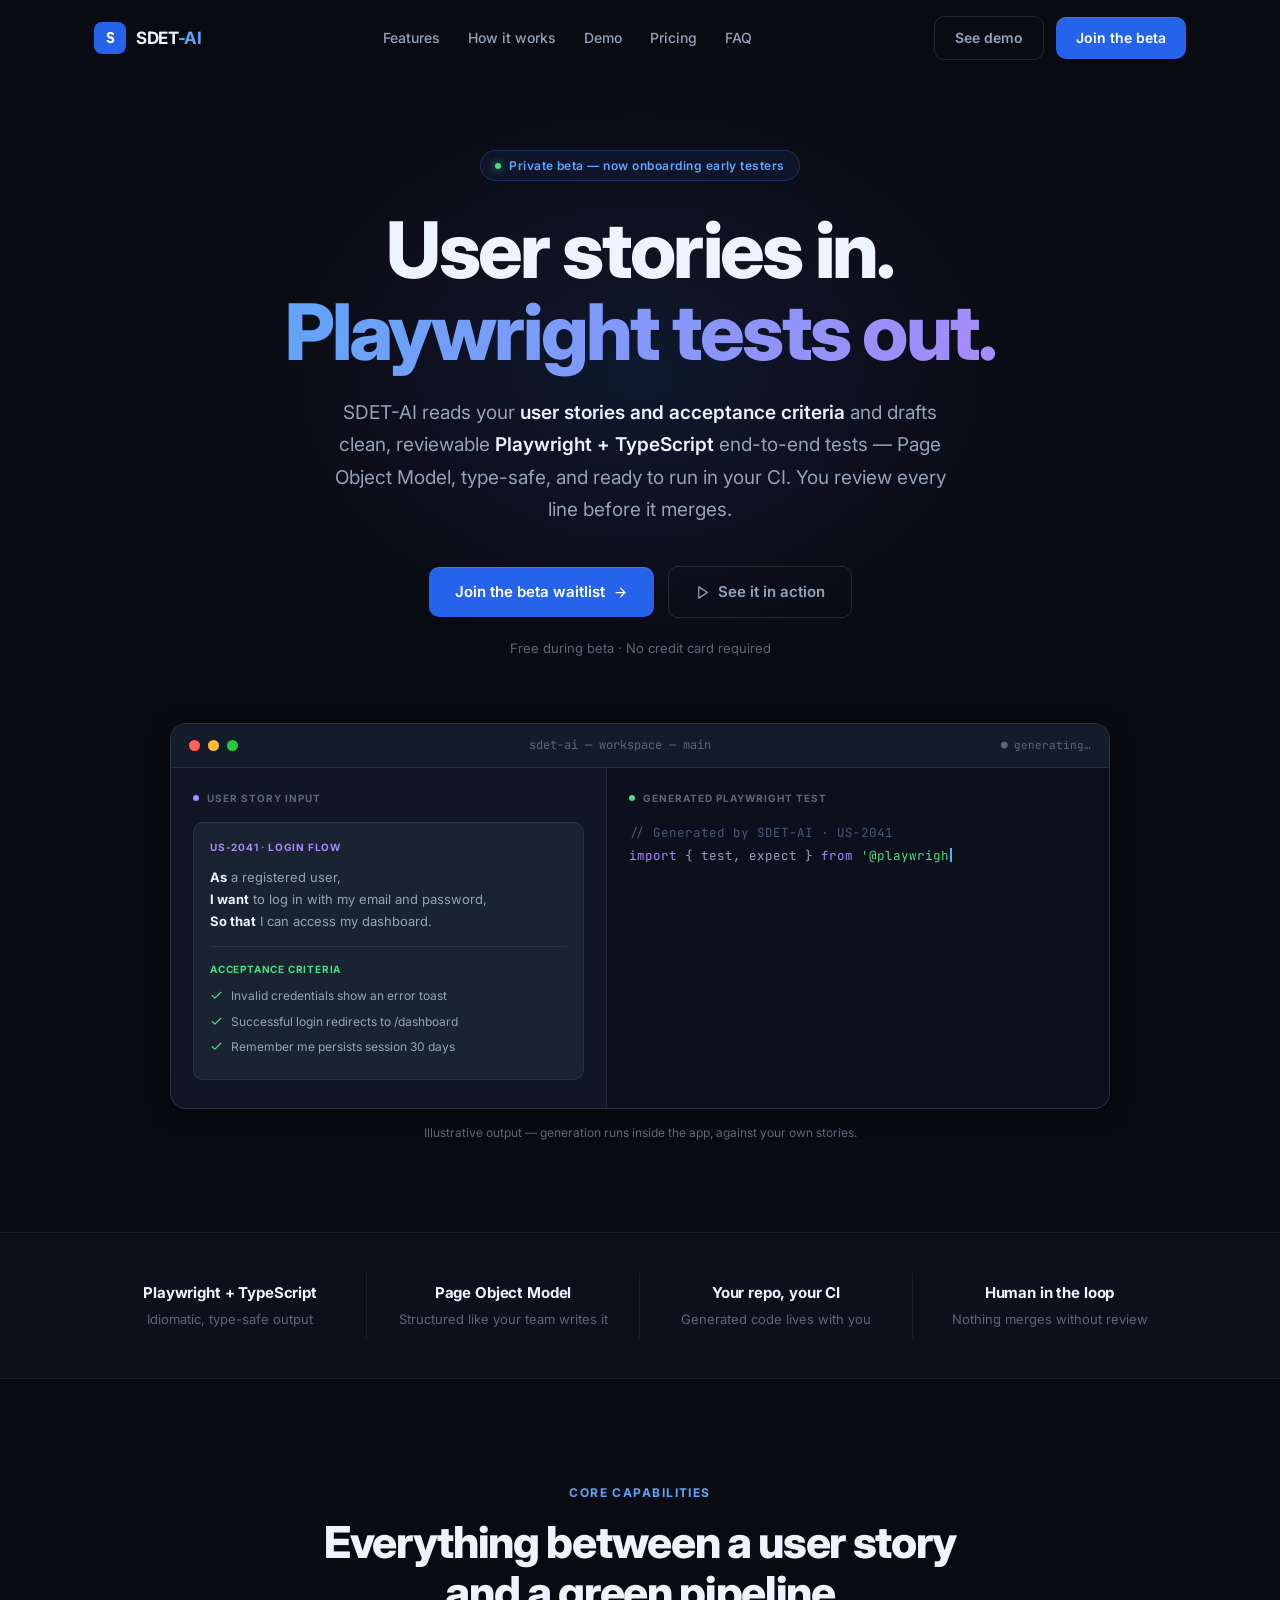
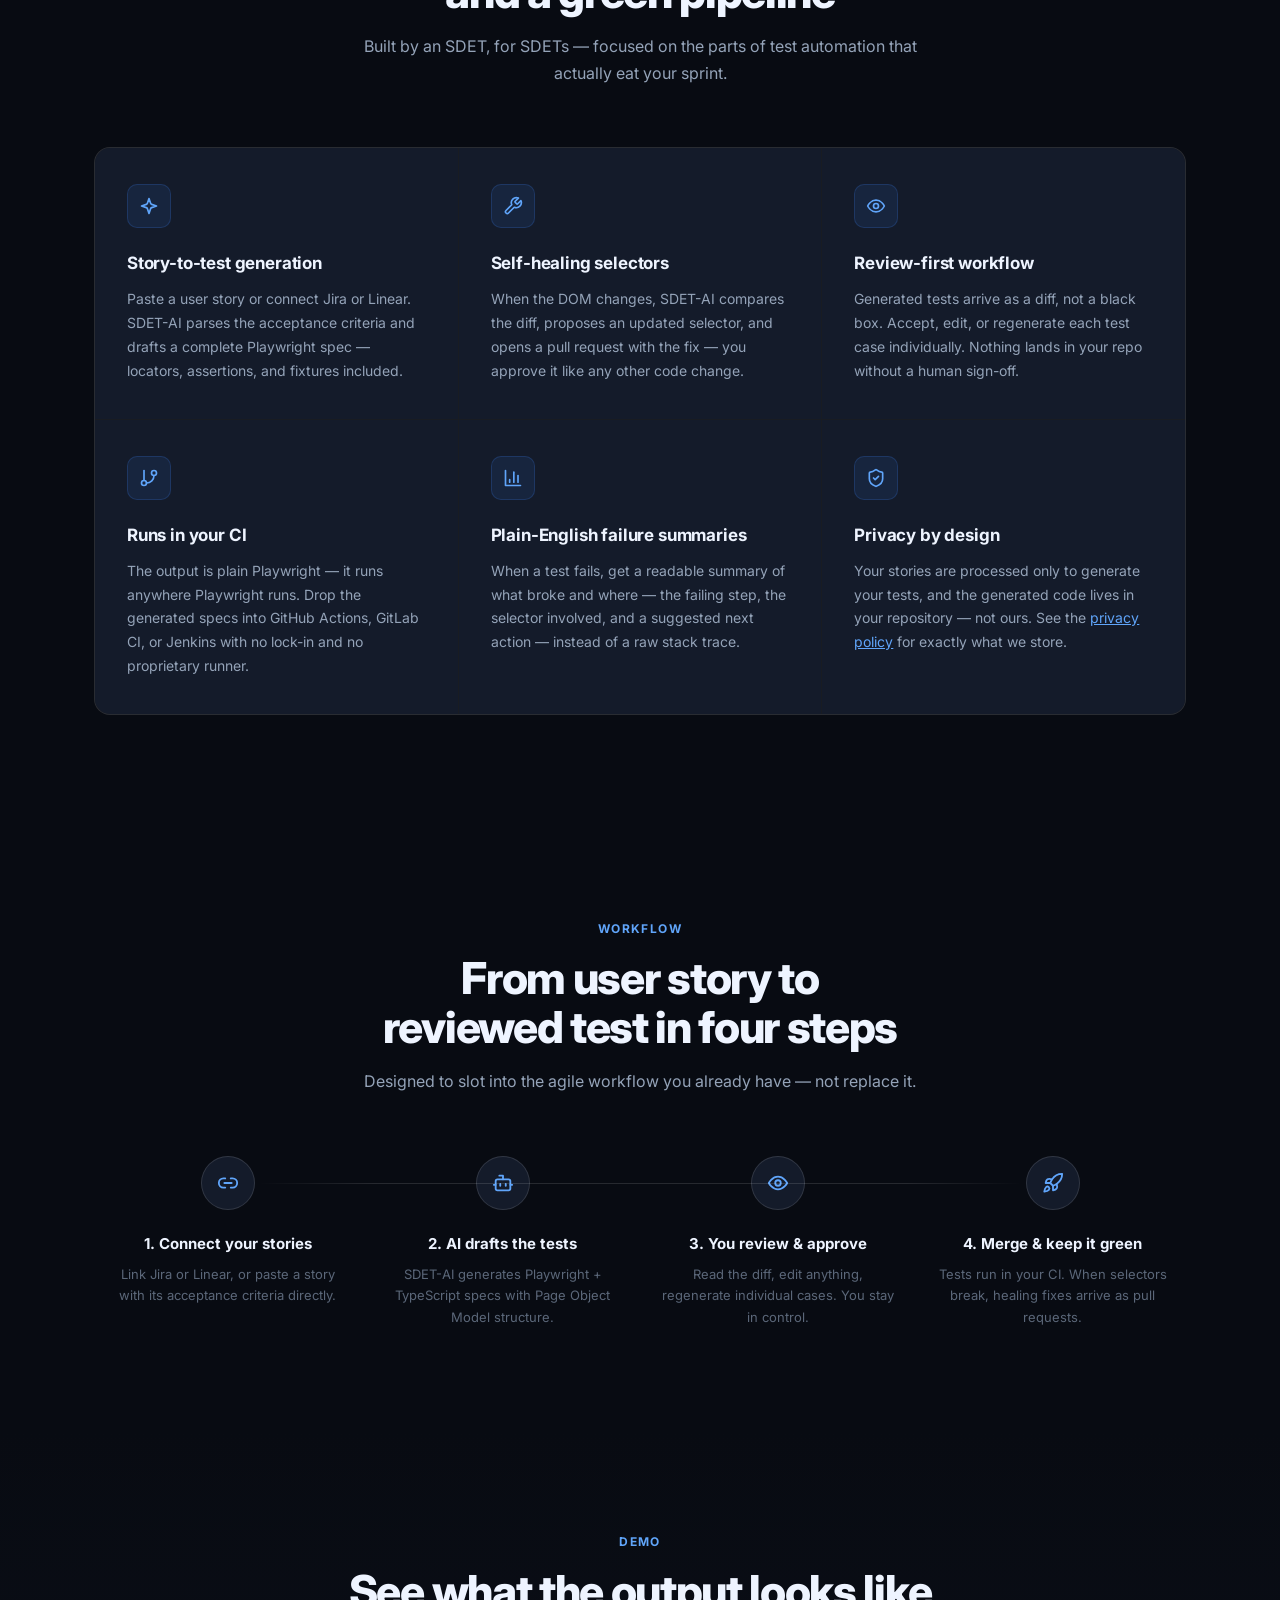
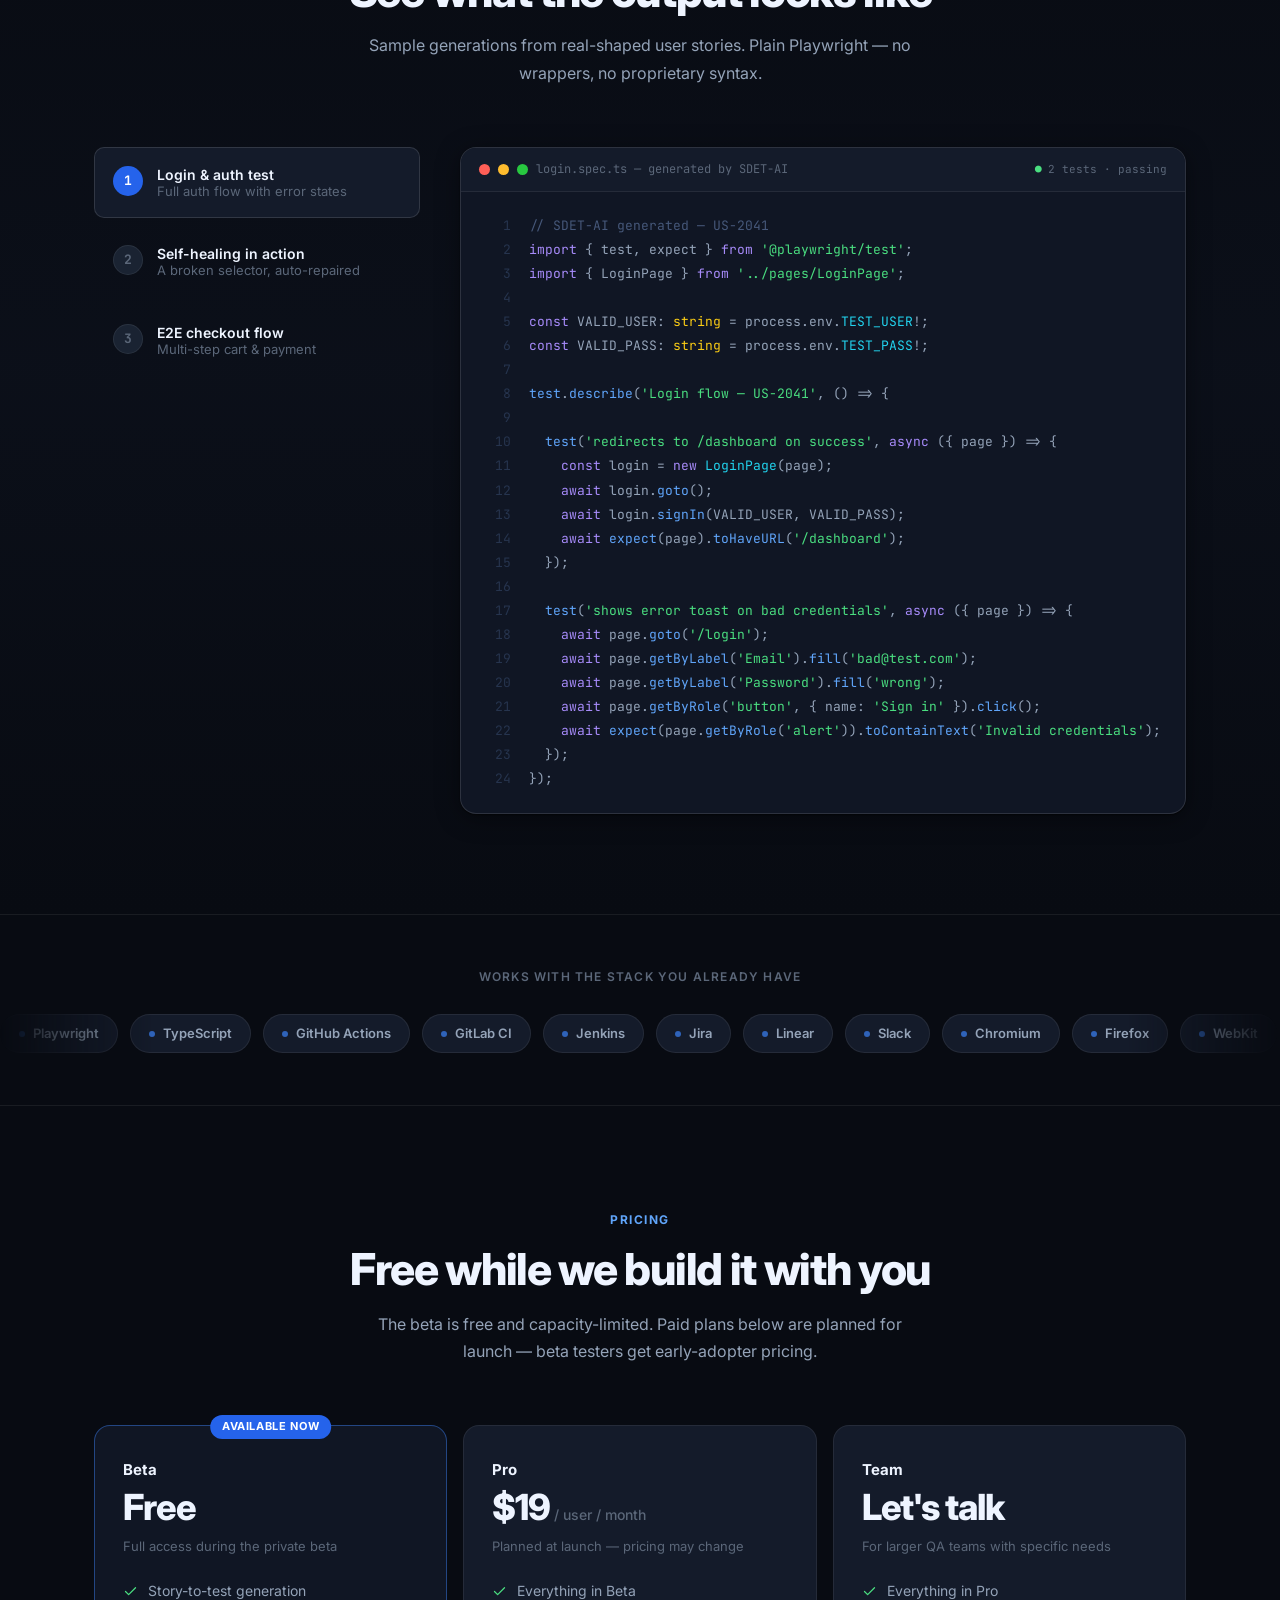
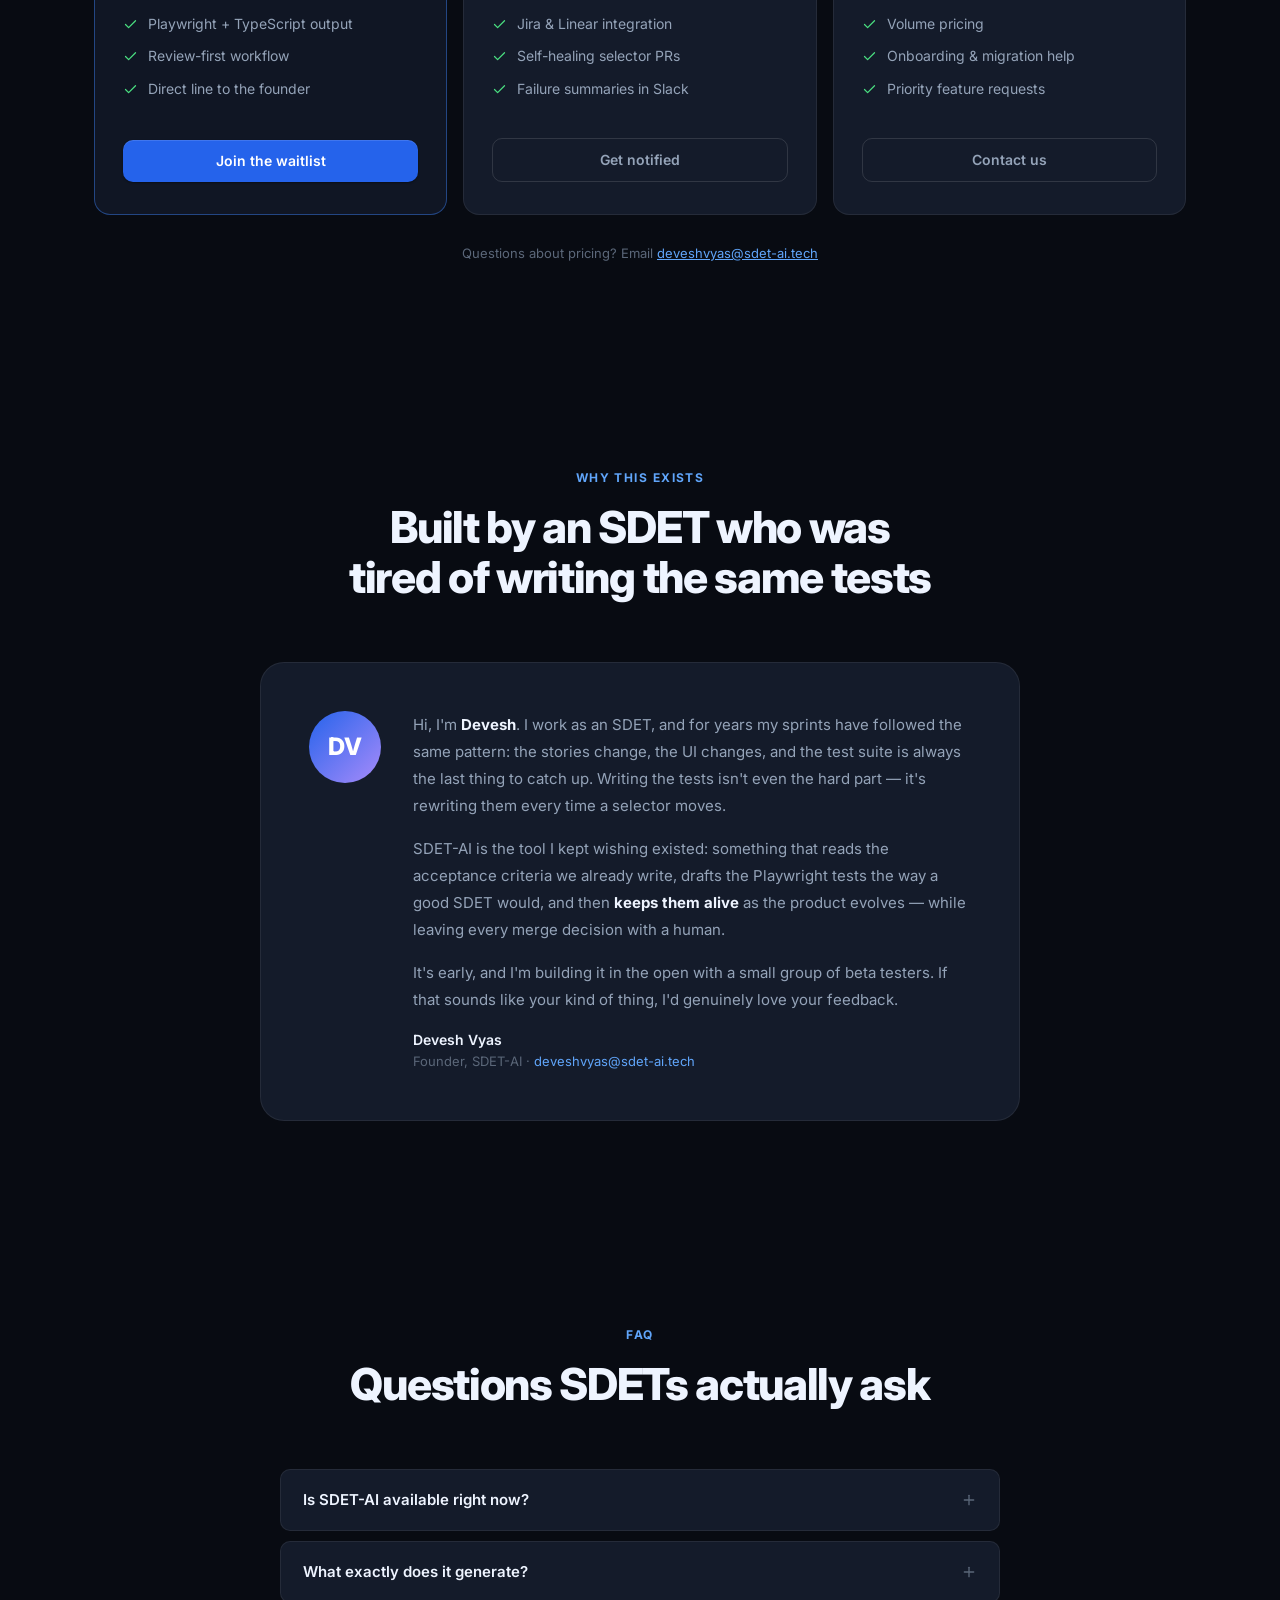
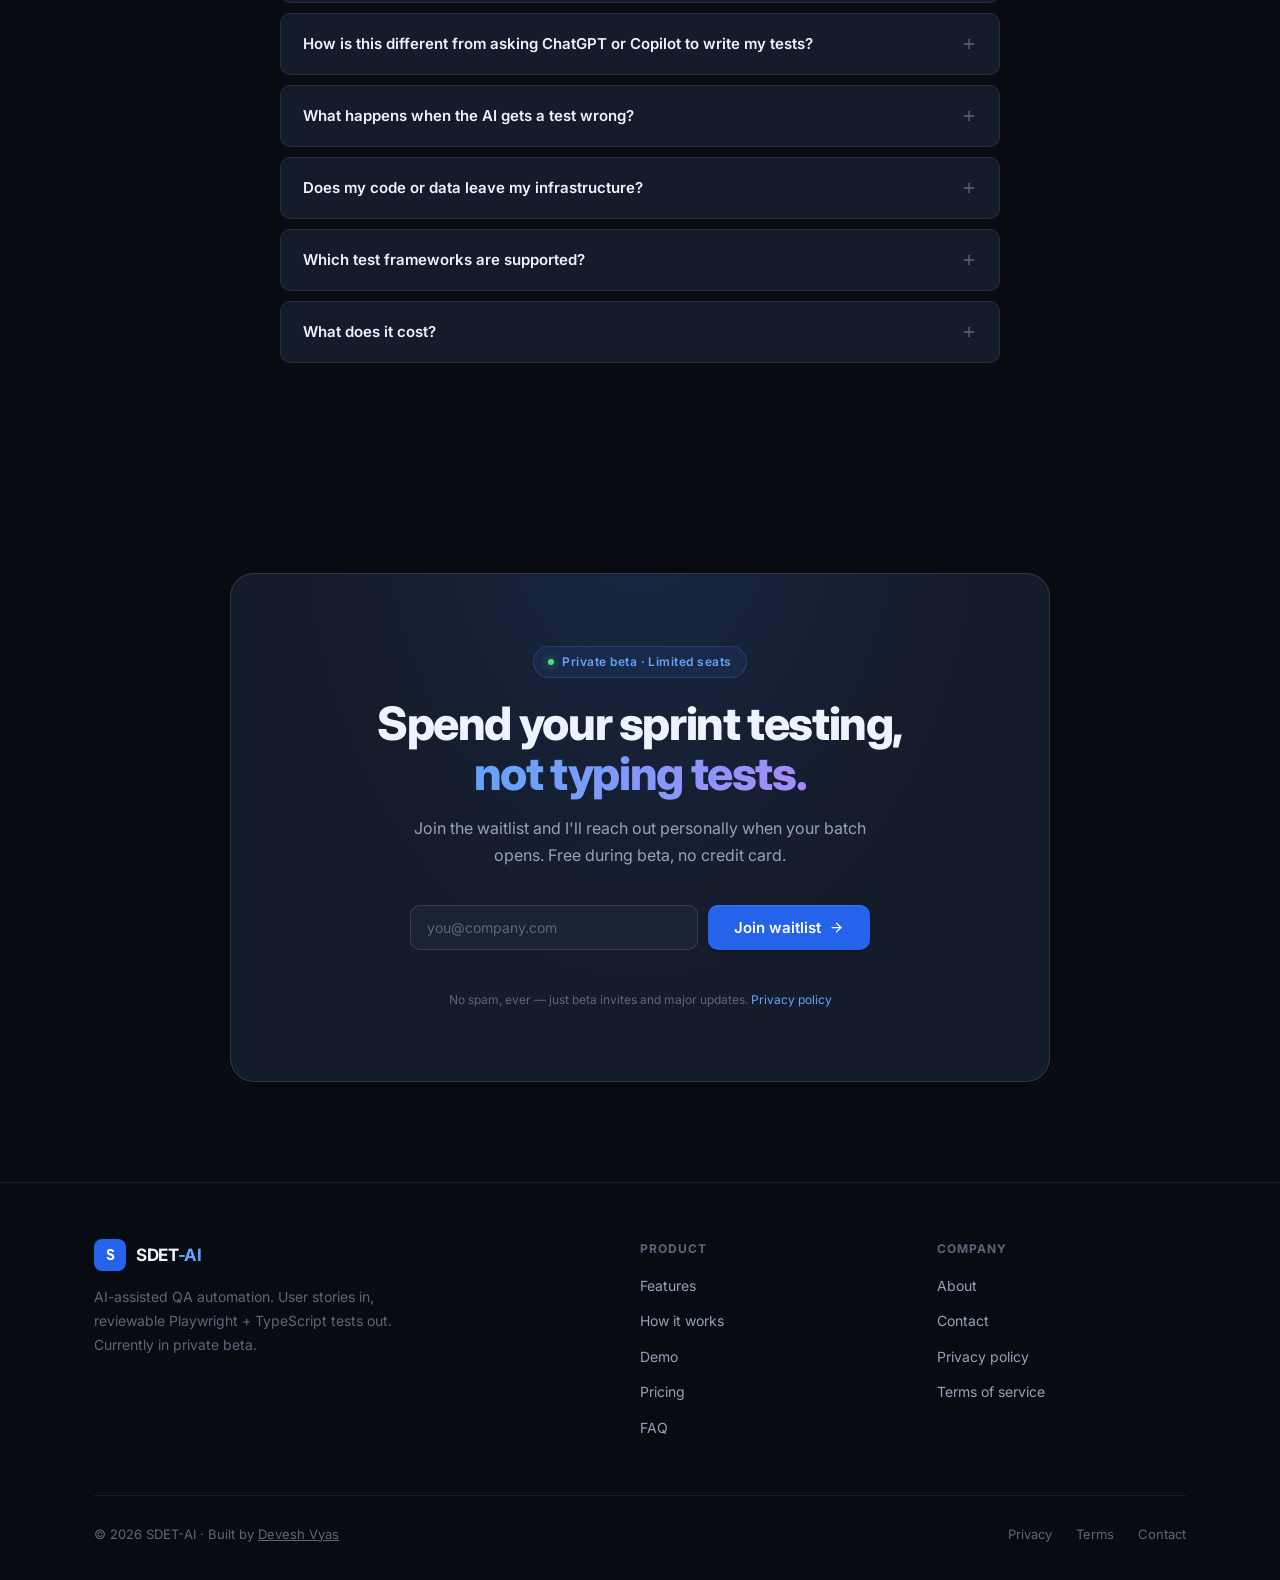
==== commit 1d438dc4: "Add cross-browser favicons, security headers, and meta polish - Root /favicon.ico (16/32/48) + 32px " ====
--- a/index.html
+++ b/index.html
@@ -12,13 +12,19 @@
   <meta property="og:type" content="website" />
   <meta property="og:url" content="https://sdet-ai.tech/" />
   <meta property="og:image" content="https://sdet-ai.tech/assets/og-image.png" />
+  <meta property="og:image:width" content="1200" />
+  <meta property="og:image:height" content="630" />
+  <meta property="og:image:alt" content="SDET-AI — User stories in. Playwright tests out." />
   <meta name="twitter:card" content="summary_large_image" />
   <meta name="twitter:title" content="SDET-AI — Turn User Stories into Playwright Tests" />
   <meta name="twitter:description" content="AI-assisted test generation for QA teams. User stories in, reviewable Playwright + TypeScript tests out." />
   <meta name="twitter:image" content="https://sdet-ai.tech/assets/og-image.png" />
 
+  <link rel="icon" href="/favicon.ico" sizes="48x48" />
   <link rel="icon" href="/assets/favicon.svg" type="image/svg+xml" />
+  <link rel="icon" type="image/png" sizes="32x32" href="/assets/favicon-32.png" />
   <link rel="apple-touch-icon" href="/assets/apple-touch-icon.png" />
+  <meta name="theme-color" content="#080b12" />
 
   <link rel="preconnect" href="https://fonts.googleapis.com" />
   <link rel="preconnect" href="https://fonts.gstatic.com" crossorigin />
